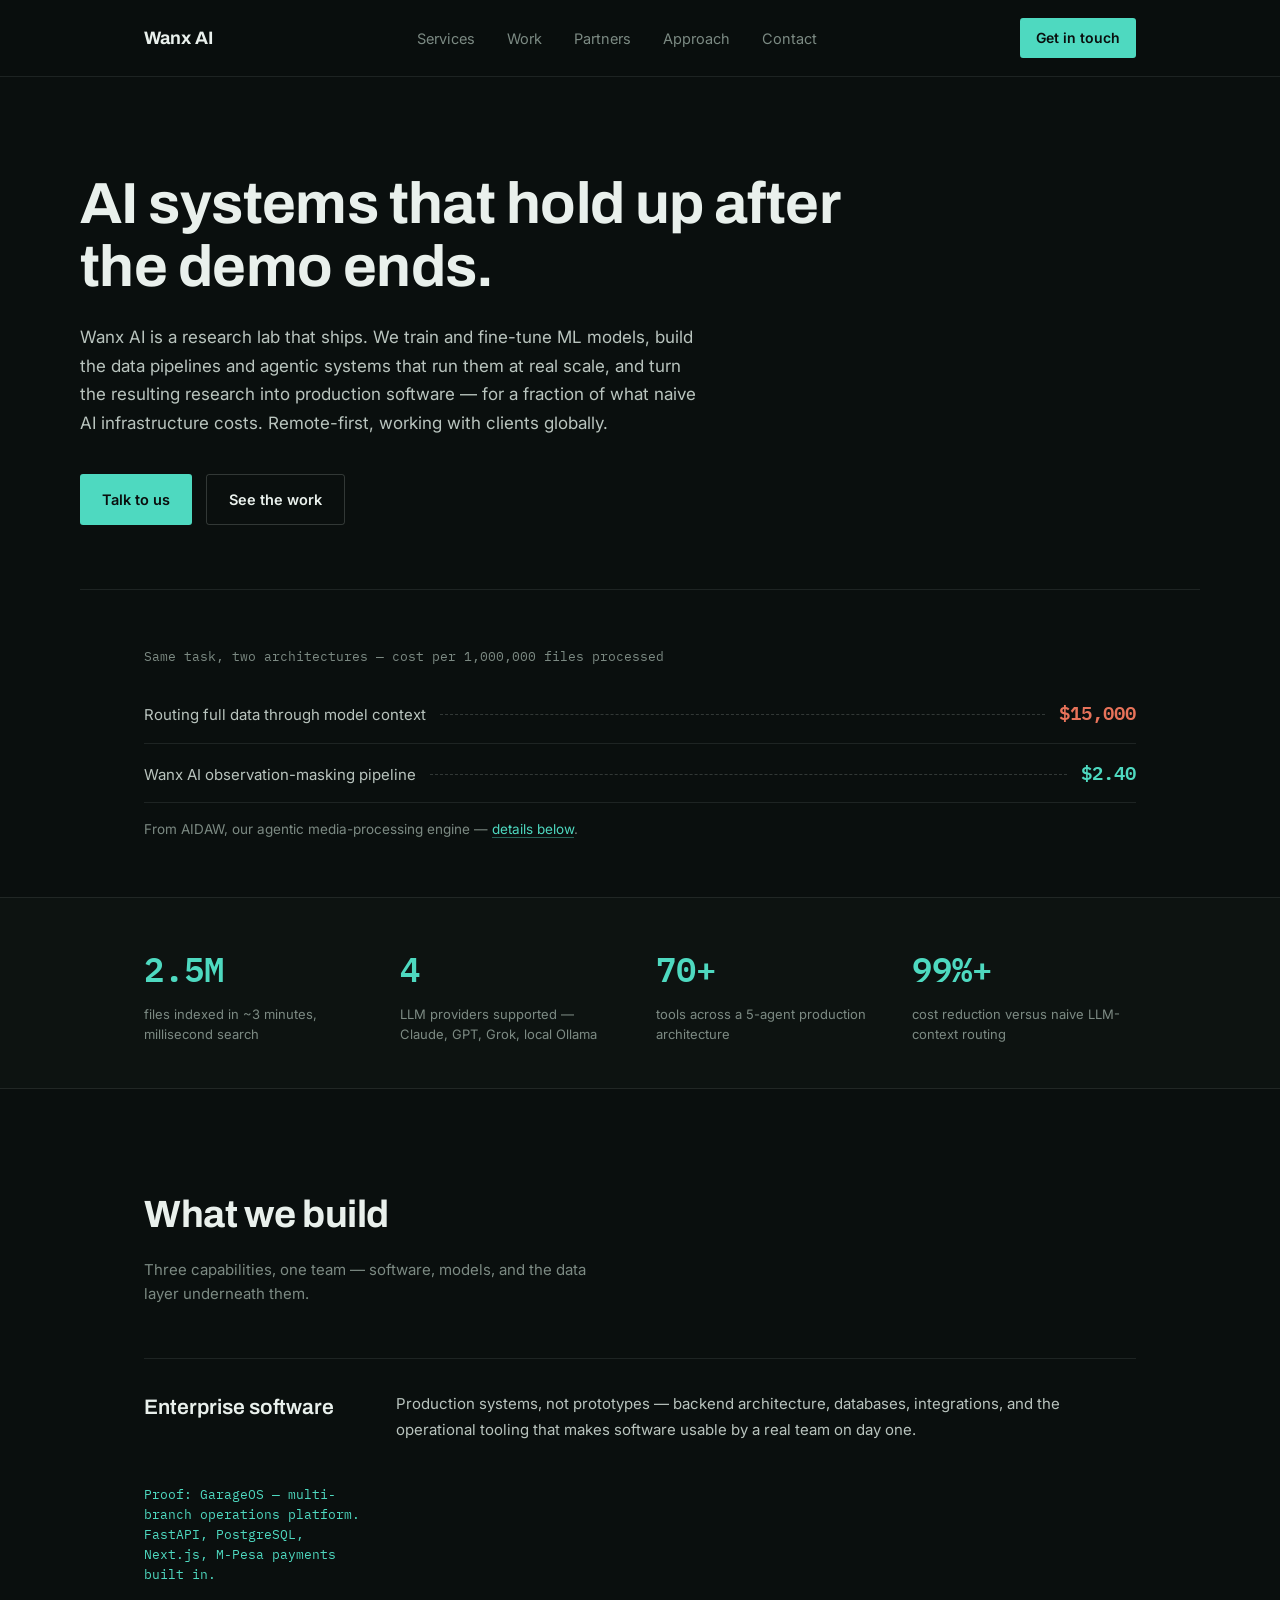
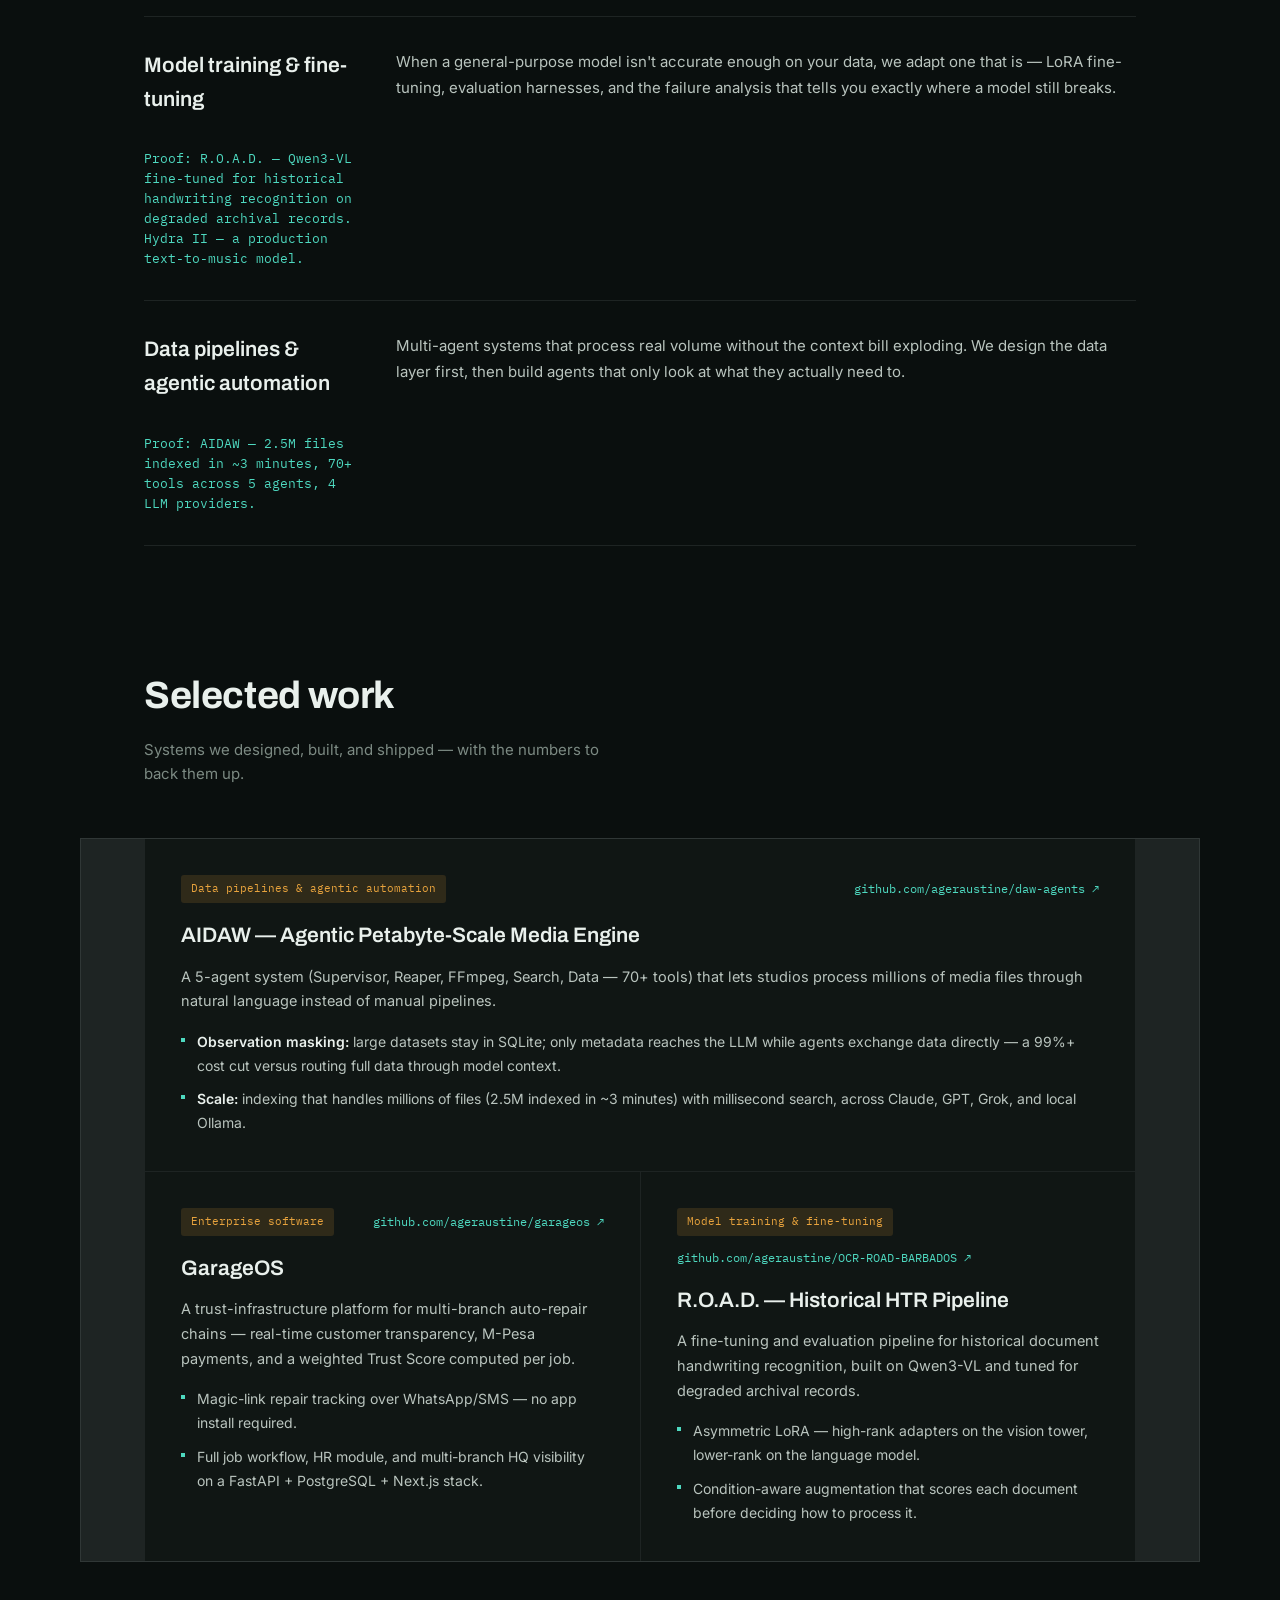
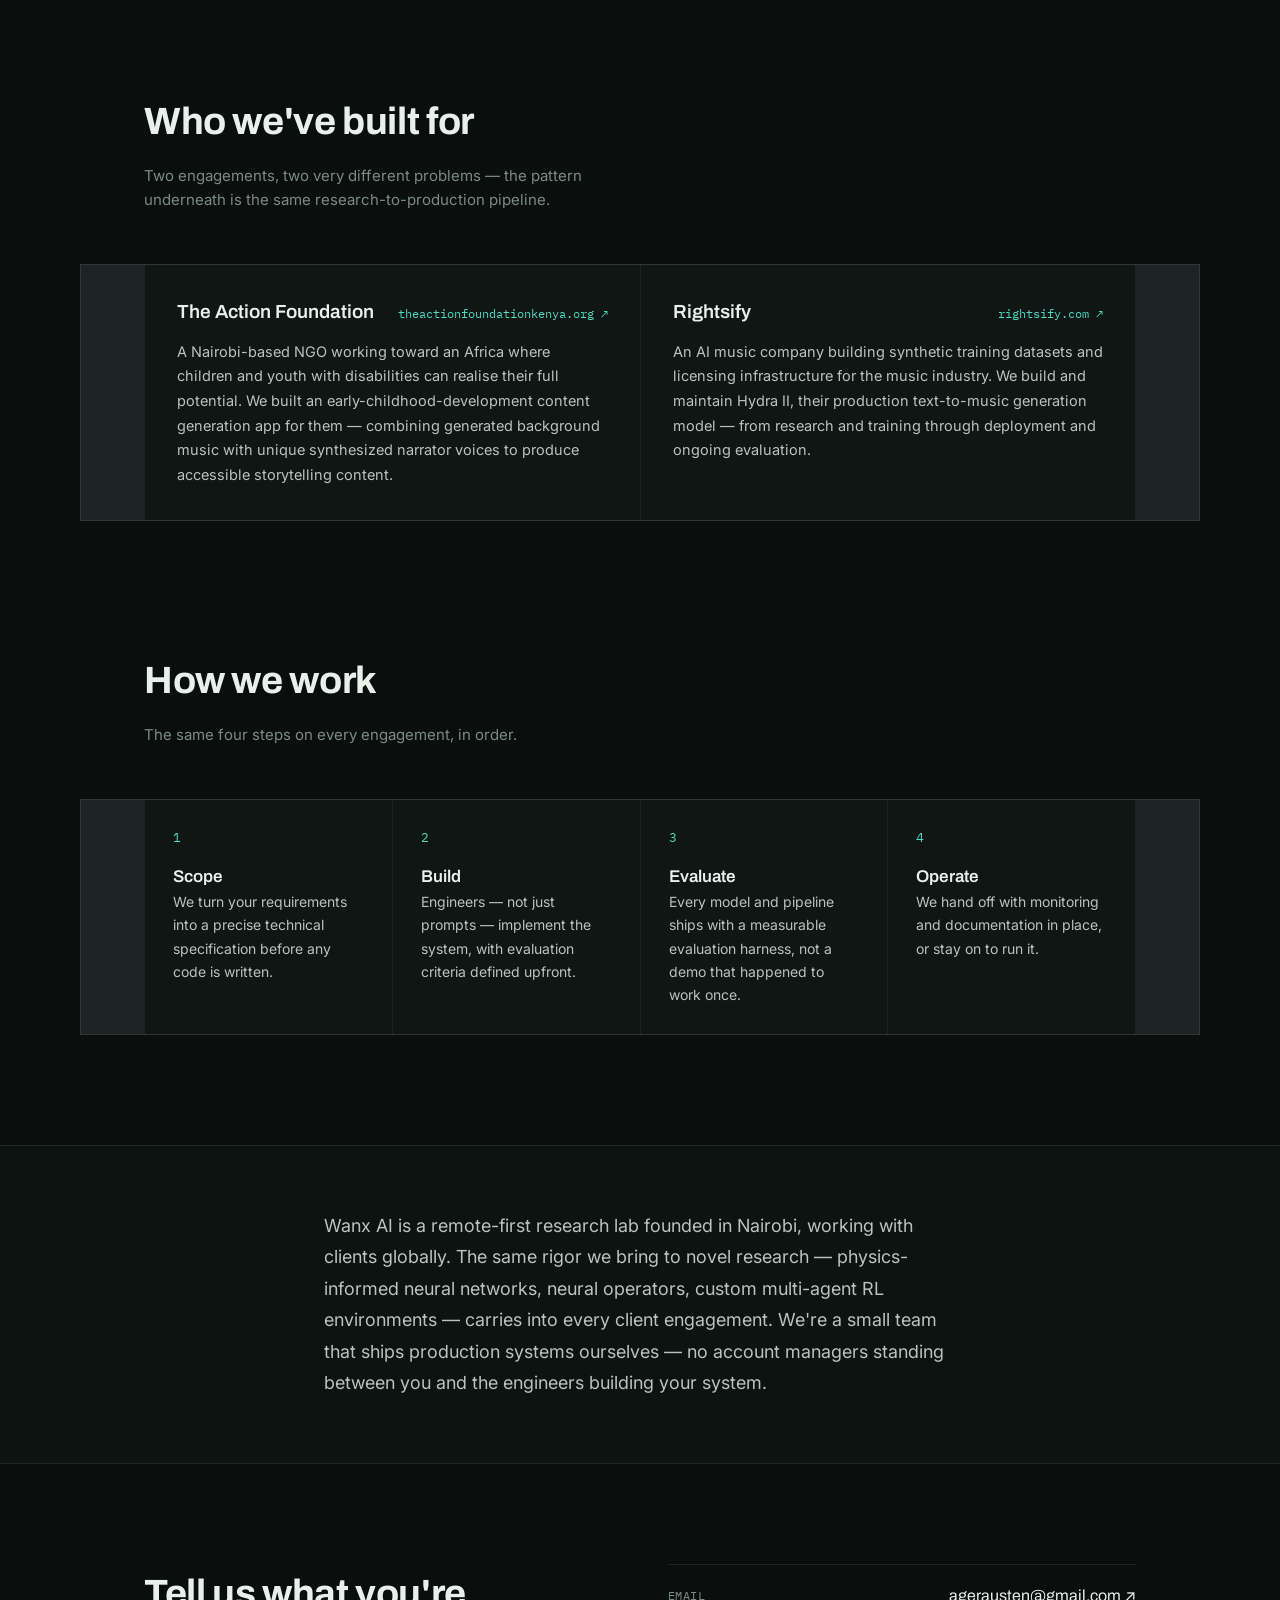
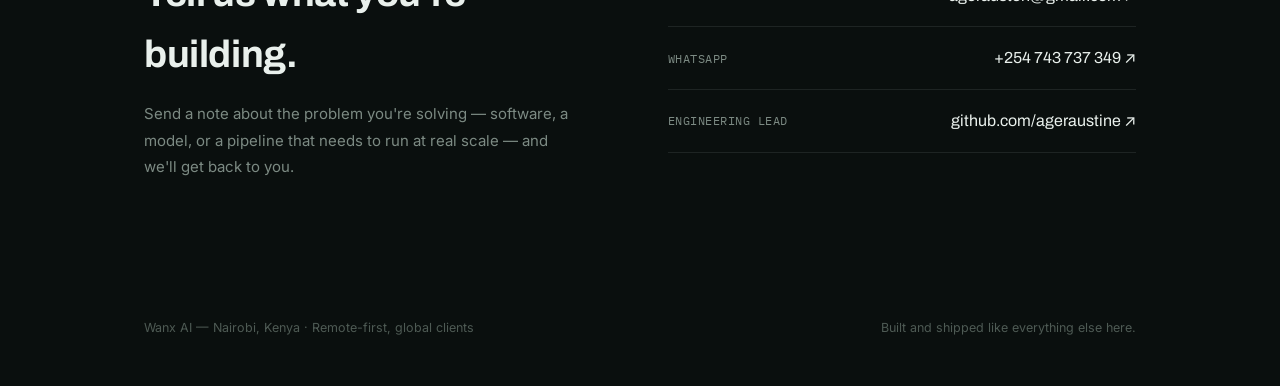
==== index.html @ 5f018644 "init" ====
<!DOCTYPE html>
<html lang="en">
<head>
<meta charset="UTF-8">
<meta name="viewport" content="width=device-width, initial-scale=1.0">
<title>Wanx AI — Research lab: enterprise software, model fine-tuning, and data pipelines</title>
<meta name="description" content="Wanx AI is a research lab that ships — production software, model training/fine-tuning, and the data pipelines and agentic systems that run them at real scale, for a fraction of naive AI infrastructure cost.">

<link rel="preconnect" href="https://fonts.googleapis.com">
<link rel="preconnect" href="https://fonts.gstatic.com" crossorigin>
<link href="https://fonts.googleapis.com/css2?family=Archivo:wght@500;600;700;800&family=Inter:wght@400;500;600&family=IBM+Plex+Mono:wght@400;500;600&display=swap" rel="stylesheet">
<link rel="stylesheet" href="styles.css">
</head>
<body>

<header class="nav" id="top">
  <div class="nav-inner">
    <a class="nav-mark" href="#top">Wanx AI</a>
    <nav class="nav-links">
      <a href="#services">Services</a>
      <a href="#work">Work</a>
      <a href="#partners">Partners</a>
      <a href="#approach">Approach</a>
      <a href="#contact">Contact</a>
    </nav>
    <a class="nav-cta" href="#contact">Get in touch</a>
    <button class="nav-toggle" id="navToggle" aria-label="Toggle menu" aria-expanded="false">
      <span></span><span></span><span></span>
    </button>
  </div>
  <nav class="nav-mobile" id="navMobile">
    <a href="#services">Services</a>
    <a href="#work">Work</a>
    <a href="#partners">Partners</a>
    <a href="#approach">Approach</a>
    <a href="#contact">Contact</a>
  </nav>
</header>

<main>

  <!-- HERO -->
  <section class="hero">
    <div class="hero-inner">
      <h1 class="hero-title">AI systems that hold up after the demo ends.</h1>
      <p class="hero-desc">
        Wanx AI is a research lab that ships. We train and fine-tune ML models, build the data
        pipelines and agentic systems that run them at real scale, and turn the resulting research
        into production software — for a fraction of what naive AI infrastructure costs. Remote-first,
        working with clients globally.
      </p>
      <div class="hero-actions">
        <a href="#contact" class="btn btn-primary">Talk to us</a>
        <a href="#work" class="btn btn-ghost">See the work</a>
      </div>
    </div>

    <div class="ledger" role="img" aria-label="Cost comparison: routing full data through model context costs $15,000 per million files; Wanx AI's observation-masking pipeline costs $2.40 per million files.">
      <p class="ledger-caption">Same task, two architectures — cost per 1,000,000 files processed</p>
      <div class="ledger-row">
        <span class="ledger-label">Routing full data through model context</span>
        <span class="ledger-fill"></span>
        <span class="ledger-value ledger-value--bad">$15,000</span>
      </div>
      <div class="ledger-row">
        <span class="ledger-label">Wanx AI observation-masking pipeline</span>
        <span class="ledger-fill"></span>
        <span class="ledger-value ledger-value--good">$2.40</span>
      </div>
      <p class="ledger-note">From AIDAW, our agentic media-processing engine — <a href="#work">details below</a>.</p>
    </div>
  </section>

  <!-- PROOF STRIP -->
  <section class="proof">
    <div class="proof-inner">
      <div class="proof-item">
        <span class="proof-num">2.5M</span>
        <span class="proof-label">files indexed in ~3 minutes, millisecond search</span>
      </div>
      <div class="proof-item">
        <span class="proof-num">4</span>
        <span class="proof-label">LLM providers supported — Claude, GPT, Grok, local Ollama</span>
      </div>
      <div class="proof-item">
        <span class="proof-num">70+</span>
        <span class="proof-label">tools across a 5-agent production architecture</span>
      </div>
      <div class="proof-item">
        <span class="proof-num">99%+</span>
        <span class="proof-label">cost reduction versus naive LLM-context routing</span>
      </div>
    </div>
  </section>

  <!-- SERVICES -->
  <section class="services" id="services">
    <div class="section-head">
      <h2 class="section-title">What we build</h2>
      <p class="section-sub">Three capabilities, one team — software, models, and the data layer underneath them.</p>
    </div>

    <div class="service-list">
      <article class="service">
        <h3 class="service-title">Enterprise software</h3>
        <p class="service-desc">
          Production systems, not prototypes — backend architecture, databases, integrations, and the
          operational tooling that makes software usable by a real team on day one.
        </p>
        <p class="service-proof">Proof: GarageOS — multi-branch operations platform. FastAPI, PostgreSQL, Next.js, M-Pesa payments built in.</p>
      </article>

      <article class="service">
        <h3 class="service-title">Model training &amp; fine-tuning</h3>
        <p class="service-desc">
          When a general-purpose model isn't accurate enough on your data, we adapt one that is —
          LoRA fine-tuning, evaluation harnesses, and the failure analysis that tells you exactly
          where a model still breaks.
        </p>
        <p class="service-proof">Proof: R.O.A.D. — Qwen3-VL fine-tuned for historical handwriting recognition on degraded archival records. Hydra II — a production text-to-music model.</p>
      </article>

      <article class="service">
        <h3 class="service-title">Data pipelines &amp; agentic automation</h3>
        <p class="service-desc">
          Multi-agent systems that process real volume without the context bill exploding. We design
          the data layer first, then build agents that only look at what they actually need to.
        </p>
        <p class="service-proof">Proof: AIDAW — 2.5M files indexed in ~3 minutes, 70+ tools across 5 agents, 4 LLM providers.</p>
      </article>
    </div>
  </section>

  <!-- WORK / CASE STUDIES -->
  <section class="work" id="work">
    <div class="section-head">
      <h2 class="section-title">Selected work</h2>
      <p class="section-sub">Systems we designed, built, and shipped — with the numbers to back them up.</p>
    </div>

    <div class="case-grid">
      <article class="case case--feature">
        <div class="case-top">
          <span class="case-tag">Data pipelines &amp; agentic automation</span>
          <a href="https://github.com/ageraustine/daw-agents" target="_blank" rel="noopener" class="case-link">github.com/ageraustine/daw-agents ↗</a>
        </div>
        <h3 class="case-title">AIDAW — Agentic Petabyte-Scale Media Engine</h3>
        <p class="case-desc">
          A 5-agent system (Supervisor, Reaper, FFmpeg, Search, Data — 70+ tools) that lets studios process
          millions of media files through natural language instead of manual pipelines.
        </p>
        <ul class="case-points">
          <li><strong>Observation masking:</strong> large datasets stay in SQLite; only metadata reaches the LLM while agents exchange data directly — a 99%+ cost cut versus routing full data through model context.</li>
          <li><strong>Scale:</strong> indexing that handles millions of files (2.5M indexed in ~3 minutes) with millisecond search, across Claude, GPT, Grok, and local Ollama.</li>
        </ul>
      </article>

      <article class="case">
        <div class="case-top">
          <span class="case-tag">Enterprise software</span>
          <a href="https://github.com/ageraustine/garageos" target="_blank" rel="noopener" class="case-link">github.com/ageraustine/garageos ↗</a>
        </div>
        <h3 class="case-title">GarageOS</h3>
        <p class="case-desc">
          A trust-infrastructure platform for multi-branch auto-repair chains — real-time customer
          transparency, M-Pesa payments, and a weighted Trust Score computed per job.
        </p>
        <ul class="case-points">
          <li>Magic-link repair tracking over WhatsApp/SMS — no app install required.</li>
          <li>Full job workflow, HR module, and multi-branch HQ visibility on a FastAPI + PostgreSQL + Next.js stack.</li>
        </ul>
      </article>

      <article class="case">
        <div class="case-top">
          <span class="case-tag">Model training &amp; fine-tuning</span>
          <a href="https://github.com/ageraustine/OCR-ROAD-BARBADOS" target="_blank" rel="noopener" class="case-link">github.com/ageraustine/OCR-ROAD-BARBADOS ↗</a>
        </div>
        <h3 class="case-title">R.O.A.D. — Historical HTR Pipeline</h3>
        <p class="case-desc">
          A fine-tuning and evaluation pipeline for historical document handwriting recognition, built
          on Qwen3-VL and tuned for degraded archival records.
        </p>
        <ul class="case-points">
          <li>Asymmetric LoRA — high-rank adapters on the vision tower, lower-rank on the language model.</li>
          <li>Condition-aware augmentation that scores each document before deciding how to process it.</li>
        </ul>
      </article>
    </div>
  </section>

  <!-- PARTNERS -->
  <section class="partners" id="partners">
    <div class="section-head">
      <h2 class="section-title">Who we've built for</h2>
      <p class="section-sub">Two engagements, two very different problems — the pattern underneath is the same research-to-production pipeline.</p>
    </div>

    <div class="partner-list">
      <article class="partner">
        <div class="partner-top">
          <h3 class="partner-name">The Action Foundation</h3>
          <a href="https://theactionfoundationkenya.org/" target="_blank" rel="noopener" class="partner-link">theactionfoundationkenya.org ↗</a>
        </div>
        <p class="partner-desc">
          A Nairobi-based NGO working toward an Africa where children and youth with disabilities can
          realise their full potential. We built an early-childhood-development content generation app
          for them — combining generated background music with unique synthesized narrator voices to
          produce accessible storytelling content.
        </p>
      </article>

      <article class="partner">
        <div class="partner-top">
          <h3 class="partner-name">Rightsify</h3>
          <a href="https://www.rightsify.com/" target="_blank" rel="noopener" class="partner-link">rightsify.com ↗</a>
        </div>
        <p class="partner-desc">
          An AI music company building synthetic training datasets and licensing infrastructure for the
          music industry. We build and maintain Hydra II, their production text-to-music generation model —
          from research and training through deployment and ongoing evaluation.
        </p>
      </article>
    </div>
  </section>

  <!-- APPROACH -->
  <section class="approach" id="approach">
    <div class="section-head">
      <h2 class="section-title">How we work</h2>
      <p class="section-sub">The same four steps on every engagement, in order.</p>
    </div>

    <ol class="approach-list">
      <li class="approach-step">
        <span class="approach-index">1</span>
        <div>
          <h3>Scope</h3>
          <p>We turn your requirements into a precise technical specification before any code is written.</p>
        </div>
      </li>
      <li class="approach-step">
        <span class="approach-index">2</span>
        <div>
          <h3>Build</h3>
          <p>Engineers — not just prompts — implement the system, with evaluation criteria defined upfront.</p>
        </div>
      </li>
      <li class="approach-step">
        <span class="approach-index">3</span>
        <div>
          <h3>Evaluate</h3>
          <p>Every model and pipeline ships with a measurable evaluation harness, not a demo that happened to work once.</p>
        </div>
      </li>
      <li class="approach-step">
        <span class="approach-index">4</span>
        <div>
          <h3>Operate</h3>
          <p>We hand off with monitoring and documentation in place, or stay on to run it.</p>
        </div>
      </li>
    </ol>
  </section>

  <!-- ABOUT -->
  <section class="about">
    <div class="about-inner">
      <p class="about-text">
        Wanx AI is a remote-first research lab founded in Nairobi, working with clients globally.
        The same rigor we bring to novel research — physics-informed neural networks, neural operators,
        custom multi-agent RL environments — carries into every client engagement. We're a small team
        that ships production systems ourselves — no account managers standing between you and the
        engineers building your system.
      </p>
    </div>
  </section>

  <!-- CONTACT -->
  <section class="contact" id="contact">
    <div class="contact-inner">
      <div class="contact-copy">
        <h2 class="section-title">Tell us what you're building.</h2>
        <p class="contact-desc">
          Send a note about the problem you're solving — software, a model, or a pipeline that needs
          to run at real scale — and we'll get back to you.
        </p>
      </div>
      <div class="contact-links">
        <a href="mailto:agerausten@gmail.com" class="contact-link">
          <span class="contact-link-label">Email</span>
          <span class="contact-link-value">agerausten@gmail.com ↗</span>
        </a>
        <a href="https://wa.me/254743737349" target="_blank" rel="noopener" class="contact-link">
          <span class="contact-link-label">WhatsApp</span>
          <span class="contact-link-value">+254 743 737 349 ↗</span>
        </a>
        <a href="https://github.com/ageraustine" target="_blank" rel="noopener" class="contact-link">
          <span class="contact-link-label">Engineering lead</span>
          <span class="contact-link-value">github.com/ageraustine ↗</span>
        </a>
      </div>
    </div>
  </section>

</main>

<footer class="footer">
  <span>Wanx AI — Nairobi, Kenya · Remote-first, global clients</span>
  <span>Built and shipped like everything else here.</span>
</footer>

<script src="script.js"></script>
</body>
</html>
---- styles.css ----
/* ============================================================
   WANX AI
   Palette: ink #0A0F0E · panel #101614 · line rgba(233,240,236,.09)
            paper #E9F0EC · muted #7C8A83 · signal #4ED9C0 · amber #E8A33D
   Type: Archivo (display) · Inter (body) · IBM Plex Mono (data)
   ============================================================ */

:root{
  --ink: #0A0F0E;
  --ink-2: #0D1311;
  --panel: #101614;
  --panel-2: #151C19;
  --line: rgba(233,240,236,0.09);
  --line-strong: rgba(233,240,236,0.18);

  --paper: #E9F0EC;
  --paper-dim: #B9C4BE;
  --muted: #7C8A83;
  --muted-dim: #4E5A54;

  --signal: #4ED9C0;
  --signal-dim: rgba(78,217,192,0.14);
  --amber: #E8A33D;
  --amber-dim: rgba(232,163,61,0.14);
  --bad: #E8735A;

  --display: 'Archivo', 'Inter', sans-serif;
  --body: 'Inter', sans-serif;
  --mono: 'IBM Plex Mono', monospace;

  --container: 1120px;
  --edge: clamp(20px, 5vw, 64px);
  --ease: cubic-bezier(.16,.8,.24,1);
}

*{ box-sizing:border-box; margin:0; padding:0; }
html{ scroll-behavior:smooth; background:var(--ink); }
@media (prefers-reduced-motion: reduce){
  html{ scroll-behavior:auto; }
  *{ animation-duration:0.01ms !important; animation-iteration-count:1 !important; transition-duration:0.01ms !important; }
}

body{
  background:var(--ink);
  color:var(--paper);
  font-family:var(--body);
  font-size:16px;
  line-height:1.6;
  -webkit-font-smoothing:antialiased;
}

::selection{ background:var(--signal); color:var(--ink); }
a{ color:inherit; text-decoration:none; }
ul, ol{ list-style:none; }
img{ max-width:100%; display:block; }
:focus-visible{ outline:2px solid var(--signal); outline-offset:3px; }

/* ============================= NAV ============================= */
.nav{
  position:sticky; top:0; z-index:100;
  background:rgba(10,15,14,0.88);
  backdrop-filter:blur(10px);
  border-bottom:1px solid var(--line);
}
.nav-inner{
  max-width:var(--container); margin:0 auto; padding:18px var(--edge);
  display:flex; align-items:center; justify-content:space-between; gap:24px;
}
.nav-mark{ font-family:var(--display); font-weight:700; font-size:18px; color:var(--paper); }
.nav-links{ display:flex; gap:32px; }
.nav-links a{ font-size:14.5px; color:var(--muted); transition:color .2s ease; }
.nav-links a:hover{ color:var(--paper); }
.nav-cta{
  font-size:14px; font-weight:600; color:var(--ink);
  background:var(--signal); padding:9px 16px; border-radius:3px;
  transition: background .2s ease, transform .2s ease;
}
.nav-cta:hover{ background:#6EE6D1; transform:translateY(-1px); }

.nav-toggle{ display:none; flex-direction:column; justify-content:center; gap:5px; width:34px; height:34px; background:none; border:none; cursor:pointer; }
.nav-toggle span{ display:block; width:20px; height:1.5px; background:var(--paper); }
.nav-mobile{ display:none; flex-direction:column; gap:2px; background:var(--panel); border-top:1px solid var(--line); padding:8px var(--edge) 18px; }
.nav-mobile a{ font-size:15px; color:var(--paper-dim); padding:12px 0; border-bottom:1px solid var(--line); }
.nav.is-open .nav-mobile{ display:flex; }
@media (max-width:760px){
  .nav-links, .nav-cta{ display:none; }
  .nav-toggle{ display:flex; }
}

/* ============================= HERO ============================= */
.hero{ padding:96px var(--edge) 0; }
.hero-inner{ max-width:var(--container); margin:0 auto; }
.hero-title{
  font-family:var(--display); font-weight:700;
  font-size:clamp(34px, 5.2vw, 58px);
  line-height:1.08; letter-spacing:-0.01em;
  max-width:820px; margin-bottom:24px;
}
.hero-desc{
  max-width:620px; color:var(--paper-dim); font-size:17px; line-height:1.7;
  margin-bottom:36px;
}
.hero-actions{ display:flex; gap:14px; flex-wrap:wrap; margin-bottom:64px; }

.btn{
  font-size:14.5px; font-weight:600; padding:13px 22px; border-radius:3px;
  display:inline-flex; align-items:center; transition: transform .18s ease, background .18s ease, border-color .18s ease, color .18s ease;
}
.btn-primary{ background:var(--signal); color:var(--ink); }
.btn-primary:hover{ background:#6EE6D1; transform:translateY(-2px); }
.btn-ghost{ border:1px solid var(--line-strong); color:var(--paper); }
.btn-ghost:hover{ border-color:var(--signal); color:var(--signal); transform:translateY(-2px); }

/* ledger */
.ledger{
  max-width:var(--container); margin:0 auto; padding:32px var(--edge) 56px;
  border-top:1px solid var(--line);
}
.ledger-caption{ font-family:var(--mono); font-size:12.5px; color:var(--muted); margin:24px 0 18px; }
.ledger-row{
  display:flex; align-items:baseline; gap:14px;
  padding:14px 0; border-bottom:1px solid var(--line);
}
.ledger-label{ font-size:15px; color:var(--paper-dim); flex-shrink:0; max-width:56%; }
.ledger-fill{ flex:1; border-bottom:1px dashed var(--line-strong); transform:translateY(-5px); }
.ledger-value{ font-family:var(--mono); font-size:19px; font-weight:600; flex-shrink:0; }
.ledger-value--bad{ color:var(--bad); }
.ledger-value--good{ color:var(--signal); }
.ledger-note{ font-size:13.5px; color:var(--muted); margin-top:16px; }
.ledger-note a{ color:var(--signal); border-bottom:1px solid rgba(78,217,192,0.4); }
@media (max-width:640px){
  .ledger-label{ max-width:100%; }
  .ledger-row{ flex-wrap:wrap; }
  .ledger-fill{ display:none; }
}

/* ============================= PROOF STRIP ============================= */
.proof{ border-top:1px solid var(--line); border-bottom:1px solid var(--line); background:var(--ink-2); }
.proof-inner{
  max-width:var(--container); margin:0 auto; padding:44px var(--edge);
  display:grid; grid-template-columns:repeat(4,1fr); gap:32px;
}
.proof-item{ display:flex; flex-direction:column; }
.proof-num{ font-family:var(--mono); font-weight:600; font-size:clamp(26px,3.4vw,34px); color:var(--signal); }
.proof-label{ margin-top:8px; font-size:13px; color:var(--muted); line-height:1.55; }
@media (max-width:900px){ .proof-inner{ grid-template-columns:repeat(2,1fr); } }
@media (max-width:480px){ .proof-inner{ grid-template-columns:1fr; gap:24px; } }

/* ============================= SECTION HEAD ============================= */
.section-head{ max-width:var(--container); margin:0 auto; padding:0 var(--edge); }
.section-title{
  font-family:var(--display); font-weight:700;
  font-size:clamp(26px,3.6vw,38px); letter-spacing:-0.01em; max-width:600px;
}
.section-sub{ color:var(--muted); max-width:460px; margin-top:12px; font-size:15px; }

/* ============================= SERVICES ============================= */
.services{ padding:96px 0 100px; }
.service-list{
  max-width:var(--container); margin:52px auto 0; padding:0 var(--edge);
  display:flex; flex-direction:column;
}
.service{ padding:32px 0; border-top:1px solid var(--line); display:grid; grid-template-columns:220px 1fr; gap:32px; }
.service:last-child{ border-bottom:1px solid var(--line); }
.service-title{ font-family:var(--display); font-weight:600; font-size:21px; }
.service-desc{ color:var(--paper-dim); font-size:15px; line-height:1.7; margin-bottom:10px; }
.service-proof{ font-family:var(--mono); font-size:12.5px; color:var(--signal); line-height:1.6; }
@media (max-width:760px){ .service{ grid-template-columns:1fr; gap:12px; } }

/* ============================= WORK ============================= */
.work{ padding:20px 0 110px; }
.case-grid{
  max-width:var(--container); margin:52px auto 0; padding:0 var(--edge);
  display:grid; grid-template-columns:repeat(2,1fr); gap:1px; background:var(--line); border:1px solid var(--line);
}
.case{ background:var(--panel); padding:36px; display:flex; flex-direction:column; }
.case--feature{ grid-column:1/-1; }
.case-top{ display:flex; justify-content:space-between; align-items:center; gap:12px; margin-bottom:16px; flex-wrap:wrap; }
.case-tag{ font-family:var(--mono); font-size:11px; color:var(--amber); background:var(--amber-dim); padding:5px 10px; border-radius:3px; }
.case-link{ font-family:var(--mono); font-size:12px; color:var(--signal); border-bottom:1px solid transparent; }
.case-link:hover{ border-bottom-color:var(--signal); }
.case-title{ font-family:var(--display); font-weight:600; font-size:21px; margin-bottom:12px; }
.case-desc{ color:var(--paper-dim); font-size:14.5px; line-height:1.7; margin-bottom:16px; }
.case-points{ display:flex; flex-direction:column; gap:10px; }
.case-points li{ font-size:14px; color:var(--paper-dim); line-height:1.7; padding-left:16px; position:relative; }
.case-points li::before{ content:''; position:absolute; left:0; top:8px; width:4px; height:4px; background:var(--signal); }
.case-points li strong{ color:var(--paper); font-weight:600; }
@media (max-width:800px){ .case-grid{ grid-template-columns:1fr; } }

/* ============================= PARTNERS ============================= */
.partners{ padding:20px 0 110px; }
.partner-list{
  max-width:var(--container); margin:52px auto 0; padding:0 var(--edge);
  display:grid; grid-template-columns:repeat(2,1fr); gap:1px; background:var(--line); border:1px solid var(--line);
}
.partner{ background:var(--panel); padding:32px; }
.partner-top{ display:flex; align-items:baseline; justify-content:space-between; gap:12px; flex-wrap:wrap; margin-bottom:12px; }
.partner-name{ font-family:var(--display); font-weight:600; font-size:19px; }
.partner-link{ font-family:var(--mono); font-size:12px; color:var(--signal); border-bottom:1px solid transparent; }
.partner-link:hover{ border-bottom-color:var(--signal); }
.partner-desc{ color:var(--paper-dim); font-size:14.5px; line-height:1.7; }
@media (max-width:760px){ .partner-list{ grid-template-columns:1fr; } }

/* ============================= APPROACH ============================= */
.approach{ padding:20px 0 110px; }
.approach-list{
  max-width:var(--container); margin:52px auto 0; padding:0 var(--edge);
  display:grid; grid-template-columns:repeat(4,1fr); gap:1px; background:var(--line); border:1px solid var(--line);
}
.approach-step{ background:var(--panel); padding:28px; display:flex; flex-direction:column; gap:14px; }
.approach-index{ font-family:var(--mono); font-size:13px; color:var(--signal); }
.approach-step h3{ font-family:var(--display); font-weight:600; font-size:17px; }
.approach-step p{ font-size:14px; color:var(--paper-dim); line-height:1.65; }
@media (max-width:900px){ .approach-list{ grid-template-columns:repeat(2,1fr); } }
@media (max-width:520px){ .approach-list{ grid-template-columns:1fr; } }

/* ============================= ABOUT ============================= */
.about{ border-top:1px solid var(--line); border-bottom:1px solid var(--line); background:var(--ink-2); }
.about-inner{ max-width:760px; margin:0 auto; padding:64px var(--edge); }
.about-text{ font-size:18px; line-height:1.75; color:var(--paper-dim); }

/* ============================= CONTACT ============================= */
.contact{ padding:100px 0 110px; }
.contact-inner{
  max-width:var(--container); margin:0 auto; padding:0 var(--edge);
  display:grid; grid-template-columns:1fr 1fr; gap:56px; align-items:start;
}
.contact-desc{ color:var(--muted); font-size:15px; line-height:1.75; margin-top:16px; max-width:440px; }
.contact-links{ display:flex; flex-direction:column; border-top:1px solid var(--line); }
.contact-link{ display:flex; align-items:center; justify-content:space-between; padding:18px 0; border-bottom:1px solid var(--line); transition:padding-left .2s ease; }
.contact-link:hover{ padding-left:8px; }
.contact-link:hover .contact-link-value{ color:var(--signal); }
.contact-link-label{ font-family:var(--mono); font-size:12px; color:var(--muted); text-transform:uppercase; letter-spacing:.04em; }
.contact-link-value{ font-family:var(--display); font-size:16px; color:var(--paper); transition:color .2s ease; }
@media (max-width:760px){ .contact-inner{ grid-template-columns:1fr; gap:32px; } }

/* ============================= FOOTER ============================= */
.footer{
  max-width:var(--container); margin:0 auto; padding:28px var(--edge) 48px;
  display:flex; justify-content:space-between; flex-wrap:wrap; gap:8px;
  font-size:12.5px; color:var(--muted-dim);
}
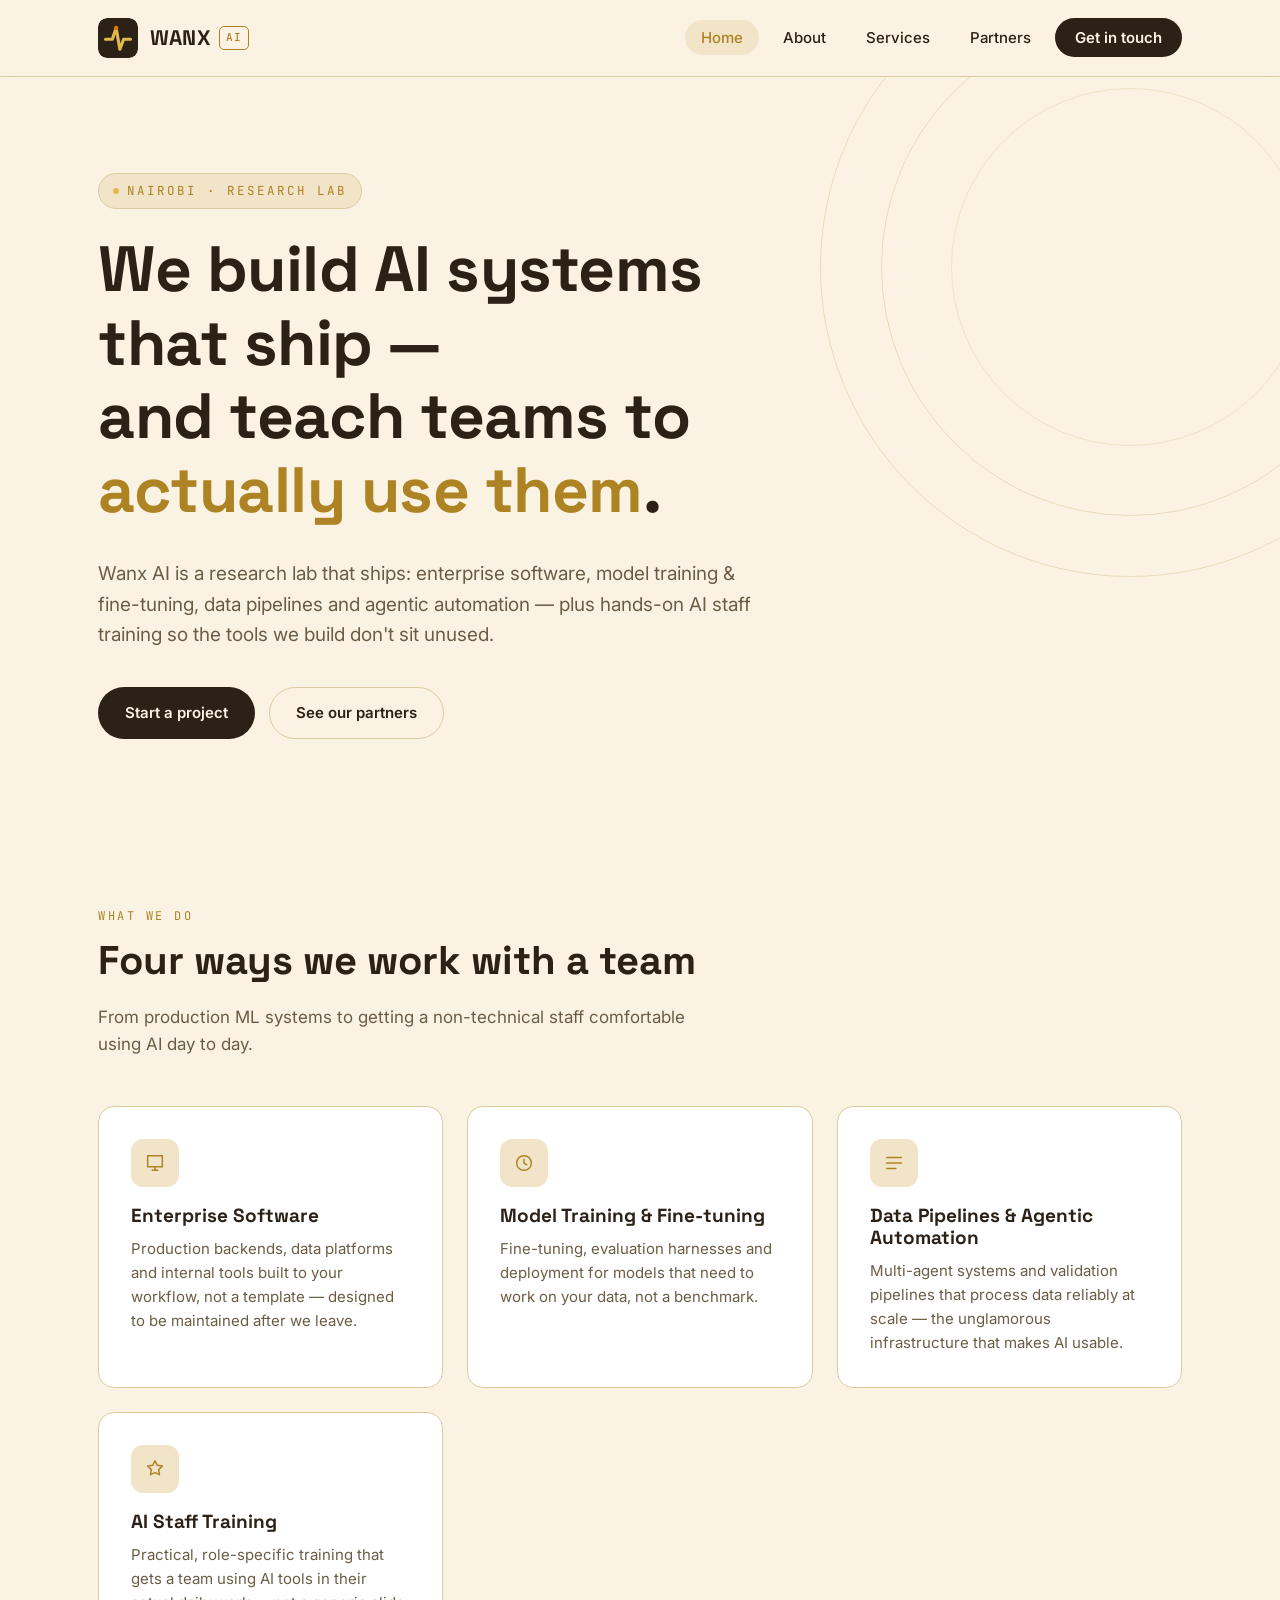
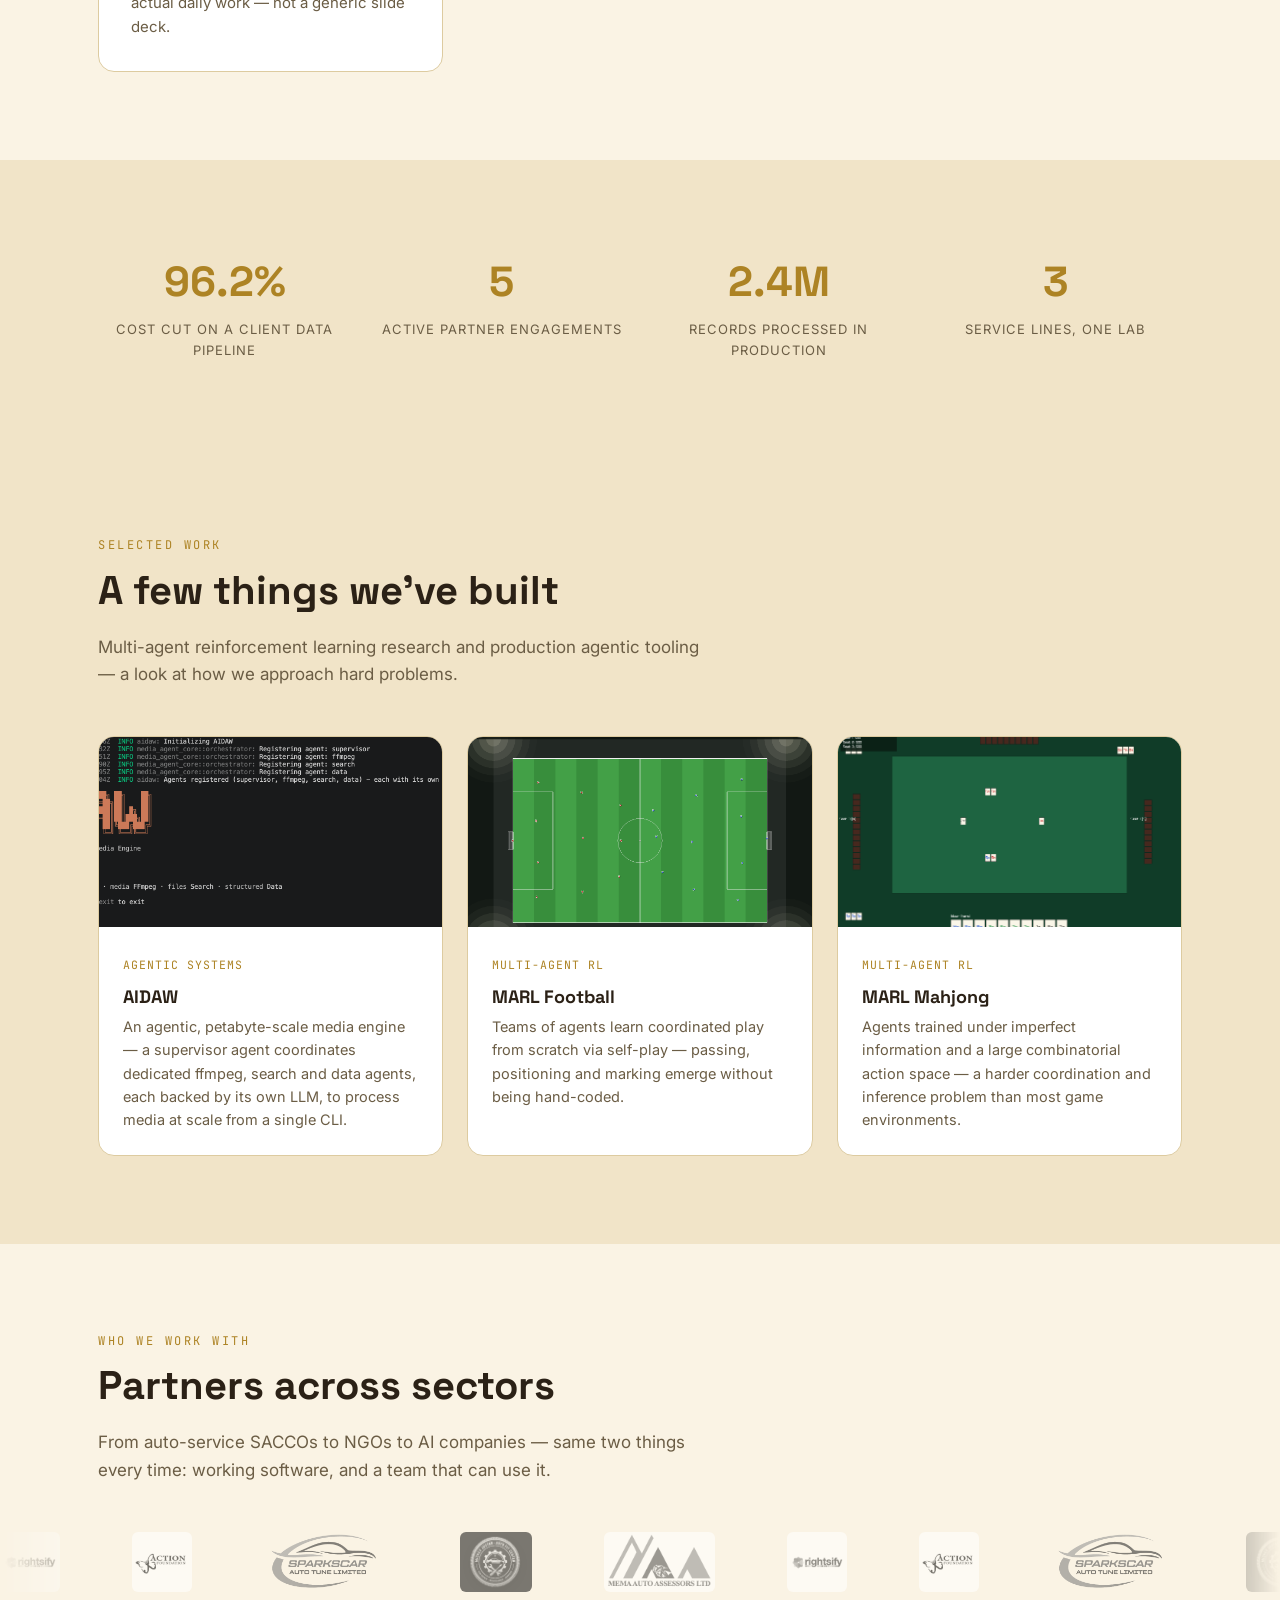
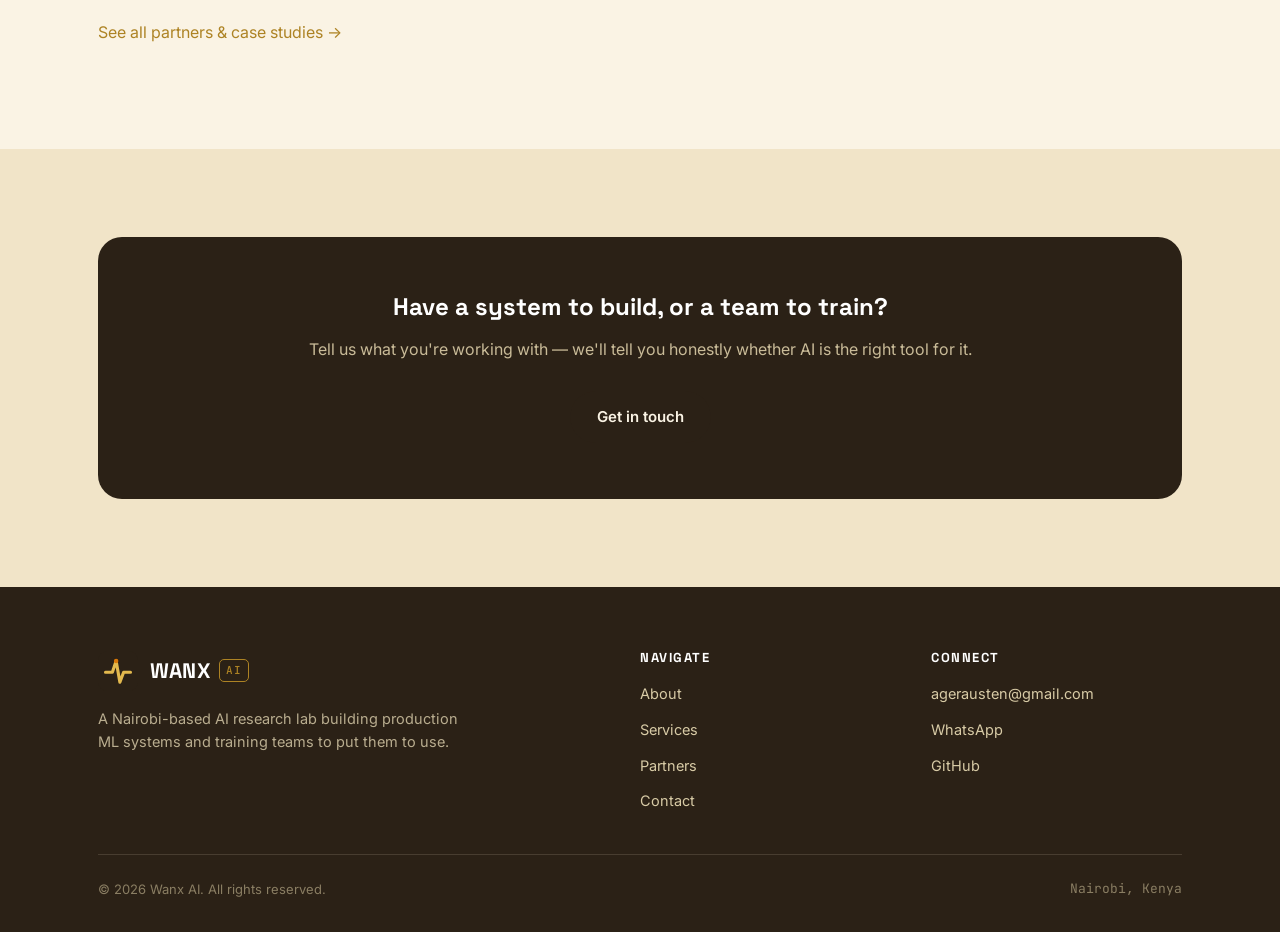
==== commit f15abc07: "refactor" ====
--- a/index.html
+++ b/index.html
@@ -1,315 +1,204 @@
-<!DOCTYPE html>
+<!doctype html>
 <html lang="en">
 <head>
 <meta charset="UTF-8">
 <meta name="viewport" content="width=device-width, initial-scale=1.0">
-<title>Wanx AI — Research lab: enterprise software, model fine-tuning, and data pipelines</title>
-<meta name="description" content="Wanx AI is a research lab that ships — production software, model training/fine-tuning, and the data pipelines and agentic systems that run them at real scale, for a fraction of naive AI infrastructure cost.">
-
-<link rel="preconnect" href="https://fonts.googleapis.com">
-<link rel="preconnect" href="https://fonts.gstatic.com" crossorigin>
-<link href="https://fonts.googleapis.com/css2?family=Archivo:wght@500;600;700;800&family=Inter:wght@400;500;600&family=IBM+Plex+Mono:wght@400;500;600&display=swap" rel="stylesheet">
+<title>Wanx AI — AI Research Lab, Nairobi</title>
+<meta name="description" content="Wanx AI is a Nairobi-based AI research lab: enterprise software, model training &amp; fine-tuning, data pipelines &amp; agentic automation, and AI staff training.">
+<link rel="icon" type="image/svg+xml" href="assets/mark.svg">
 <link rel="stylesheet" href="styles.css">
 </head>
 <body>
 
-<header class="nav" id="top">
-  <div class="nav-inner">
-    <a class="nav-mark" href="#top">Wanx AI</a>
-    <nav class="nav-links">
-      <a href="#services">Services</a>
-      <a href="#work">Work</a>
-      <a href="#partners">Partners</a>
-      <a href="#approach">Approach</a>
-      <a href="#contact">Contact</a>
-    </nav>
-    <a class="nav-cta" href="#contact">Get in touch</a>
-    <button class="nav-toggle" id="navToggle" aria-label="Toggle menu" aria-expanded="false">
-      <span></span><span></span><span></span>
-    </button>
-  </div>
-  <nav class="nav-mobile" id="navMobile">
-    <a href="#services">Services</a>
-    <a href="#work">Work</a>
-    <a href="#partners">Partners</a>
-    <a href="#approach">Approach</a>
-    <a href="#contact">Contact</a>
-  </nav>
+<nav class="site-nav">
+  <div class="wrap">
+    <a href="index.html" class="brand">
+      <img src="assets/mark.svg" alt="">
+      <span class="brand-text">WANX<span class="brand-ai">AI</span></span>
+    </a>
+    <button class="nav-toggle" aria-label="Toggle menu"><span></span><span></span><span></span></button>
+    <ul class="nav-links">
+      <li><a href="index.html">Home</a></li>
+      <li><a href="about.html">About</a></li>
+      <li><a href="services.html">Services</a></li>
+      <li><a href="partners.html">Partners</a></li>
+      <li><a href="contact.html" class="nav-cta">Get in touch</a></li>
+    </ul>
+  </div>
+</nav>
+
+<header class="hero">
+  <div class="hero-orbit" aria-hidden="true"></div>
+  <div class="wrap">
+    <span class="hero-eyebrow"><span class="dot"></span> Nairobi &middot; Research Lab</span>
+    <h1 class="reveal">We build AI systems that ship —<br> and teach teams to <span class="accent">actually use them</span>.</h1>
+    <p class="lede reveal">Wanx AI is a research lab that ships: enterprise software, model training &amp; fine-tuning, data pipelines and agentic automation — plus hands-on AI staff training so the tools we build don't sit unused.</p>
+    <div class="hero-actions reveal">
+      <a href="contact.html" class="btn btn-primary">Start a project</a>
+      <a href="partners.html" class="btn btn-ghost">See our partners</a>
+    </div>
+  </div>
 </header>
 
-<main>
-
-  <!-- HERO -->
-  <section class="hero">
-    <div class="hero-inner">
-      <h1 class="hero-title">AI systems that hold up after the demo ends.</h1>
-      <p class="hero-desc">
-        Wanx AI is a research lab that ships. We train and fine-tune ML models, build the data
-        pipelines and agentic systems that run them at real scale, and turn the resulting research
-        into production software — for a fraction of what naive AI infrastructure costs. Remote-first,
-        working with clients globally.
-      </p>
-      <div class="hero-actions">
-        <a href="#contact" class="btn btn-primary">Talk to us</a>
-        <a href="#work" class="btn btn-ghost">See the work</a>
-      </div>
-    </div>
-
-    <div class="ledger" role="img" aria-label="Cost comparison: routing full data through model context costs $15,000 per million files; Wanx AI's observation-masking pipeline costs $2.40 per million files.">
-      <p class="ledger-caption">Same task, two architectures — cost per 1,000,000 files processed</p>
-      <div class="ledger-row">
-        <span class="ledger-label">Routing full data through model context</span>
-        <span class="ledger-fill"></span>
-        <span class="ledger-value ledger-value--bad">$15,000</span>
-      </div>
-      <div class="ledger-row">
-        <span class="ledger-label">Wanx AI observation-masking pipeline</span>
-        <span class="ledger-fill"></span>
-        <span class="ledger-value ledger-value--good">$2.40</span>
-      </div>
-      <p class="ledger-note">From AIDAW, our agentic media-processing engine — <a href="#work">details below</a>.</p>
-    </div>
-  </section>
-
-  <!-- PROOF STRIP -->
-  <section class="proof">
-    <div class="proof-inner">
-      <div class="proof-item">
-        <span class="proof-num">2.5M</span>
-        <span class="proof-label">files indexed in ~3 minutes, millisecond search</span>
-      </div>
-      <div class="proof-item">
-        <span class="proof-num">4</span>
-        <span class="proof-label">LLM providers supported — Claude, GPT, Grok, local Ollama</span>
-      </div>
-      <div class="proof-item">
-        <span class="proof-num">70+</span>
-        <span class="proof-label">tools across a 5-agent production architecture</span>
-      </div>
-      <div class="proof-item">
-        <span class="proof-num">99%+</span>
-        <span class="proof-label">cost reduction versus naive LLM-context routing</span>
-      </div>
-    </div>
-  </section>
-
-  <!-- SERVICES -->
-  <section class="services" id="services">
-    <div class="section-head">
-      <h2 class="section-title">What we build</h2>
-      <p class="section-sub">Three capabilities, one team — software, models, and the data layer underneath them.</p>
-    </div>
-
-    <div class="service-list">
-      <article class="service">
-        <h3 class="service-title">Enterprise software</h3>
-        <p class="service-desc">
-          Production systems, not prototypes — backend architecture, databases, integrations, and the
-          operational tooling that makes software usable by a real team on day one.
-        </p>
-        <p class="service-proof">Proof: GarageOS — multi-branch operations platform. FastAPI, PostgreSQL, Next.js, M-Pesa payments built in.</p>
-      </article>
-
-      <article class="service">
-        <h3 class="service-title">Model training &amp; fine-tuning</h3>
-        <p class="service-desc">
-          When a general-purpose model isn't accurate enough on your data, we adapt one that is —
-          LoRA fine-tuning, evaluation harnesses, and the failure analysis that tells you exactly
-          where a model still breaks.
-        </p>
-        <p class="service-proof">Proof: R.O.A.D. — Qwen3-VL fine-tuned for historical handwriting recognition on degraded archival records. Hydra II — a production text-to-music model.</p>
-      </article>
-
-      <article class="service">
-        <h3 class="service-title">Data pipelines &amp; agentic automation</h3>
-        <p class="service-desc">
-          Multi-agent systems that process real volume without the context bill exploding. We design
-          the data layer first, then build agents that only look at what they actually need to.
-        </p>
-        <p class="service-proof">Proof: AIDAW — 2.5M files indexed in ~3 minutes, 70+ tools across 5 agents, 4 LLM providers.</p>
-      </article>
-    </div>
-  </section>
-
-  <!-- WORK / CASE STUDIES -->
-  <section class="work" id="work">
-    <div class="section-head">
-      <h2 class="section-title">Selected work</h2>
-      <p class="section-sub">Systems we designed, built, and shipped — with the numbers to back them up.</p>
-    </div>
-
-    <div class="case-grid">
-      <article class="case case--feature">
-        <div class="case-top">
-          <span class="case-tag">Data pipelines &amp; agentic automation</span>
-          <a href="https://github.com/ageraustine/daw-agents" target="_blank" rel="noopener" class="case-link">github.com/ageraustine/daw-agents ↗</a>
-        </div>
-        <h3 class="case-title">AIDAW — Agentic Petabyte-Scale Media Engine</h3>
-        <p class="case-desc">
-          A 5-agent system (Supervisor, Reaper, FFmpeg, Search, Data — 70+ tools) that lets studios process
-          millions of media files through natural language instead of manual pipelines.
-        </p>
-        <ul class="case-points">
-          <li><strong>Observation masking:</strong> large datasets stay in SQLite; only metadata reaches the LLM while agents exchange data directly — a 99%+ cost cut versus routing full data through model context.</li>
-          <li><strong>Scale:</strong> indexing that handles millions of files (2.5M indexed in ~3 minutes) with millisecond search, across Claude, GPT, Grok, and local Ollama.</li>
+<section>
+  <div class="wrap">
+    <div class="section-head reveal">
+      <span class="eyebrow">What we do</span>
+      <h2>Four ways we work with a team</h2>
+      <p>From production ML systems to getting a non-technical staff comfortable using AI day to day.</p>
+    </div>
+    <div class="grid grid-3">
+      <div class="card reveal">
+        <div class="icon">
+          <svg width="22" height="22" viewBox="0 0 24 24" fill="none"><path d="M4 4h16v12H4z" stroke="currentColor" stroke-width="1.6"/><path d="M9 20h6M12 16v4" stroke="currentColor" stroke-width="1.6" stroke-linecap="round"/></svg>
+        </div>
+        <h3>Enterprise Software</h3>
+        <p>Production backends, data platforms and internal tools built to your workflow, not a template — designed to be maintained after we leave.</p>
+      </div>
+      <div class="card reveal">
+        <div class="icon">
+          <svg width="22" height="22" viewBox="0 0 24 24" fill="none"><circle cx="12" cy="12" r="8" stroke="currentColor" stroke-width="1.6"/><path d="M12 8v4l3 2" stroke="currentColor" stroke-width="1.6" stroke-linecap="round"/></svg>
+        </div>
+        <h3>Model Training &amp; Fine-tuning</h3>
+        <p>Fine-tuning, evaluation harnesses and deployment for models that need to work on your data, not a benchmark.</p>
+      </div>
+      <div class="card reveal">
+        <div class="icon">
+          <svg width="22" height="22" viewBox="0 0 24 24" fill="none"><path d="M4 6h16M4 12h16M4 18h10" stroke="currentColor" stroke-width="1.6" stroke-linecap="round"/></svg>
+        </div>
+        <h3>Data Pipelines &amp; Agentic Automation</h3>
+        <p>Multi-agent systems and validation pipelines that process data reliably at scale — the unglamorous infrastructure that makes AI usable.</p>
+      </div>
+      <div class="card reveal">
+        <div class="icon">
+          <svg width="22" height="22" viewBox="0 0 24 24" fill="none"><path d="M12 3l2.5 5 5.5.8-4 3.9.9 5.5L12 15.9 7.1 18.2l.9-5.5-4-3.9 5.5-.8z" stroke="currentColor" stroke-width="1.6" stroke-linejoin="round"/></svg>
+        </div>
+        <h3>AI Staff Training</h3>
+        <p>Practical, role-specific training that gets a team using AI tools in their actual daily work — not a generic slide deck.</p>
+      </div>
+    </div>
+  </div>
+</section>
+
+<section class="section-alt">
+  <div class="wrap">
+    <div class="stats">
+      <div class="stat reveal"><div class="num"><span data-count="99.98" data-suffix="%">0%</span></div><div class="label">Cost cut on a client data pipeline</div></div>
+      <div class="stat reveal"><div class="num"><span data-count="5">0</span></div><div class="label">Active partner engagements</div></div>
+      <div class="stat reveal"><div class="num"><span data-count="2.5" data-suffix="M">0M</span></div><div class="label">Records processed in production</div></div>
+      <div class="stat reveal"><div class="num"><span data-count="3">0</span></div><div class="label">Service lines, one lab</div></div>
+    </div>
+  </div>
+</section>
+
+<section class="section-alt">
+  <div class="wrap">
+    <div class="section-head reveal">
+      <span class="eyebrow">Selected work</span>
+      <h2>A few things we've built</h2>
+      <p>Multi-agent reinforcement learning research and production agentic tooling — a look at how we approach hard problems.</p>
+    </div>
+    <div class="grid grid-3">
+      <div class="project-card reveal">
+        <div class="project-media"><img src="assets/project-aidaw.png" alt="AIDAW agentic media engine terminal output"></div>
+        <div class="project-body">
+          <span class="project-tag">Agentic Systems</span>
+          <h3>AIDAW</h3>
+          <p>An agentic, petabyte-scale media engine — a supervisor agent coordinates dedicated ffmpeg, search and data agents, each backed by its own LLM, to process media at scale from a single CLI.</p>
+        </div>
+      </div>
+      <div class="project-card reveal">
+        <div class="project-media"><img src="assets/project-marl-football.png" alt="Multi-agent reinforcement learning football simulation"></div>
+        <div class="project-body">
+          <span class="project-tag">Multi-Agent RL</span>
+          <h3>MARL Football</h3>
+          <p>Teams of agents learn coordinated play from scratch via self-play — passing, positioning and marking emerge without being hand-coded.</p>
+        </div>
+      </div>
+      <div class="project-card reveal">
+        <div class="project-media"><img src="assets/project-marl-mahjong.png" alt="Multi-agent reinforcement learning Mahjong simulation"></div>
+        <div class="project-body">
+          <span class="project-tag">Multi-Agent RL</span>
+          <h3>MARL Mahjong</h3>
+          <p>Agents trained under imperfect information and a large combinatorial action space — a harder coordination and inference problem than most game environments.</p>
+        </div>
+      </div>
+    </div>
+  </div>
+</section>
+
+<section>
+  <div class="wrap">
+    <div class="section-head reveal">
+      <span class="eyebrow">Who we work with</span>
+      <h2>Partners across sectors</h2>
+      <p>From auto-service SACCOs to NGOs to AI companies — same two things every time: working software, and a team that can use it.</p>
+    </div>
+  </div>
+  <div class="partner-marquee reveal">
+    <div class="marquee-track">
+      <div class="marquee-item"><img src="assets/partner-rightsify.png" alt="Rightsify"></div>
+      <div class="marquee-item"><img src="assets/partner-actionfoundation.jpg" alt="Action Foundation"></div>
+      <div class="marquee-item"><img src="assets/partner-sparkscar.png" alt="Sparkscar Auto Tune Limited"></div>
+      <div class="marquee-item"><img src="assets/partner-mickeyjustar.png" alt="Mickey Justar Auto Fit Center"></div>
+      <div class="marquee-item"><img src="assets/partner-mema.png" alt="Mema Auto Assessors Ltd"></div>
+      <div class="marquee-item"><img src="assets/partner-rightsify.png" alt="Rightsify"></div>
+      <div class="marquee-item"><img src="assets/partner-actionfoundation.jpg" alt="Action Foundation"></div>
+      <div class="marquee-item"><img src="assets/partner-sparkscar.png" alt="Sparkscar Auto Tune Limited"></div>
+      <div class="marquee-item"><img src="assets/partner-mickeyjustar.png" alt="Mickey Justar Auto Fit Center"></div>
+      <div class="marquee-item"><img src="assets/partner-mema.png" alt="Mema Auto Assessors Ltd"></div>
+    </div>
+  </div>
+  <div class="wrap">
+    <p style="margin-top: 28px;"><a href="partners.html">See all partners &amp; case studies &rarr;</a></p>
+  </div>
+</section>
+
+<section class="section-alt">
+  <div class="wrap">
+    <div class="cta-band reveal">
+      <h2>Have a system to build, or a team to train?</h2>
+      <p>Tell us what you're working with — we'll tell you honestly whether AI is the right tool for it.</p>
+      <a href="contact.html" class="btn btn-primary">Get in touch</a>
+    </div>
+  </div>
+</section>
+
+<footer>
+  <div class="wrap">
+    <div class="foot-grid">
+      <div>
+        <a href="index.html" class="brand">
+          <img src="assets/mark.svg" alt="">
+          <span class="brand-text">WANX<span class="brand-ai">AI</span></span>
+        </a>
+        <p style="margin-top: 16px;">A Nairobi-based AI research lab building production ML systems and training teams to put them to use.</p>
+      </div>
+      <div>
+        <h4>Navigate</h4>
+        <ul>
+          <li><a href="about.html">About</a></li>
+          <li><a href="services.html">Services</a></li>
+          <li><a href="partners.html">Partners</a></li>
+          <li><a href="contact.html">Contact</a></li>
         </ul>
-      </article>
-
-      <article class="case">
-        <div class="case-top">
-          <span class="case-tag">Enterprise software</span>
-          <a href="https://github.com/ageraustine/garageos" target="_blank" rel="noopener" class="case-link">github.com/ageraustine/garageos ↗</a>
-        </div>
-        <h3 class="case-title">GarageOS</h3>
-        <p class="case-desc">
-          A trust-infrastructure platform for multi-branch auto-repair chains — real-time customer
-          transparency, M-Pesa payments, and a weighted Trust Score computed per job.
-        </p>
-        <ul class="case-points">
-          <li>Magic-link repair tracking over WhatsApp/SMS — no app install required.</li>
-          <li>Full job workflow, HR module, and multi-branch HQ visibility on a FastAPI + PostgreSQL + Next.js stack.</li>
+      </div>
+      <div>
+        <h4>Connect</h4>
+        <ul>
+          <li><a href="mailto:agerausten@gmail.com">agerausten@gmail.com</a></li>
+          <li><a href="https://wa.me/254743737349" target="_blank" rel="noopener">WhatsApp</a></li>
+          <li><a href="https://github.com/ageraustine" target="_blank" rel="noopener">GitHub</a></li>
         </ul>
-      </article>
-
-      <article class="case">
-        <div class="case-top">
-          <span class="case-tag">Model training &amp; fine-tuning</span>
-          <a href="https://github.com/ageraustine/OCR-ROAD-BARBADOS" target="_blank" rel="noopener" class="case-link">github.com/ageraustine/OCR-ROAD-BARBADOS ↗</a>
-        </div>
-        <h3 class="case-title">R.O.A.D. — Historical HTR Pipeline</h3>
-        <p class="case-desc">
-          A fine-tuning and evaluation pipeline for historical document handwriting recognition, built
-          on Qwen3-VL and tuned for degraded archival records.
-        </p>
-        <ul class="case-points">
-          <li>Asymmetric LoRA — high-rank adapters on the vision tower, lower-rank on the language model.</li>
-          <li>Condition-aware augmentation that scores each document before deciding how to process it.</li>
-        </ul>
-      </article>
-    </div>
-  </section>
-
-  <!-- PARTNERS -->
-  <section class="partners" id="partners">
-    <div class="section-head">
-      <h2 class="section-title">Who we've built for</h2>
-      <p class="section-sub">Two engagements, two very different problems — the pattern underneath is the same research-to-production pipeline.</p>
-    </div>
-
-    <div class="partner-list">
-      <article class="partner">
-        <div class="partner-top">
-          <h3 class="partner-name">The Action Foundation</h3>
-          <a href="https://theactionfoundationkenya.org/" target="_blank" rel="noopener" class="partner-link">theactionfoundationkenya.org ↗</a>
-        </div>
-        <p class="partner-desc">
-          A Nairobi-based NGO working toward an Africa where children and youth with disabilities can
-          realise their full potential. We built an early-childhood-development content generation app
-          for them — combining generated background music with unique synthesized narrator voices to
-          produce accessible storytelling content.
-        </p>
-      </article>
-
-      <article class="partner">
-        <div class="partner-top">
-          <h3 class="partner-name">Rightsify</h3>
-          <a href="https://www.rightsify.com/" target="_blank" rel="noopener" class="partner-link">rightsify.com ↗</a>
-        </div>
-        <p class="partner-desc">
-          An AI music company building synthetic training datasets and licensing infrastructure for the
-          music industry. We build and maintain Hydra II, their production text-to-music generation model —
-          from research and training through deployment and ongoing evaluation.
-        </p>
-      </article>
-    </div>
-  </section>
-
-  <!-- APPROACH -->
-  <section class="approach" id="approach">
-    <div class="section-head">
-      <h2 class="section-title">How we work</h2>
-      <p class="section-sub">The same four steps on every engagement, in order.</p>
-    </div>
-
-    <ol class="approach-list">
-      <li class="approach-step">
-        <span class="approach-index">1</span>
-        <div>
-          <h3>Scope</h3>
-          <p>We turn your requirements into a precise technical specification before any code is written.</p>
-        </div>
-      </li>
-      <li class="approach-step">
-        <span class="approach-index">2</span>
-        <div>
-          <h3>Build</h3>
-          <p>Engineers — not just prompts — implement the system, with evaluation criteria defined upfront.</p>
-        </div>
-      </li>
-      <li class="approach-step">
-        <span class="approach-index">3</span>
-        <div>
-          <h3>Evaluate</h3>
-          <p>Every model and pipeline ships with a measurable evaluation harness, not a demo that happened to work once.</p>
-        </div>
-      </li>
-      <li class="approach-step">
-        <span class="approach-index">4</span>
-        <div>
-          <h3>Operate</h3>
-          <p>We hand off with monitoring and documentation in place, or stay on to run it.</p>
-        </div>
-      </li>
-    </ol>
-  </section>
-
-  <!-- ABOUT -->
-  <section class="about">
-    <div class="about-inner">
-      <p class="about-text">
-        Wanx AI is a remote-first research lab founded in Nairobi, working with clients globally.
-        The same rigor we bring to novel research — physics-informed neural networks, neural operators,
-        custom multi-agent RL environments — carries into every client engagement. We're a small team
-        that ships production systems ourselves — no account managers standing between you and the
-        engineers building your system.
-      </p>
-    </div>
-  </section>
-
-  <!-- CONTACT -->
-  <section class="contact" id="contact">
-    <div class="contact-inner">
-      <div class="contact-copy">
-        <h2 class="section-title">Tell us what you're building.</h2>
-        <p class="contact-desc">
-          Send a note about the problem you're solving — software, a model, or a pipeline that needs
-          to run at real scale — and we'll get back to you.
-        </p>
-      </div>
-      <div class="contact-links">
-        <a href="mailto:agerausten@gmail.com" class="contact-link">
-          <span class="contact-link-label">Email</span>
-          <span class="contact-link-value">agerausten@gmail.com ↗</span>
-        </a>
-        <a href="https://wa.me/254743737349" target="_blank" rel="noopener" class="contact-link">
-          <span class="contact-link-label">WhatsApp</span>
-          <span class="contact-link-value">+254 743 737 349 ↗</span>
-        </a>
-        <a href="https://github.com/ageraustine" target="_blank" rel="noopener" class="contact-link">
-          <span class="contact-link-label">Engineering lead</span>
-          <span class="contact-link-value">github.com/ageraustine ↗</span>
-        </a>
-      </div>
-    </div>
-  </section>
-
-</main>
-
-<footer class="footer">
-  <span>Wanx AI — Nairobi, Kenya · Remote-first, global clients</span>
-  <span>Built and shipped like everything else here.</span>
+      </div>
+    </div>
+    <div class="foot-bottom">
+      <span>&copy; 2026 Wanx AI. All rights reserved.</span>
+      <span class="mono">Nairobi, Kenya</span>
+    </div>
+  </div>
 </footer>
 
 <script src="script.js"></script>
 </body>
-</html>
+</html>
--- a/styles.css
+++ b/styles.css
@@ -1,242 +1,581 @@
-/* ============================================================
-   WANX AI
-   Palette: ink #0A0F0E · panel #101614 · line rgba(233,240,236,.09)
-            paper #E9F0EC · muted #7C8A83 · signal #4ED9C0 · amber #E8A33D
-   Type: Archivo (display) · Inter (body) · IBM Plex Mono (data)
-   ============================================================ */
-
-:root{
-  --ink: #0A0F0E;
-  --ink-2: #0D1311;
-  --panel: #101614;
-  --panel-2: #151C19;
-  --line: rgba(233,240,236,0.09);
-  --line-strong: rgba(233,240,236,0.18);
-
-  --paper: #E9F0EC;
-  --paper-dim: #B9C4BE;
-  --muted: #7C8A83;
-  --muted-dim: #4E5A54;
-
-  --signal: #4ED9C0;
-  --signal-dim: rgba(78,217,192,0.14);
-  --amber: #E8A33D;
-  --amber-dim: rgba(232,163,61,0.14);
-  --bad: #E8735A;
-
-  --display: 'Archivo', 'Inter', sans-serif;
-  --body: 'Inter', sans-serif;
-  --mono: 'IBM Plex Mono', monospace;
-
-  --container: 1120px;
-  --edge: clamp(20px, 5vw, 64px);
-  --ease: cubic-bezier(.16,.8,.24,1);
-}
-
-*{ box-sizing:border-box; margin:0; padding:0; }
-html{ scroll-behavior:smooth; background:var(--ink); }
-@media (prefers-reduced-motion: reduce){
-  html{ scroll-behavior:auto; }
-  *{ animation-duration:0.01ms !important; animation-iteration-count:1 !important; transition-duration:0.01ms !important; }
-}
-
-body{
-  background:var(--ink);
-  color:var(--paper);
-  font-family:var(--body);
-  font-size:16px;
-  line-height:1.6;
-  -webkit-font-smoothing:antialiased;
-}
-
-::selection{ background:var(--signal); color:var(--ink); }
-a{ color:inherit; text-decoration:none; }
-ul, ol{ list-style:none; }
-img{ max-width:100%; display:block; }
-:focus-visible{ outline:2px solid var(--signal); outline-offset:3px; }
-
-/* ============================= NAV ============================= */
-.nav{
-  position:sticky; top:0; z-index:100;
-  background:rgba(10,15,14,0.88);
-  backdrop-filter:blur(10px);
-  border-bottom:1px solid var(--line);
-}
-.nav-inner{
-  max-width:var(--container); margin:0 auto; padding:18px var(--edge);
-  display:flex; align-items:center; justify-content:space-between; gap:24px;
-}
-.nav-mark{ font-family:var(--display); font-weight:700; font-size:18px; color:var(--paper); }
-.nav-links{ display:flex; gap:32px; }
-.nav-links a{ font-size:14.5px; color:var(--muted); transition:color .2s ease; }
-.nav-links a:hover{ color:var(--paper); }
-.nav-cta{
-  font-size:14px; font-weight:600; color:var(--ink);
-  background:var(--signal); padding:9px 16px; border-radius:3px;
-  transition: background .2s ease, transform .2s ease;
-}
-.nav-cta:hover{ background:#6EE6D1; transform:translateY(-1px); }
-
-.nav-toggle{ display:none; flex-direction:column; justify-content:center; gap:5px; width:34px; height:34px; background:none; border:none; cursor:pointer; }
-.nav-toggle span{ display:block; width:20px; height:1.5px; background:var(--paper); }
-.nav-mobile{ display:none; flex-direction:column; gap:2px; background:var(--panel); border-top:1px solid var(--line); padding:8px var(--edge) 18px; }
-.nav-mobile a{ font-size:15px; color:var(--paper-dim); padding:12px 0; border-bottom:1px solid var(--line); }
-.nav.is-open .nav-mobile{ display:flex; }
-@media (max-width:760px){
-  .nav-links, .nav-cta{ display:none; }
-  .nav-toggle{ display:flex; }
-}
-
-/* ============================= HERO ============================= */
-.hero{ padding:96px var(--edge) 0; }
-.hero-inner{ max-width:var(--container); margin:0 auto; }
-.hero-title{
-  font-family:var(--display); font-weight:700;
-  font-size:clamp(34px, 5.2vw, 58px);
-  line-height:1.08; letter-spacing:-0.01em;
-  max-width:820px; margin-bottom:24px;
-}
-.hero-desc{
-  max-width:620px; color:var(--paper-dim); font-size:17px; line-height:1.7;
-  margin-bottom:36px;
-}
-.hero-actions{ display:flex; gap:14px; flex-wrap:wrap; margin-bottom:64px; }
-
-.btn{
-  font-size:14.5px; font-weight:600; padding:13px 22px; border-radius:3px;
-  display:inline-flex; align-items:center; transition: transform .18s ease, background .18s ease, border-color .18s ease, color .18s ease;
-}
-.btn-primary{ background:var(--signal); color:var(--ink); }
-.btn-primary:hover{ background:#6EE6D1; transform:translateY(-2px); }
-.btn-ghost{ border:1px solid var(--line-strong); color:var(--paper); }
-.btn-ghost:hover{ border-color:var(--signal); color:var(--signal); transform:translateY(-2px); }
-
-/* ledger */
-.ledger{
-  max-width:var(--container); margin:0 auto; padding:32px var(--edge) 56px;
-  border-top:1px solid var(--line);
-}
-.ledger-caption{ font-family:var(--mono); font-size:12.5px; color:var(--muted); margin:24px 0 18px; }
-.ledger-row{
-  display:flex; align-items:baseline; gap:14px;
-  padding:14px 0; border-bottom:1px solid var(--line);
-}
-.ledger-label{ font-size:15px; color:var(--paper-dim); flex-shrink:0; max-width:56%; }
-.ledger-fill{ flex:1; border-bottom:1px dashed var(--line-strong); transform:translateY(-5px); }
-.ledger-value{ font-family:var(--mono); font-size:19px; font-weight:600; flex-shrink:0; }
-.ledger-value--bad{ color:var(--bad); }
-.ledger-value--good{ color:var(--signal); }
-.ledger-note{ font-size:13.5px; color:var(--muted); margin-top:16px; }
-.ledger-note a{ color:var(--signal); border-bottom:1px solid rgba(78,217,192,0.4); }
-@media (max-width:640px){
-  .ledger-label{ max-width:100%; }
-  .ledger-row{ flex-wrap:wrap; }
-  .ledger-fill{ display:none; }
-}
-
-/* ============================= PROOF STRIP ============================= */
-.proof{ border-top:1px solid var(--line); border-bottom:1px solid var(--line); background:var(--ink-2); }
-.proof-inner{
-  max-width:var(--container); margin:0 auto; padding:44px var(--edge);
-  display:grid; grid-template-columns:repeat(4,1fr); gap:32px;
-}
-.proof-item{ display:flex; flex-direction:column; }
-.proof-num{ font-family:var(--mono); font-weight:600; font-size:clamp(26px,3.4vw,34px); color:var(--signal); }
-.proof-label{ margin-top:8px; font-size:13px; color:var(--muted); line-height:1.55; }
-@media (max-width:900px){ .proof-inner{ grid-template-columns:repeat(2,1fr); } }
-@media (max-width:480px){ .proof-inner{ grid-template-columns:1fr; gap:24px; } }
-
-/* ============================= SECTION HEAD ============================= */
-.section-head{ max-width:var(--container); margin:0 auto; padding:0 var(--edge); }
-.section-title{
-  font-family:var(--display); font-weight:700;
-  font-size:clamp(26px,3.6vw,38px); letter-spacing:-0.01em; max-width:600px;
-}
-.section-sub{ color:var(--muted); max-width:460px; margin-top:12px; font-size:15px; }
-
-/* ============================= SERVICES ============================= */
-.services{ padding:96px 0 100px; }
-.service-list{
-  max-width:var(--container); margin:52px auto 0; padding:0 var(--edge);
-  display:flex; flex-direction:column;
-}
-.service{ padding:32px 0; border-top:1px solid var(--line); display:grid; grid-template-columns:220px 1fr; gap:32px; }
-.service:last-child{ border-bottom:1px solid var(--line); }
-.service-title{ font-family:var(--display); font-weight:600; font-size:21px; }
-.service-desc{ color:var(--paper-dim); font-size:15px; line-height:1.7; margin-bottom:10px; }
-.service-proof{ font-family:var(--mono); font-size:12.5px; color:var(--signal); line-height:1.6; }
-@media (max-width:760px){ .service{ grid-template-columns:1fr; gap:12px; } }
-
-/* ============================= WORK ============================= */
-.work{ padding:20px 0 110px; }
-.case-grid{
-  max-width:var(--container); margin:52px auto 0; padding:0 var(--edge);
-  display:grid; grid-template-columns:repeat(2,1fr); gap:1px; background:var(--line); border:1px solid var(--line);
-}
-.case{ background:var(--panel); padding:36px; display:flex; flex-direction:column; }
-.case--feature{ grid-column:1/-1; }
-.case-top{ display:flex; justify-content:space-between; align-items:center; gap:12px; margin-bottom:16px; flex-wrap:wrap; }
-.case-tag{ font-family:var(--mono); font-size:11px; color:var(--amber); background:var(--amber-dim); padding:5px 10px; border-radius:3px; }
-.case-link{ font-family:var(--mono); font-size:12px; color:var(--signal); border-bottom:1px solid transparent; }
-.case-link:hover{ border-bottom-color:var(--signal); }
-.case-title{ font-family:var(--display); font-weight:600; font-size:21px; margin-bottom:12px; }
-.case-desc{ color:var(--paper-dim); font-size:14.5px; line-height:1.7; margin-bottom:16px; }
-.case-points{ display:flex; flex-direction:column; gap:10px; }
-.case-points li{ font-size:14px; color:var(--paper-dim); line-height:1.7; padding-left:16px; position:relative; }
-.case-points li::before{ content:''; position:absolute; left:0; top:8px; width:4px; height:4px; background:var(--signal); }
-.case-points li strong{ color:var(--paper); font-weight:600; }
-@media (max-width:800px){ .case-grid{ grid-template-columns:1fr; } }
-
-/* ============================= PARTNERS ============================= */
-.partners{ padding:20px 0 110px; }
-.partner-list{
-  max-width:var(--container); margin:52px auto 0; padding:0 var(--edge);
-  display:grid; grid-template-columns:repeat(2,1fr); gap:1px; background:var(--line); border:1px solid var(--line);
-}
-.partner{ background:var(--panel); padding:32px; }
-.partner-top{ display:flex; align-items:baseline; justify-content:space-between; gap:12px; flex-wrap:wrap; margin-bottom:12px; }
-.partner-name{ font-family:var(--display); font-weight:600; font-size:19px; }
-.partner-link{ font-family:var(--mono); font-size:12px; color:var(--signal); border-bottom:1px solid transparent; }
-.partner-link:hover{ border-bottom-color:var(--signal); }
-.partner-desc{ color:var(--paper-dim); font-size:14.5px; line-height:1.7; }
-@media (max-width:760px){ .partner-list{ grid-template-columns:1fr; } }
-
-/* ============================= APPROACH ============================= */
-.approach{ padding:20px 0 110px; }
-.approach-list{
-  max-width:var(--container); margin:52px auto 0; padding:0 var(--edge);
-  display:grid; grid-template-columns:repeat(4,1fr); gap:1px; background:var(--line); border:1px solid var(--line);
-}
-.approach-step{ background:var(--panel); padding:28px; display:flex; flex-direction:column; gap:14px; }
-.approach-index{ font-family:var(--mono); font-size:13px; color:var(--signal); }
-.approach-step h3{ font-family:var(--display); font-weight:600; font-size:17px; }
-.approach-step p{ font-size:14px; color:var(--paper-dim); line-height:1.65; }
-@media (max-width:900px){ .approach-list{ grid-template-columns:repeat(2,1fr); } }
-@media (max-width:520px){ .approach-list{ grid-template-columns:1fr; } }
-
-/* ============================= ABOUT ============================= */
-.about{ border-top:1px solid var(--line); border-bottom:1px solid var(--line); background:var(--ink-2); }
-.about-inner{ max-width:760px; margin:0 auto; padding:64px var(--edge); }
-.about-text{ font-size:18px; line-height:1.75; color:var(--paper-dim); }
-
-/* ============================= CONTACT ============================= */
-.contact{ padding:100px 0 110px; }
-.contact-inner{
-  max-width:var(--container); margin:0 auto; padding:0 var(--edge);
-  display:grid; grid-template-columns:1fr 1fr; gap:56px; align-items:start;
-}
-.contact-desc{ color:var(--muted); font-size:15px; line-height:1.75; margin-top:16px; max-width:440px; }
-.contact-links{ display:flex; flex-direction:column; border-top:1px solid var(--line); }
-.contact-link{ display:flex; align-items:center; justify-content:space-between; padding:18px 0; border-bottom:1px solid var(--line); transition:padding-left .2s ease; }
-.contact-link:hover{ padding-left:8px; }
-.contact-link:hover .contact-link-value{ color:var(--signal); }
-.contact-link-label{ font-family:var(--mono); font-size:12px; color:var(--muted); text-transform:uppercase; letter-spacing:.04em; }
-.contact-link-value{ font-family:var(--display); font-size:16px; color:var(--paper); transition:color .2s ease; }
-@media (max-width:760px){ .contact-inner{ grid-template-columns:1fr; gap:32px; } }
-
-/* ============================= FOOTER ============================= */
-.footer{
-  max-width:var(--container); margin:0 auto; padding:28px var(--edge) 48px;
-  display:flex; justify-content:space-between; flex-wrap:wrap; gap:8px;
-  font-size:12.5px; color:var(--muted-dim);
-}
+/* ===== Wanx AI — gold/beige theme ===== */
+
+@import url('https://fonts.googleapis.com/css2?family=Space+Grotesk:wght@500;600;700&family=JetBrains+Mono:wght@400;500&family=Inter:wght@400;500;600&display=swap');
+
+:root {
+  --bg: #FAF3E4;
+  --panel: #F1E4C8;
+  --panel-2: #EAD9AE;
+  --ink: #2B2116;
+  --muted: #6B5D45;
+  --gold: #AD8324;
+  --gold-bright: #E3B94E;
+  --rust: #8B4A1F;
+  --line: #DDCBA0;
+  --shadow: 0 10px 30px rgba(43, 33, 22, 0.10);
+  --radius: 16px;
+  --maxw: 1140px;
+}
+
+* { box-sizing: border-box; }
+
+html { scroll-behavior: smooth; }
+
+body {
+  margin: 0;
+  background: var(--bg);
+  color: var(--ink);
+  font-family: 'Inter', -apple-system, BlinkMacSystemFont, sans-serif;
+  line-height: 1.6;
+  -webkit-font-smoothing: antialiased;
+}
+
+h1, h2, h3, h4 {
+  font-family: 'Space Grotesk', sans-serif;
+  color: var(--ink);
+  margin: 0 0 0.5em;
+  line-height: 1.15;
+}
+
+a { color: var(--gold); text-decoration: none; }
+a:hover { color: var(--rust); }
+
+.mono {
+  font-family: 'JetBrains Mono', monospace;
+}
+
+.wrap {
+  max-width: var(--maxw);
+  margin: 0 auto;
+  padding: 0 28px;
+}
+
+/* ---------- Nav ---------- */
+
+.site-nav {
+  position: sticky;
+  top: 0;
+  z-index: 100;
+  background: rgba(250, 243, 228, 0.86);
+  backdrop-filter: blur(10px);
+  border-bottom: 1px solid var(--line);
+}
+
+.site-nav .wrap {
+  display: flex;
+  align-items: center;
+  justify-content: space-between;
+  height: 76px;
+}
+
+.brand {
+  display: flex;
+  align-items: center;
+  gap: 12px;
+}
+.brand img { height: 40px; width: 40px; border-radius: 9px; display: block; }
+.brand-text {
+  font-family: 'Space Grotesk', sans-serif;
+  font-weight: 700;
+  font-size: 21px;
+  color: var(--ink);
+  letter-spacing: 0.2px;
+  display: flex;
+  align-items: center;
+  gap: 8px;
+}
+.brand-ai {
+  font-family: 'JetBrains Mono', monospace;
+  font-weight: 500;
+  font-size: 11px;
+  color: var(--gold);
+  border: 1px solid var(--gold);
+  border-radius: 5px;
+  padding: 2px 6px;
+  letter-spacing: 1px;
+}
+footer .brand-text { color: #fff; }
+
+.nav-links {
+  display: flex;
+  align-items: center;
+  gap: 8px;
+  list-style: none;
+  margin: 0;
+  padding: 0;
+}
+.nav-links a {
+  color: var(--ink);
+  font-weight: 500;
+  font-size: 15px;
+  padding: 8px 16px;
+  border-radius: 999px;
+  transition: background 0.2s ease, color 0.2s ease;
+}
+.nav-links a:hover,
+.nav-links a.active {
+  background: var(--panel);
+  color: var(--gold);
+}
+
+.nav-cta {
+  background: var(--ink) !important;
+  color: var(--bg) !important;
+  padding: 10px 20px !important;
+  border-radius: 999px;
+  font-weight: 600 !important;
+}
+.nav-cta:hover { background: var(--gold) !important; color: var(--ink) !important; }
+
+.nav-toggle {
+  display: none;
+  flex-direction: column;
+  gap: 5px;
+  background: none;
+  border: none;
+  cursor: pointer;
+  padding: 6px;
+}
+.nav-toggle span {
+  width: 24px; height: 2px; background: var(--ink); border-radius: 2px;
+}
+
+@media (max-width: 860px) {
+  .nav-toggle { display: flex; }
+  .nav-links {
+    position: fixed;
+    top: 76px; left: 0; right: 0;
+    flex-direction: column;
+    align-items: stretch;
+    background: var(--bg);
+    border-bottom: 1px solid var(--line);
+    padding: 12px 28px 24px;
+    gap: 4px;
+    transform: translateY(-12px);
+    opacity: 0;
+    pointer-events: none;
+    transition: transform 0.25s ease, opacity 0.25s ease;
+  }
+  .nav-links.open {
+    transform: translateY(0);
+    opacity: 1;
+    pointer-events: auto;
+  }
+  .nav-links a { padding: 12px 16px; }
+}
+
+/* ---------- Buttons ---------- */
+
+.btn {
+  display: inline-flex;
+  align-items: center;
+  gap: 8px;
+  padding: 13px 26px;
+  border-radius: 999px;
+  font-weight: 600;
+  font-size: 15px;
+  border: 1px solid transparent;
+  cursor: pointer;
+  transition: transform 0.18s ease, box-shadow 0.18s ease, background 0.18s ease;
+}
+.btn-primary {
+  background: var(--ink);
+  color: var(--bg);
+}
+.btn-primary:hover {
+  background: var(--gold);
+  color: var(--ink);
+  transform: translateY(-2px);
+  box-shadow: var(--shadow);
+}
+.btn-ghost {
+  background: transparent;
+  color: var(--ink);
+  border-color: var(--line);
+}
+.btn-ghost:hover {
+  border-color: var(--gold);
+  color: var(--gold);
+  transform: translateY(-2px);
+}
+
+/* ---------- Hero ---------- */
+
+.hero {
+  position: relative;
+  padding: 96px 0 80px;
+  overflow: hidden;
+}
+
+.hero-eyebrow {
+  display: inline-flex;
+  align-items: center;
+  gap: 8px;
+  font-family: 'JetBrains Mono', monospace;
+  font-size: 12.5px;
+  letter-spacing: 2px;
+  text-transform: uppercase;
+  color: var(--gold);
+  background: var(--panel);
+  border: 1px solid var(--line);
+  padding: 7px 14px;
+  border-radius: 999px;
+  margin-bottom: 24px;
+}
+.hero-eyebrow .dot {
+  width: 6px; height: 6px; border-radius: 50%;
+  background: var(--gold-bright);
+  animation: pulse-dot 2s ease-in-out infinite;
+}
+@keyframes pulse-dot {
+  0%, 100% { opacity: 1; transform: scale(1); }
+  50% { opacity: 0.4; transform: scale(0.7); }
+}
+
+.hero h1 {
+  font-size: clamp(38px, 5.4vw, 64px);
+  max-width: 15ch;
+  letter-spacing: -0.5px;
+}
+.hero h1 .accent { color: var(--gold); }
+
+.hero p.lede {
+  font-size: 19px;
+  color: var(--muted);
+  max-width: 56ch;
+  margin: 20px 0 36px;
+}
+
+.hero-actions { display: flex; gap: 14px; flex-wrap: wrap; }
+
+.hero-orbit {
+  position: absolute;
+  top: -120px; right: -160px;
+  width: 620px; height: 620px;
+  border-radius: 50%;
+  border: 1px solid var(--line);
+  opacity: 0.6;
+}
+.hero-orbit::before,
+.hero-orbit::after {
+  content: '';
+  position: absolute;
+  inset: 60px;
+  border-radius: 50%;
+  border: 1px solid var(--line);
+}
+.hero-orbit::after { inset: 130px; border-color: rgba(173,131,36,0.25); }
+
+/* ---------- Sections ---------- */
+
+section { padding: 88px 0; }
+.section-alt { background: var(--panel); }
+
+.section-head { max-width: 62ch; margin-bottom: 48px; }
+.section-head .eyebrow {
+  font-family: 'JetBrains Mono', monospace;
+  font-size: 12px;
+  letter-spacing: 2.5px;
+  text-transform: uppercase;
+  color: var(--gold);
+  display: block;
+  margin-bottom: 12px;
+}
+.section-head h2 { font-size: clamp(28px, 3.4vw, 40px); }
+.section-head p { color: var(--muted); font-size: 17px; margin-top: 12px; }
+
+/* ---------- Cards / grid ---------- */
+
+.grid {
+  display: grid;
+  gap: 24px;
+}
+.grid-3 { grid-template-columns: repeat(3, 1fr); }
+.grid-2 { grid-template-columns: repeat(2, 1fr); }
+@media (max-width: 900px) {
+  .grid-3, .grid-2 { grid-template-columns: 1fr; }
+}
+
+.card {
+  background: #fff;
+  border: 1px solid var(--line);
+  border-radius: var(--radius);
+  padding: 32px;
+  transition: transform 0.25s ease, box-shadow 0.25s ease, border-color 0.25s ease;
+}
+.card:hover {
+  transform: translateY(-6px);
+  box-shadow: var(--shadow);
+  border-color: var(--gold);
+}
+.card .icon {
+  width: 48px; height: 48px;
+  border-radius: 12px;
+  background: var(--panel);
+  display: flex; align-items: center; justify-content: center;
+  margin-bottom: 18px;
+  color: var(--gold);
+}
+.card h3 { font-size: 19px; margin-bottom: 10px; }
+.card p { color: var(--muted); font-size: 15px; margin: 0; }
+
+/* ---------- Stats ---------- */
+
+.stats {
+  display: grid;
+  grid-template-columns: repeat(4, 1fr);
+  gap: 24px;
+  text-align: center;
+}
+@media (max-width: 760px) { .stats { grid-template-columns: repeat(2, 1fr); } }
+.stat .num {
+  font-family: 'Space Grotesk', sans-serif;
+  font-size: 42px;
+  font-weight: 700;
+  color: var(--gold);
+}
+.stat .label {
+  font-size: 13px;
+  color: var(--muted);
+  text-transform: uppercase;
+  letter-spacing: 1px;
+  margin-top: 4px;
+}
+
+/* ---------- Partners ---------- */
+
+.partner-card {
+  background: #fff;
+  border: 1px solid var(--line);
+  border-radius: var(--radius);
+  padding: 28px;
+  display: flex;
+  flex-direction: column;
+  gap: 16px;
+  transition: transform 0.25s ease, box-shadow 0.25s ease;
+}
+.partner-card:hover { transform: translateY(-6px); box-shadow: var(--shadow); }
+.partner-logo {
+  height: 84px;
+  display: flex; align-items: center; justify-content: flex-start;
+}
+.partner-logo img {
+  max-height: 84px; max-width: 100%;
+  object-fit: contain;
+  border-radius: 8px;
+}
+.wordmark {
+  font-family: 'Space Grotesk', sans-serif;
+  font-weight: 700;
+  font-size: 22px;
+  color: var(--ink);
+}
+.partner-card h3 { font-size: 17px; margin-bottom: 2px; }
+.partner-tag {
+  font-family: 'JetBrains Mono', monospace;
+  font-size: 11.5px;
+  color: var(--gold);
+  text-transform: uppercase;
+  letter-spacing: 1px;
+}
+.partner-card p { color: var(--muted); font-size: 14.5px; margin: 0; }
+
+/* ---------- Partner marquee ---------- */
+
+.partner-marquee {
+  overflow: hidden;
+  position: relative;
+  -webkit-mask-image: linear-gradient(90deg, transparent, #000 8%, #000 92%, transparent);
+  mask-image: linear-gradient(90deg, transparent, #000 8%, #000 92%, transparent);
+}
+.marquee-track {
+  display: flex;
+  align-items: center;
+  gap: 72px;
+  width: max-content;
+  animation: marquee-scroll 26s linear infinite;
+}
+.partner-marquee:hover .marquee-track { animation-play-state: paused; }
+@keyframes marquee-scroll {
+  from { transform: translateX(0); }
+  to { transform: translateX(-50%); }
+}
+.marquee-item {
+  height: 60px;
+  display: flex;
+  align-items: center;
+  justify-content: center;
+  flex-shrink: 0;
+}
+.marquee-item img {
+  max-height: 60px;
+  max-width: 170px;
+  object-fit: contain;
+  border-radius: 6px;
+  filter: grayscale(1) opacity(0.55);
+  transition: filter 0.25s ease;
+}
+.marquee-item:hover img {
+  filter: grayscale(0) opacity(1);
+}
+
+/* ---------- Projects ---------- */
+
+.project-card {
+  background: #fff;
+  border: 1px solid var(--line);
+  border-radius: var(--radius);
+  overflow: hidden;
+  display: flex;
+  flex-direction: column;
+  transition: transform 0.25s ease, box-shadow 0.25s ease, border-color 0.25s ease;
+}
+.project-card:hover {
+  transform: translateY(-6px);
+  box-shadow: var(--shadow);
+  border-color: var(--gold);
+}
+.project-media {
+  height: 190px;
+  overflow: hidden;
+  background: var(--panel-2);
+}
+.project-media img {
+  width: 100%;
+  height: 100%;
+  object-fit: cover;
+  display: block;
+  transition: transform 0.45s ease;
+}
+.project-card:hover .project-media img { transform: scale(1.06); }
+.project-body { padding: 24px; }
+.project-tag {
+  font-family: 'JetBrains Mono', monospace;
+  font-size: 11.5px;
+  color: var(--gold);
+  text-transform: uppercase;
+  letter-spacing: 1px;
+}
+.project-body h3 { font-size: 18px; margin: 10px 0 8px; }
+.project-body p { color: var(--muted); font-size: 14.5px; margin: 0; }
+
+/* ---------- Timeline (services) ---------- */
+
+.step-list { display: flex; flex-direction: column; }
+.step {
+  display: grid;
+  grid-template-columns: 56px 1fr;
+  gap: 20px;
+  padding: 28px 0;
+  border-top: 1px solid var(--line);
+}
+.step:first-child { border-top: none; }
+.step .step-num {
+  font-family: 'Space Grotesk', sans-serif;
+  font-weight: 700;
+  font-size: 20px;
+  color: var(--gold);
+  width: 44px; height: 44px;
+  border: 1px solid var(--line);
+  border-radius: 50%;
+  display: flex; align-items: center; justify-content: center;
+}
+.step h3 { margin-bottom: 6px; font-size: 18px; }
+.step p { color: var(--muted); margin: 0; }
+
+/* ---------- Footer ---------- */
+
+footer {
+  background: var(--ink);
+  color: #E9DDC2;
+  padding: 64px 0 32px;
+}
+footer .foot-grid {
+  display: grid;
+  grid-template-columns: 2fr 1fr 1fr;
+  gap: 40px;
+  padding-bottom: 40px;
+  border-bottom: 1px solid rgba(233,221,194,0.15);
+}
+@media (max-width: 760px) { footer .foot-grid { grid-template-columns: 1fr; } }
+footer h4 {
+  color: #fff;
+  font-size: 13px;
+  text-transform: uppercase;
+  letter-spacing: 1.5px;
+  margin-bottom: 16px;
+}
+footer p { color: #B9AD8F; font-size: 14.5px; max-width: 42ch; }
+footer ul { list-style: none; margin: 0; padding: 0; display: flex; flex-direction: column; gap: 10px; }
+footer a { color: #D8CBA6; font-size: 14.5px; }
+footer a:hover { color: var(--gold-bright); }
+.foot-bottom {
+  padding-top: 24px;
+  display: flex; justify-content: space-between; align-items: center; flex-wrap: wrap; gap: 12px;
+  font-size: 13px; color: #8A7E63;
+}
+
+/* ---------- Scroll reveal ---------- */
+
+.reveal {
+  opacity: 0;
+  transform: translateY(24px);
+  transition: opacity 0.7s ease, transform 0.7s ease;
+}
+.reveal.visible { opacity: 1; transform: translateY(0); }
+.reveal-stagger.visible > * { }
+
+/* ---------- Page hero (inner pages) ---------- */
+
+.page-hero {
+  padding: 64px 0 56px;
+  border-bottom: 1px solid var(--line);
+}
+.page-hero .eyebrow {
+  font-family: 'JetBrains Mono', monospace;
+  font-size: 12px;
+  letter-spacing: 2.5px;
+  text-transform: uppercase;
+  color: var(--gold);
+}
+.page-hero h1 { font-size: clamp(32px, 4.4vw, 48px); margin-top: 10px; max-width: 20ch; }
+.page-hero p { color: var(--muted); font-size: 17px; max-width: 60ch; margin-top: 14px; }
+
+/* ---------- CTA band ---------- */
+
+.cta-band {
+  background: var(--ink);
+  border-radius: 24px;
+  padding: 56px;
+  text-align: center;
+  color: #fff;
+}
+.cta-band h2 { color: #fff; }
+.cta-band p { color: #C9BB98; margin-bottom: 28px; }
+
+/* ---------- Contact ---------- */
+
+.contact-grid {
+  display: grid;
+  grid-template-columns: 1.1fr 1fr;
+  gap: 40px;
+}
+@media (max-width: 860px) { .contact-grid { grid-template-columns: 1fr; } }
+.contact-item {
+  display: flex;
+  gap: 16px;
+  align-items: flex-start;
+  padding: 20px 0;
+  border-top: 1px solid var(--line);
+}
+.contact-item:first-child { border-top: none; }
+.contact-item .ico {
+  width: 40px; height: 40px;
+  border-radius: 10px;
+  background: var(--panel);
+  color: var(--gold);
+  display: flex; align-items: center; justify-content: center;
+  flex-shrink: 0;
+}
+.contact-item h4 { margin: 0 0 4px; font-size: 15px; }
+.contact-item p, .contact-item a { color: var(--muted); font-size: 15px; margin: 0; }
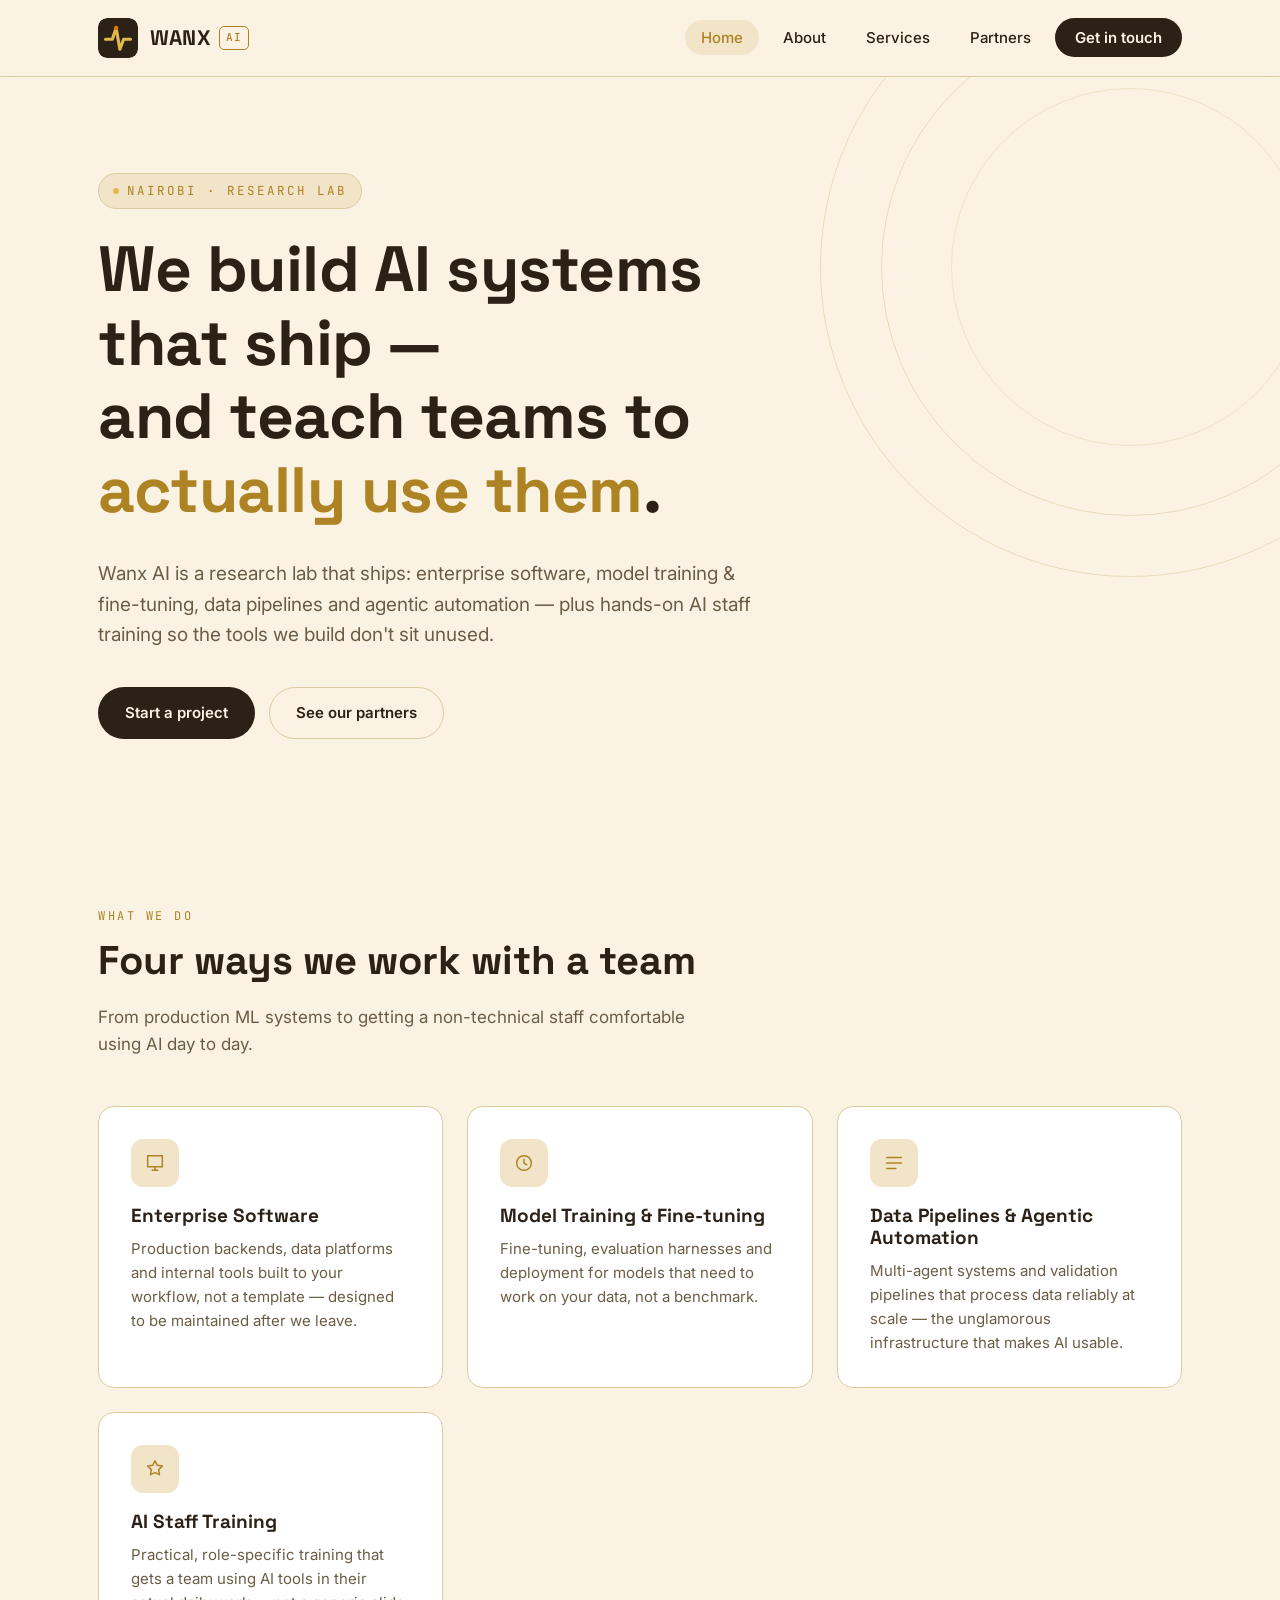
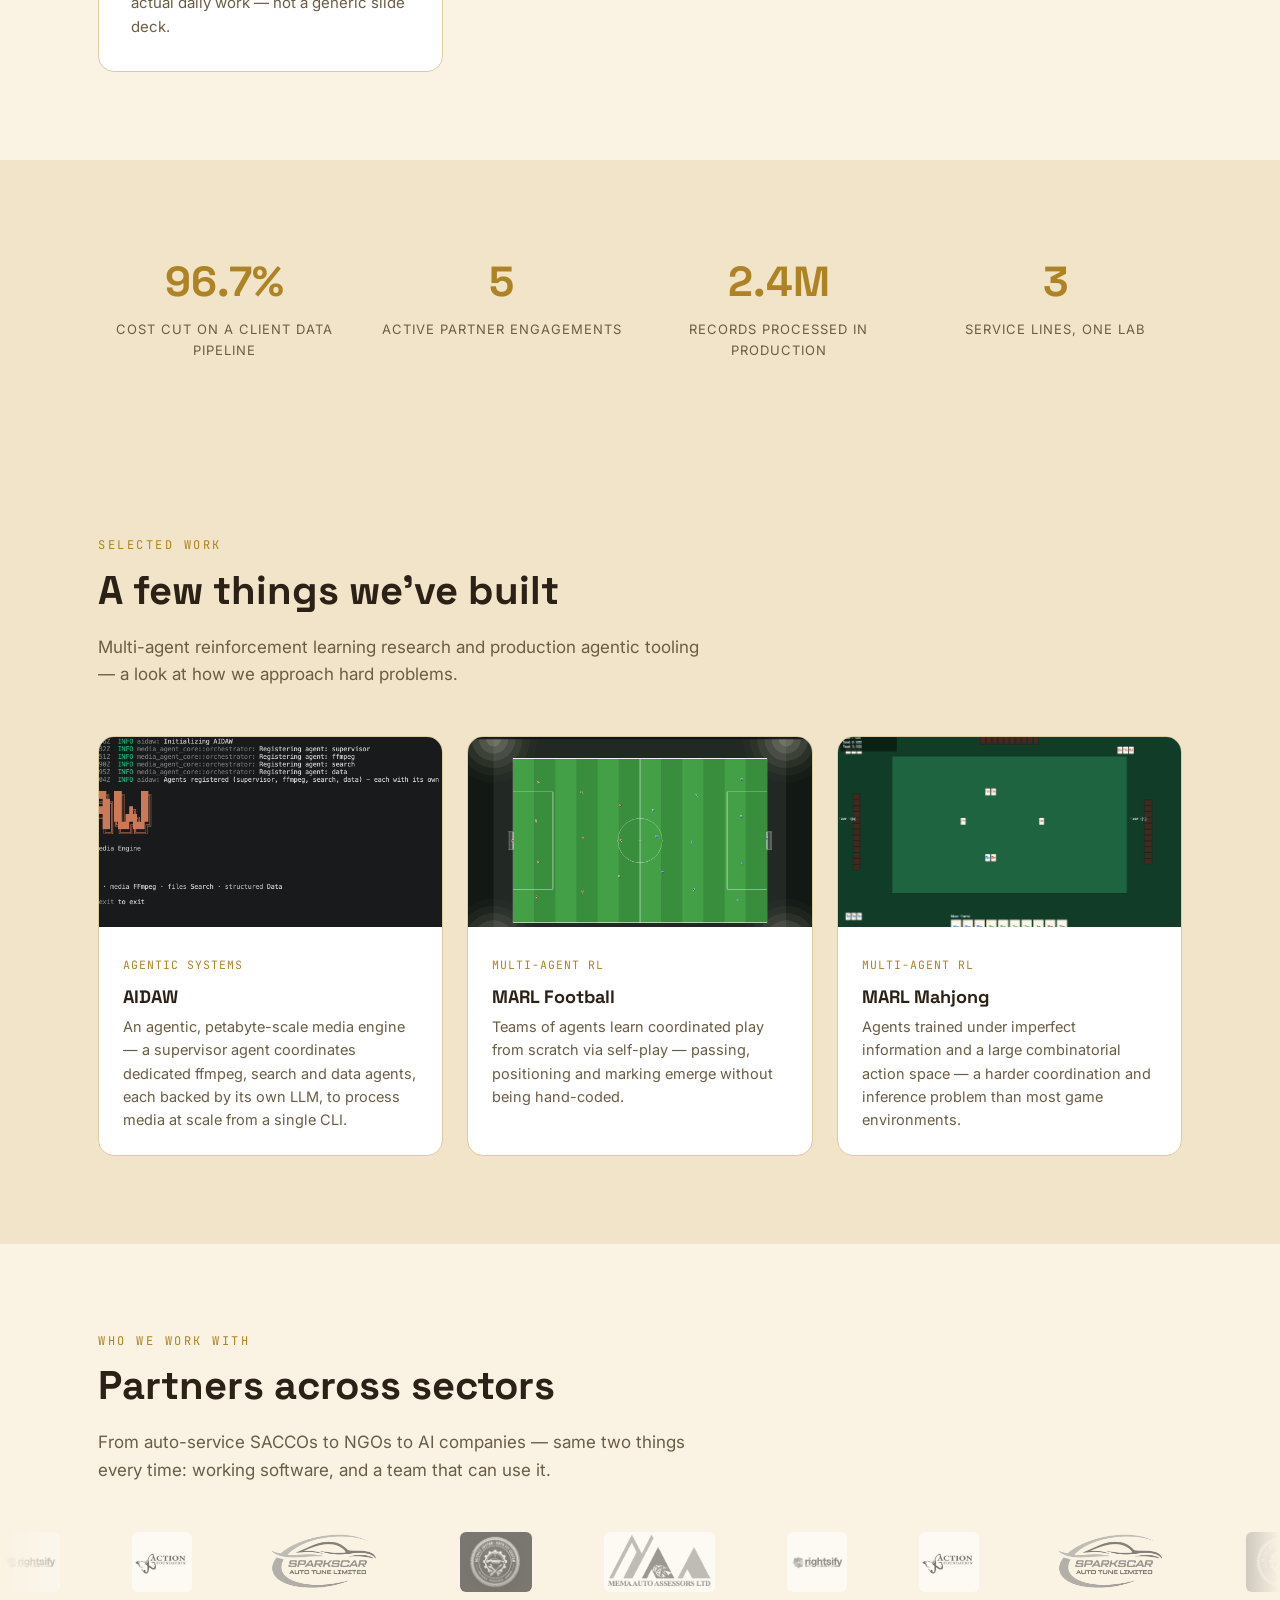
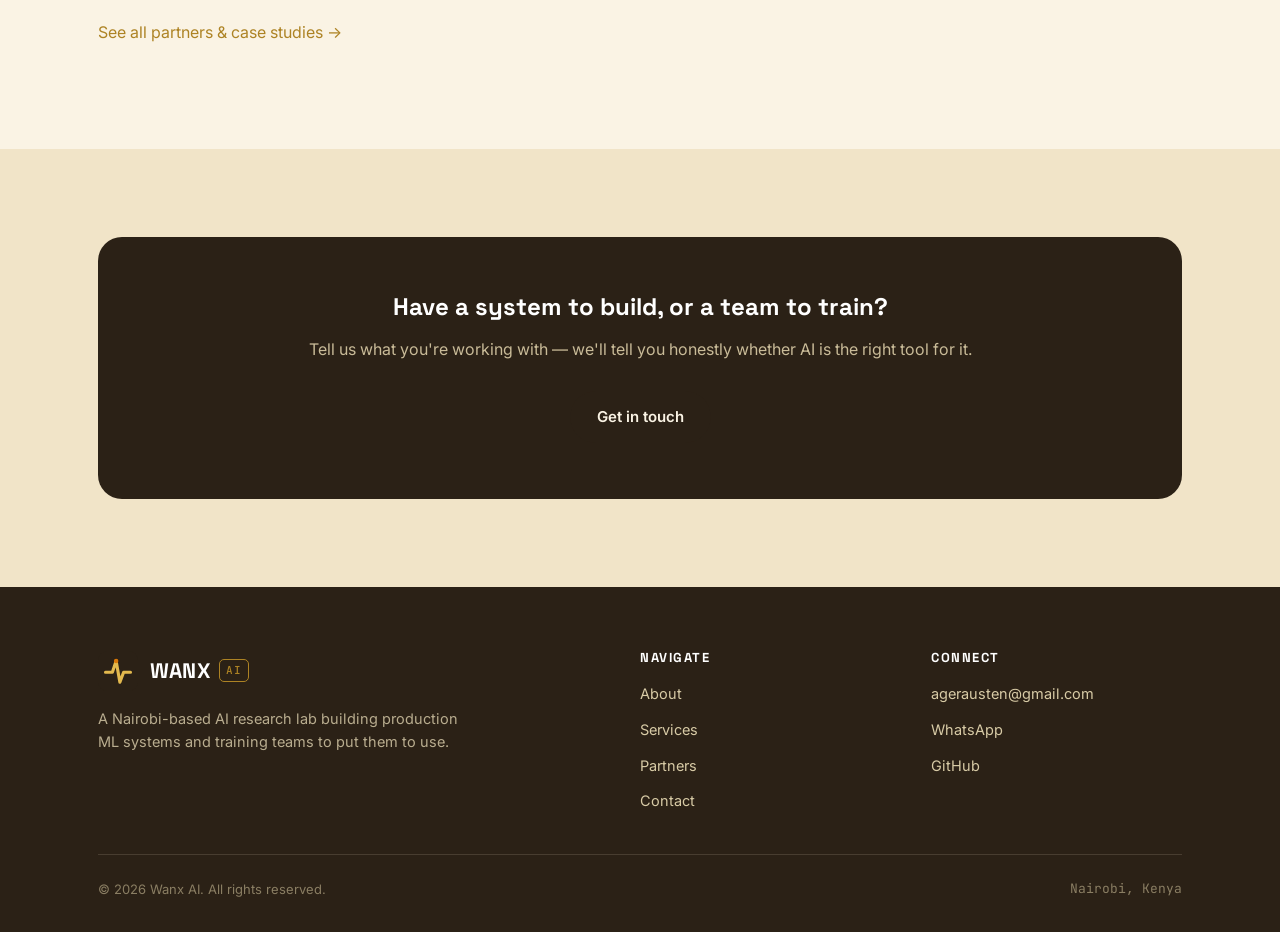
==== commit 46cabbc1: "refactor" ====
--- a/index.html
+++ b/index.html
@@ -147,6 +147,21 @@
       <div class="marquee-item"><img src="assets/partner-sparkscar.png" alt="Sparkscar Auto Tune Limited"></div>
       <div class="marquee-item"><img src="assets/partner-mickeyjustar.png" alt="Mickey Justar Auto Fit Center"></div>
       <div class="marquee-item"><img src="assets/partner-mema.png" alt="Mema Auto Assessors Ltd"></div>
+      <div class="marquee-item"><img src="assets/partner-rightsify.png" alt="Rightsify"></div>
+      <div class="marquee-item"><img src="assets/partner-actionfoundation.jpg" alt="Action Foundation"></div>
+      <div class="marquee-item"><img src="assets/partner-sparkscar.png" alt="Sparkscar Auto Tune Limited"></div>
+      <div class="marquee-item"><img src="assets/partner-mickeyjustar.png" alt="Mickey Justar Auto Fit Center"></div>
+      <div class="marquee-item"><img src="assets/partner-mema.png" alt="Mema Auto Assessors Ltd"></div>
+      <div class="marquee-item"><img src="assets/partner-rightsify.png" alt="Rightsify"></div>
+      <div class="marquee-item"><img src="assets/partner-actionfoundation.jpg" alt="Action Foundation"></div>
+      <div class="marquee-item"><img src="assets/partner-sparkscar.png" alt="Sparkscar Auto Tune Limited"></div>
+      <div class="marquee-item"><img src="assets/partner-mickeyjustar.png" alt="Mickey Justar Auto Fit Center"></div>
+      <div class="marquee-item"><img src="assets/partner-mema.png" alt="Mema Auto Assessors Ltd"></div>
+      <div class="marquee-item"><img src="assets/partner-rightsify.png" alt="Rightsify"></div>
+      <div class="marquee-item"><img src="assets/partner-actionfoundation.jpg" alt="Action Foundation"></div>
+      <div class="marquee-item"><img src="assets/partner-sparkscar.png" alt="Sparkscar Auto Tune Limited"></div>
+      <div class="marquee-item"><img src="assets/partner-mickeyjustar.png" alt="Mickey Justar Auto Fit Center"></div>
+      <div class="marquee-item"><img src="assets/partner-mema.png" alt="Mema Auto Assessors Ltd"></div>
     </div>
   </div>
   <div class="wrap">
--- a/styles.css
+++ b/styles.css
@@ -393,7 +393,8 @@
   align-items: center;
   gap: 72px;
   width: max-content;
-  animation: marquee-scroll 26s linear infinite;
+  min-width: 300vw;
+  animation: marquee-scroll 78s linear infinite;
 }
 .partner-marquee:hover .marquee-track { animation-play-state: paused; }
 @keyframes marquee-scroll {
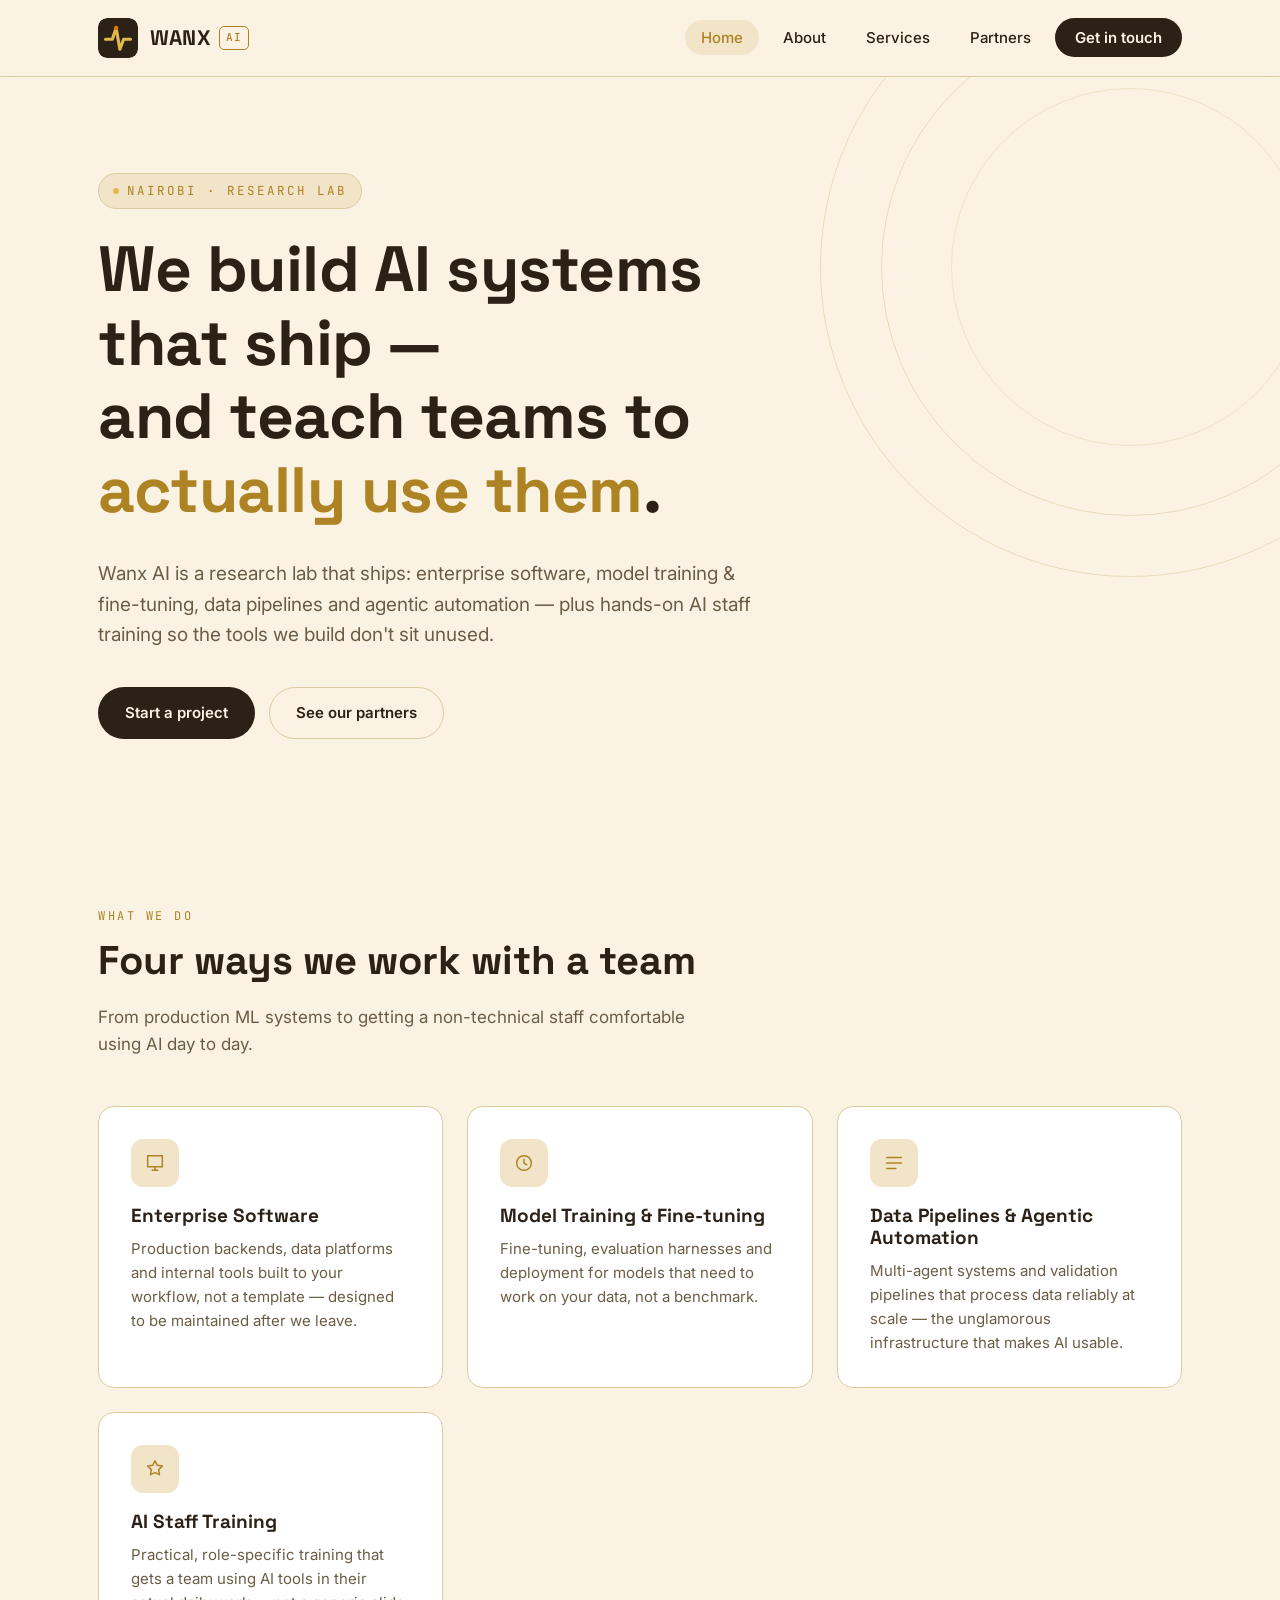
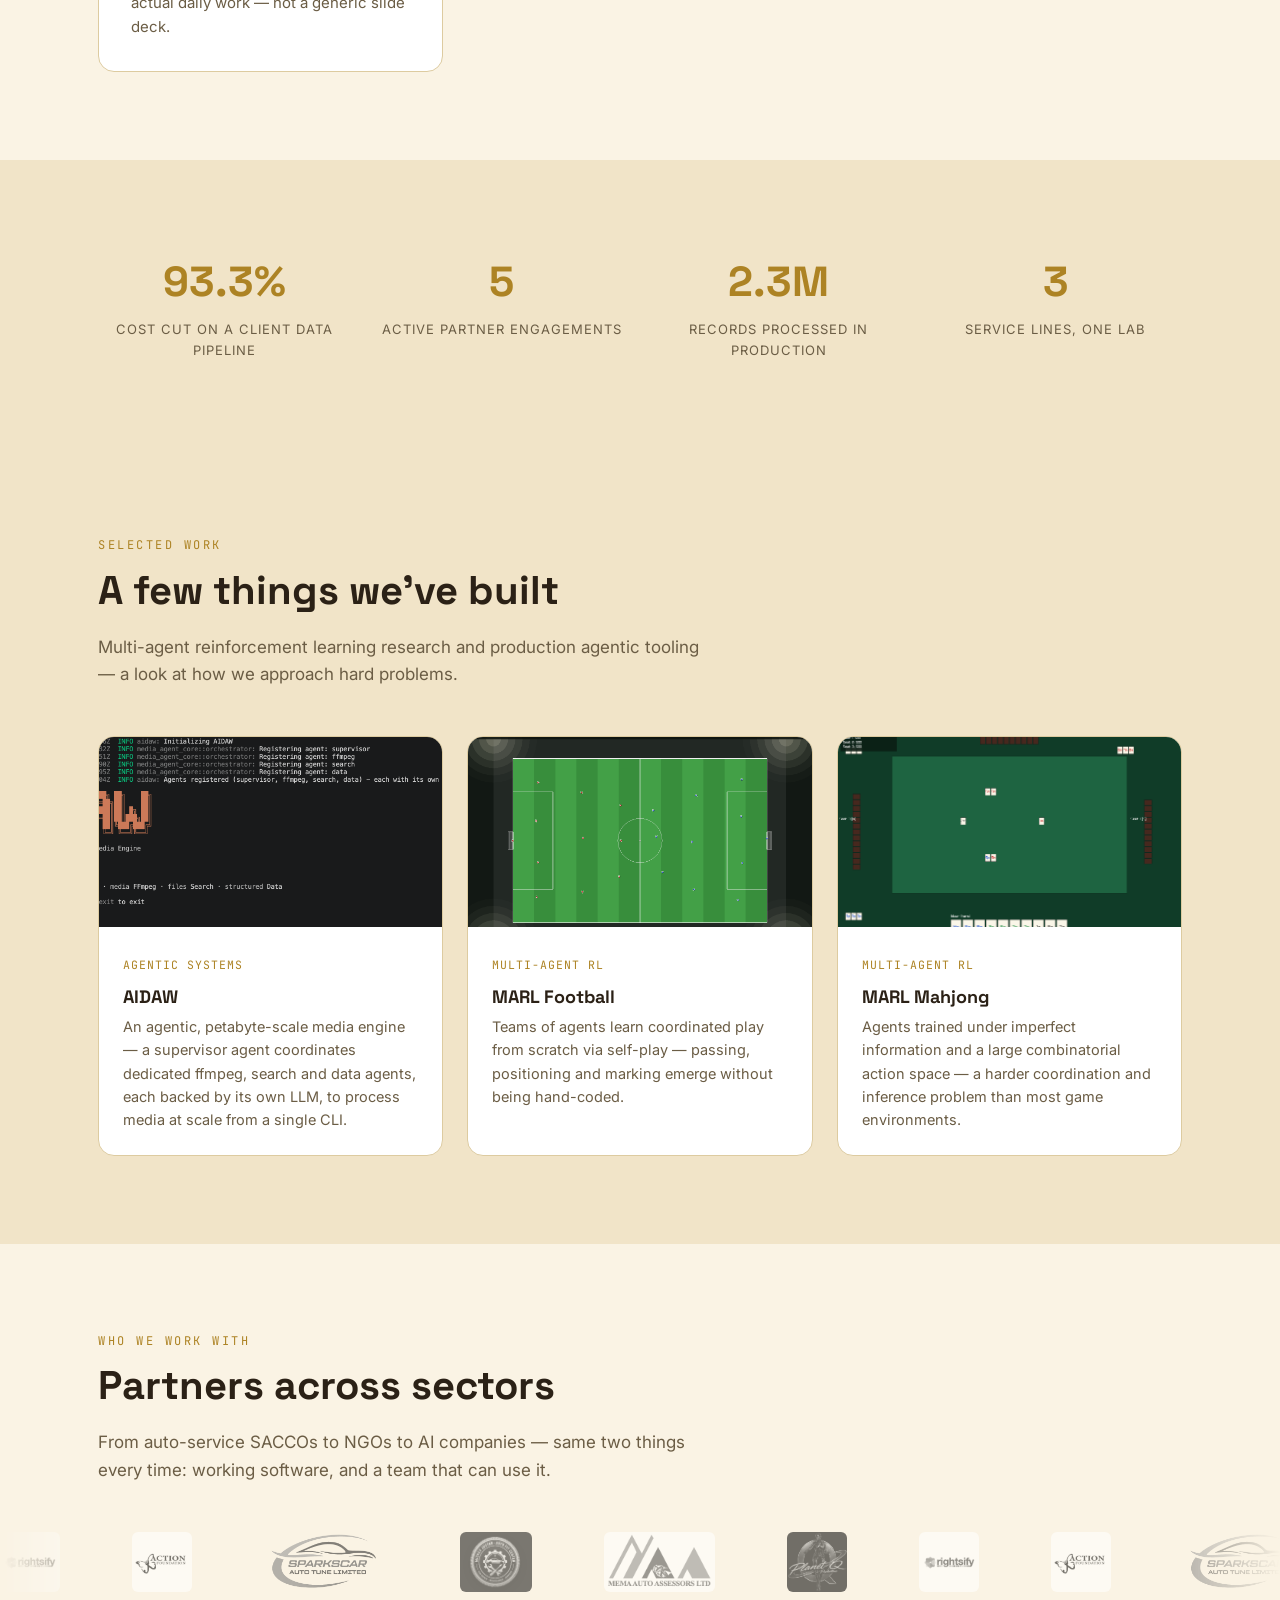
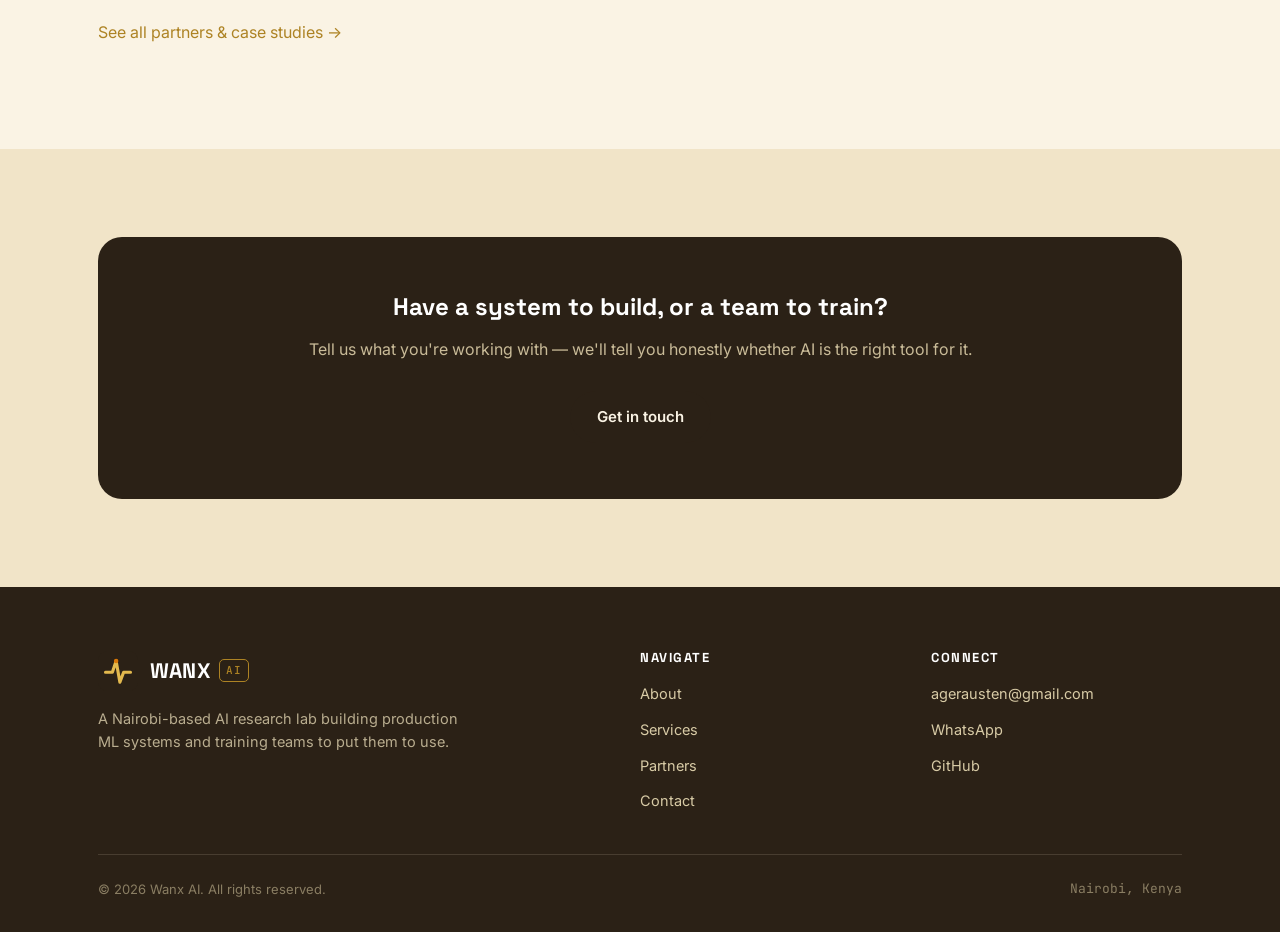
==== commit e040a653: "refactor" ====
--- a/index.html
+++ b/index.html
@@ -142,26 +142,37 @@
       <div class="marquee-item"><img src="assets/partner-sparkscar.png" alt="Sparkscar Auto Tune Limited"></div>
       <div class="marquee-item"><img src="assets/partner-mickeyjustar.png" alt="Mickey Justar Auto Fit Center"></div>
       <div class="marquee-item"><img src="assets/partner-mema.png" alt="Mema Auto Assessors Ltd"></div>
-      <div class="marquee-item"><img src="assets/partner-rightsify.png" alt="Rightsify"></div>
-      <div class="marquee-item"><img src="assets/partner-actionfoundation.jpg" alt="Action Foundation"></div>
-      <div class="marquee-item"><img src="assets/partner-sparkscar.png" alt="Sparkscar Auto Tune Limited"></div>
-      <div class="marquee-item"><img src="assets/partner-mickeyjustar.png" alt="Mickey Justar Auto Fit Center"></div>
-      <div class="marquee-item"><img src="assets/partner-mema.png" alt="Mema Auto Assessors Ltd"></div>
-      <div class="marquee-item"><img src="assets/partner-rightsify.png" alt="Rightsify"></div>
-      <div class="marquee-item"><img src="assets/partner-actionfoundation.jpg" alt="Action Foundation"></div>
-      <div class="marquee-item"><img src="assets/partner-sparkscar.png" alt="Sparkscar Auto Tune Limited"></div>
-      <div class="marquee-item"><img src="assets/partner-mickeyjustar.png" alt="Mickey Justar Auto Fit Center"></div>
-      <div class="marquee-item"><img src="assets/partner-mema.png" alt="Mema Auto Assessors Ltd"></div>
-      <div class="marquee-item"><img src="assets/partner-rightsify.png" alt="Rightsify"></div>
-      <div class="marquee-item"><img src="assets/partner-actionfoundation.jpg" alt="Action Foundation"></div>
-      <div class="marquee-item"><img src="assets/partner-sparkscar.png" alt="Sparkscar Auto Tune Limited"></div>
-      <div class="marquee-item"><img src="assets/partner-mickeyjustar.png" alt="Mickey Justar Auto Fit Center"></div>
-      <div class="marquee-item"><img src="assets/partner-mema.png" alt="Mema Auto Assessors Ltd"></div>
-      <div class="marquee-item"><img src="assets/partner-rightsify.png" alt="Rightsify"></div>
-      <div class="marquee-item"><img src="assets/partner-actionfoundation.jpg" alt="Action Foundation"></div>
-      <div class="marquee-item"><img src="assets/partner-sparkscar.png" alt="Sparkscar Auto Tune Limited"></div>
-      <div class="marquee-item"><img src="assets/partner-mickeyjustar.png" alt="Mickey Justar Auto Fit Center"></div>
-      <div class="marquee-item"><img src="assets/partner-mema.png" alt="Mema Auto Assessors Ltd"></div>
+      <div class="marquee-item"><img src="assets/partner-planetq.png" alt="Planet Q Productions"></div>
+      <div class="marquee-item"><img src="assets/partner-rightsify.png" alt="Rightsify"></div>
+      <div class="marquee-item"><img src="assets/partner-actionfoundation.jpg" alt="Action Foundation"></div>
+      <div class="marquee-item"><img src="assets/partner-sparkscar.png" alt="Sparkscar Auto Tune Limited"></div>
+      <div class="marquee-item"><img src="assets/partner-mickeyjustar.png" alt="Mickey Justar Auto Fit Center"></div>
+      <div class="marquee-item"><img src="assets/partner-mema.png" alt="Mema Auto Assessors Ltd"></div>
+      <div class="marquee-item"><img src="assets/partner-planetq.png" alt="Planet Q Productions"></div>
+      <div class="marquee-item"><img src="assets/partner-rightsify.png" alt="Rightsify"></div>
+      <div class="marquee-item"><img src="assets/partner-actionfoundation.jpg" alt="Action Foundation"></div>
+      <div class="marquee-item"><img src="assets/partner-sparkscar.png" alt="Sparkscar Auto Tune Limited"></div>
+      <div class="marquee-item"><img src="assets/partner-mickeyjustar.png" alt="Mickey Justar Auto Fit Center"></div>
+      <div class="marquee-item"><img src="assets/partner-mema.png" alt="Mema Auto Assessors Ltd"></div>
+      <div class="marquee-item"><img src="assets/partner-planetq.png" alt="Planet Q Productions"></div>
+      <div class="marquee-item"><img src="assets/partner-rightsify.png" alt="Rightsify"></div>
+      <div class="marquee-item"><img src="assets/partner-actionfoundation.jpg" alt="Action Foundation"></div>
+      <div class="marquee-item"><img src="assets/partner-sparkscar.png" alt="Sparkscar Auto Tune Limited"></div>
+      <div class="marquee-item"><img src="assets/partner-mickeyjustar.png" alt="Mickey Justar Auto Fit Center"></div>
+      <div class="marquee-item"><img src="assets/partner-mema.png" alt="Mema Auto Assessors Ltd"></div>
+      <div class="marquee-item"><img src="assets/partner-planetq.png" alt="Planet Q Productions"></div>
+      <div class="marquee-item"><img src="assets/partner-rightsify.png" alt="Rightsify"></div>
+      <div class="marquee-item"><img src="assets/partner-actionfoundation.jpg" alt="Action Foundation"></div>
+      <div class="marquee-item"><img src="assets/partner-sparkscar.png" alt="Sparkscar Auto Tune Limited"></div>
+      <div class="marquee-item"><img src="assets/partner-mickeyjustar.png" alt="Mickey Justar Auto Fit Center"></div>
+      <div class="marquee-item"><img src="assets/partner-mema.png" alt="Mema Auto Assessors Ltd"></div>
+      <div class="marquee-item"><img src="assets/partner-planetq.png" alt="Planet Q Productions"></div>
+      <div class="marquee-item"><img src="assets/partner-rightsify.png" alt="Rightsify"></div>
+      <div class="marquee-item"><img src="assets/partner-actionfoundation.jpg" alt="Action Foundation"></div>
+      <div class="marquee-item"><img src="assets/partner-sparkscar.png" alt="Sparkscar Auto Tune Limited"></div>
+      <div class="marquee-item"><img src="assets/partner-mickeyjustar.png" alt="Mickey Justar Auto Fit Center"></div>
+      <div class="marquee-item"><img src="assets/partner-mema.png" alt="Mema Auto Assessors Ltd"></div>
+      <div class="marquee-item"><img src="assets/partner-planetq.png" alt="Planet Q Productions"></div>
     </div>
   </div>
   <div class="wrap">
--- a/styles.css
+++ b/styles.css
@@ -419,6 +419,15 @@
 .marquee-item:hover img {
   filter: grayscale(0) opacity(1);
 }
+.marquee-item .wordmark {
+  opacity: 0.55;
+  transition: opacity 0.25s ease, color 0.25s ease;
+  white-space: nowrap;
+}
+.marquee-item:hover .wordmark {
+  opacity: 1;
+  color: var(--gold);
+}
 
 /* ---------- Projects ---------- */
 
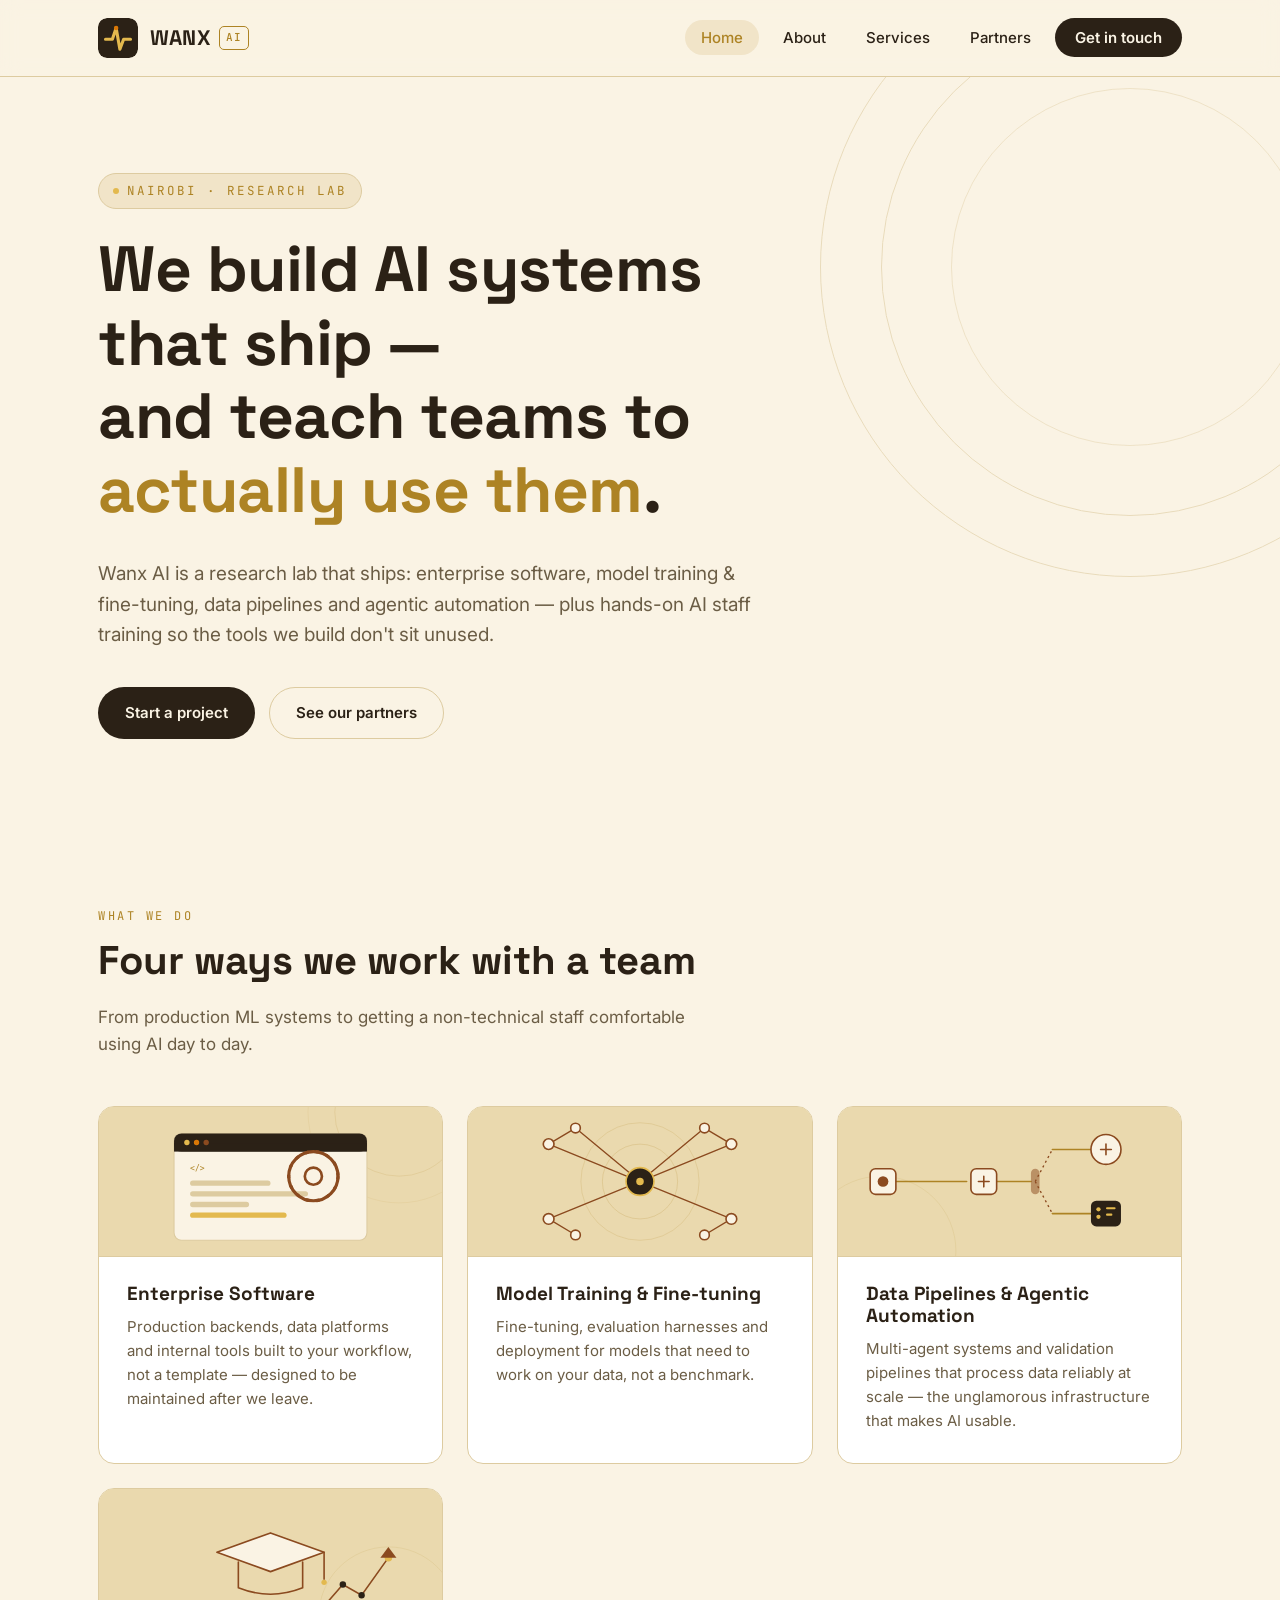
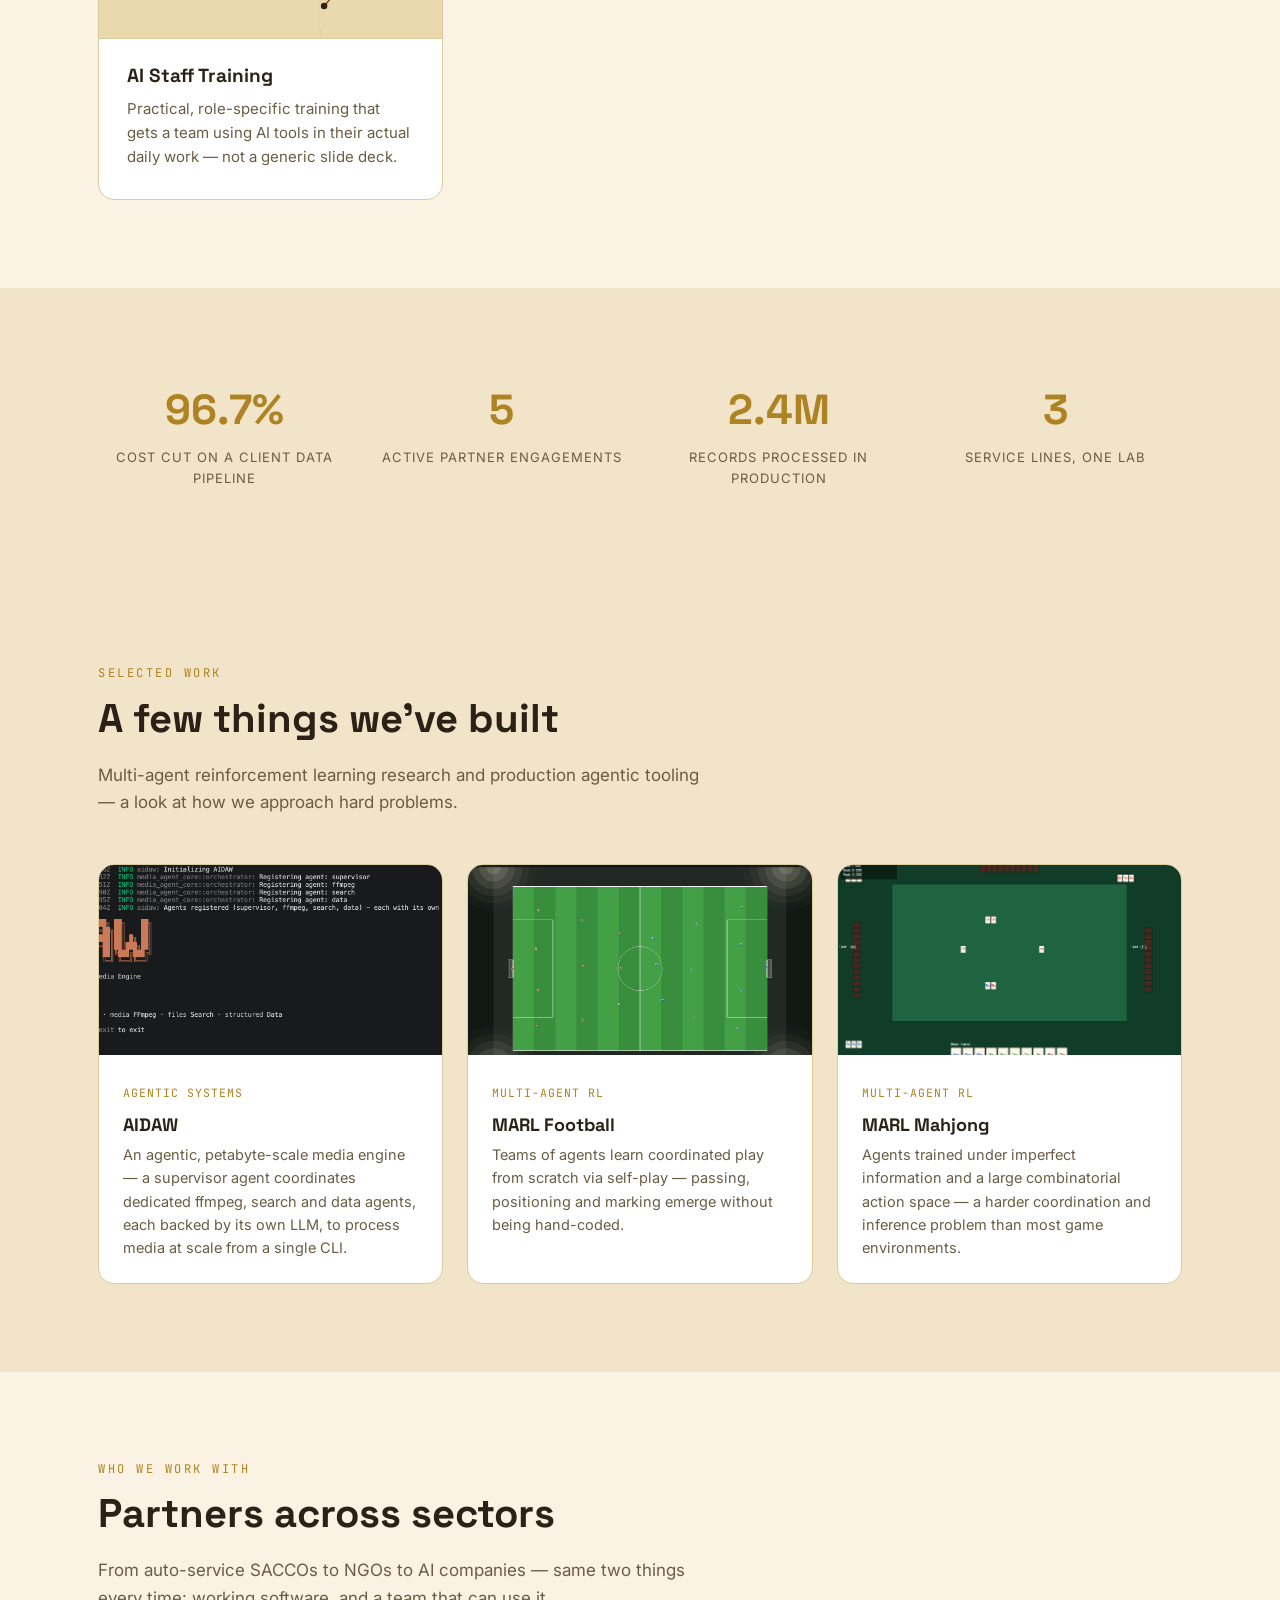
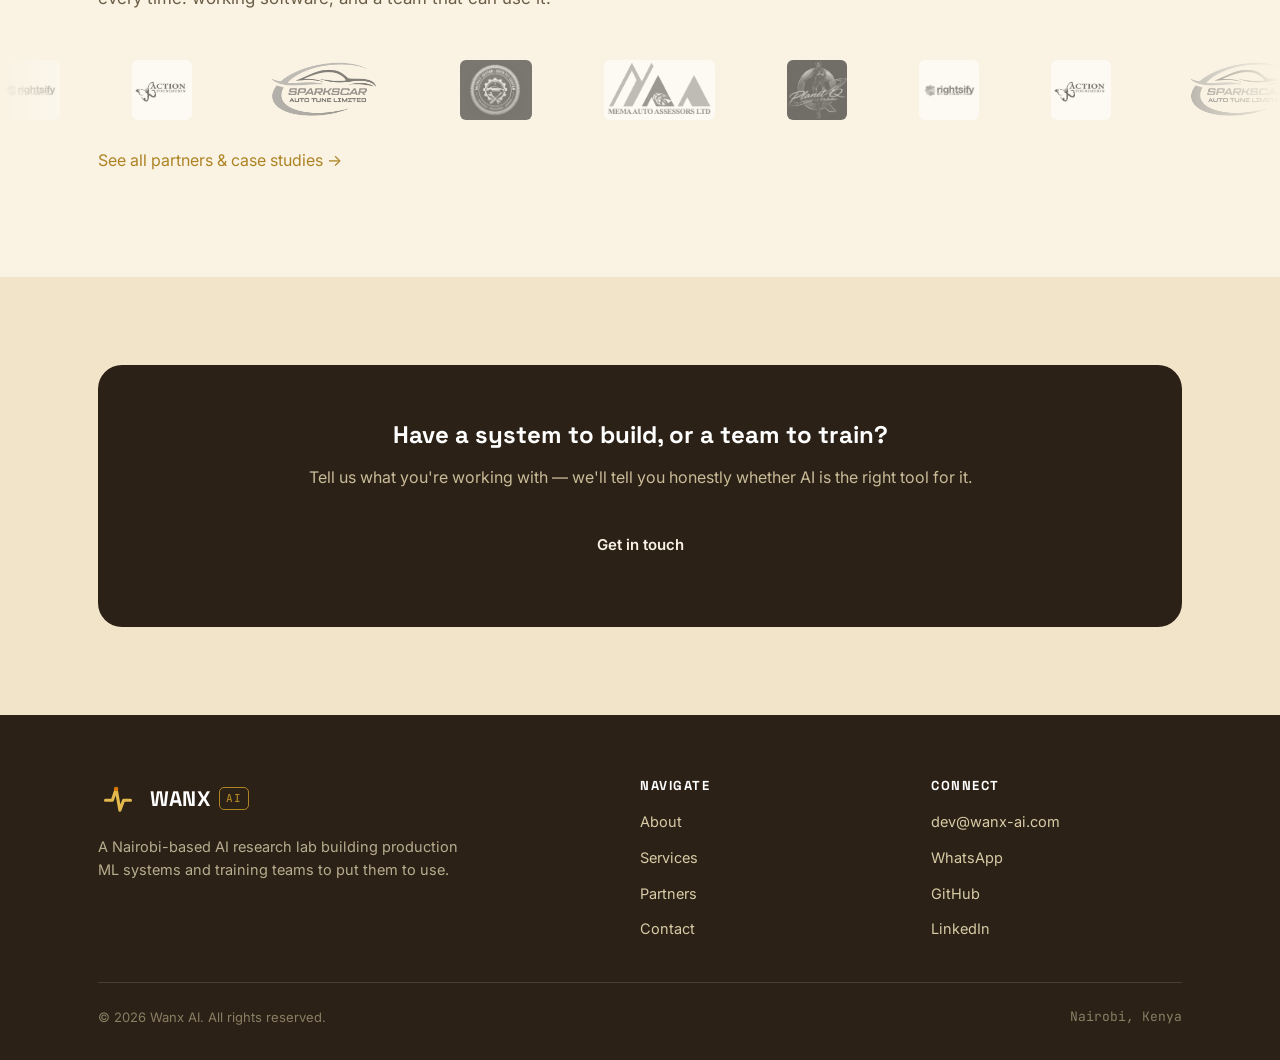
==== commit 60283391: "refactor" ====
--- a/index.html
+++ b/index.html
@@ -49,32 +49,32 @@
     </div>
     <div class="grid grid-3">
       <div class="card reveal">
-        <div class="icon">
-          <svg width="22" height="22" viewBox="0 0 24 24" fill="none"><path d="M4 4h16v12H4z" stroke="currentColor" stroke-width="1.6"/><path d="M9 20h6M12 16v4" stroke="currentColor" stroke-width="1.6" stroke-linecap="round"/></svg>
-        </div>
-        <h3>Enterprise Software</h3>
-        <p>Production backends, data platforms and internal tools built to your workflow, not a template — designed to be maintained after we leave.</p>
-      </div>
-      <div class="card reveal">
-        <div class="icon">
-          <svg width="22" height="22" viewBox="0 0 24 24" fill="none"><circle cx="12" cy="12" r="8" stroke="currentColor" stroke-width="1.6"/><path d="M12 8v4l3 2" stroke="currentColor" stroke-width="1.6" stroke-linecap="round"/></svg>
-        </div>
-        <h3>Model Training &amp; Fine-tuning</h3>
-        <p>Fine-tuning, evaluation harnesses and deployment for models that need to work on your data, not a benchmark.</p>
-      </div>
-      <div class="card reveal">
-        <div class="icon">
-          <svg width="22" height="22" viewBox="0 0 24 24" fill="none"><path d="M4 6h16M4 12h16M4 18h10" stroke="currentColor" stroke-width="1.6" stroke-linecap="round"/></svg>
-        </div>
-        <h3>Data Pipelines &amp; Agentic Automation</h3>
-        <p>Multi-agent systems and validation pipelines that process data reliably at scale — the unglamorous infrastructure that makes AI usable.</p>
-      </div>
-      <div class="card reveal">
-        <div class="icon">
-          <svg width="22" height="22" viewBox="0 0 24 24" fill="none"><path d="M12 3l2.5 5 5.5.8-4 3.9.9 5.5L12 15.9 7.1 18.2l.9-5.5-4-3.9 5.5-.8z" stroke="currentColor" stroke-width="1.6" stroke-linejoin="round"/></svg>
-        </div>
-        <h3>AI Staff Training</h3>
-        <p>Practical, role-specific training that gets a team using AI tools in their actual daily work — not a generic slide deck.</p>
+        <div class="card-media"><img src="assets/services/service-software.svg" alt="Enterprise software illustration"></div>
+        <div class="card-body">
+          <h3>Enterprise Software</h3>
+          <p>Production backends, data platforms and internal tools built to your workflow, not a template — designed to be maintained after we leave.</p>
+        </div>
+      </div>
+      <div class="card reveal">
+        <div class="card-media"><img src="assets/services/service-model-training.svg" alt="Model training and fine-tuning illustration"></div>
+        <div class="card-body">
+          <h3>Model Training &amp; Fine-tuning</h3>
+          <p>Fine-tuning, evaluation harnesses and deployment for models that need to work on your data, not a benchmark.</p>
+        </div>
+      </div>
+      <div class="card reveal">
+        <div class="card-media"><img src="assets/services/service-data-pipelines.svg" alt="Data pipelines and agentic automation illustration"></div>
+        <div class="card-body">
+          <h3>Data Pipelines &amp; Agentic Automation</h3>
+          <p>Multi-agent systems and validation pipelines that process data reliably at scale — the unglamorous infrastructure that makes AI usable.</p>
+        </div>
+      </div>
+      <div class="card reveal">
+        <div class="card-media"><img src="assets/services/service-ai-training.svg" alt="AI staff training illustration"></div>
+        <div class="card-body">
+          <h3>AI Staff Training</h3>
+          <p>Practical, role-specific training that gets a team using AI tools in their actual daily work — not a generic slide deck.</p>
+        </div>
       </div>
     </div>
   </div>
@@ -212,9 +212,10 @@
       <div>
         <h4>Connect</h4>
         <ul>
-          <li><a href="mailto:agerausten@gmail.com">agerausten@gmail.com</a></li>
+          <li><a href="mailto:dev@wanx-ai.com">dev@wanx-ai.com</a></li>
           <li><a href="https://wa.me/254743737349" target="_blank" rel="noopener">WhatsApp</a></li>
-          <li><a href="https://github.com/ageraustine" target="_blank" rel="noopener">GitHub</a></li>
+          <li><a href="https://github.com/wanxai" target="_blank" rel="noopener">GitHub</a></li>
+          <li><a href="https://www.linkedin.com/company/wanxai" target="_blank" rel="noopener">LinkedIn</a></li>
         </ul>
       </div>
     </div>
--- a/styles.css
+++ b/styles.css
@@ -300,7 +300,9 @@
   background: #fff;
   border: 1px solid var(--line);
   border-radius: var(--radius);
-  padding: 32px;
+  overflow: hidden;
+  display: flex;
+  flex-direction: column;
   transition: transform 0.25s ease, box-shadow 0.25s ease, border-color 0.25s ease;
 }
 .card:hover {
@@ -308,6 +310,21 @@
   box-shadow: var(--shadow);
   border-color: var(--gold);
 }
+.card-media {
+  height: 150px;
+  overflow: hidden;
+  background: var(--panel-2);
+  border-bottom: 1px solid var(--line);
+}
+.card-media img {
+  width: 100%;
+  height: 100%;
+  object-fit: cover;
+  display: block;
+  transition: transform 0.45s ease;
+}
+.card:hover .card-media img { transform: scale(1.05); }
+.card-body { padding: 26px 28px 30px; }
 .card .icon {
   width: 48px; height: 48px;
   border-radius: 12px;
@@ -427,6 +444,52 @@
 .marquee-item:hover .wordmark {
   opacity: 1;
   color: var(--gold);
+}
+
+/* ---------- Tech stack marquee ---------- */
+
+.tech-marquee {
+  overflow: hidden;
+  position: relative;
+  -webkit-mask-image: linear-gradient(90deg, transparent, #000 8%, #000 92%, transparent);
+  mask-image: linear-gradient(90deg, transparent, #000 8%, #000 92%, transparent);
+}
+.tech-track {
+  display: flex;
+  align-items: center;
+  gap: 16px;
+  width: max-content;
+  min-width: 300vw;
+  animation: marquee-scroll 60s linear infinite;
+}
+.tech-marquee:hover .tech-track { animation-play-state: paused; }
+.tech-item {
+  display: flex;
+  align-items: center;
+  gap: 10px;
+  flex-shrink: 0;
+  background: #fff;
+  border: 1px solid var(--line);
+  border-radius: 999px;
+  padding: 12px 20px 12px 16px;
+  color: var(--ink);
+  transition: border-color 0.25s ease, color 0.25s ease, transform 0.25s ease;
+}
+.tech-item:hover {
+  border-color: var(--gold);
+  color: var(--gold);
+  transform: translateY(-3px);
+}
+.tech-icon {
+  display: flex;
+  color: var(--muted);
+  transition: color 0.25s ease;
+}
+.tech-item:hover .tech-icon { color: var(--gold); }
+.tech-label {
+  font-family: 'JetBrains Mono', monospace;
+  font-size: 13px;
+  white-space: nowrap;
 }
 
 /* ---------- Projects ---------- */
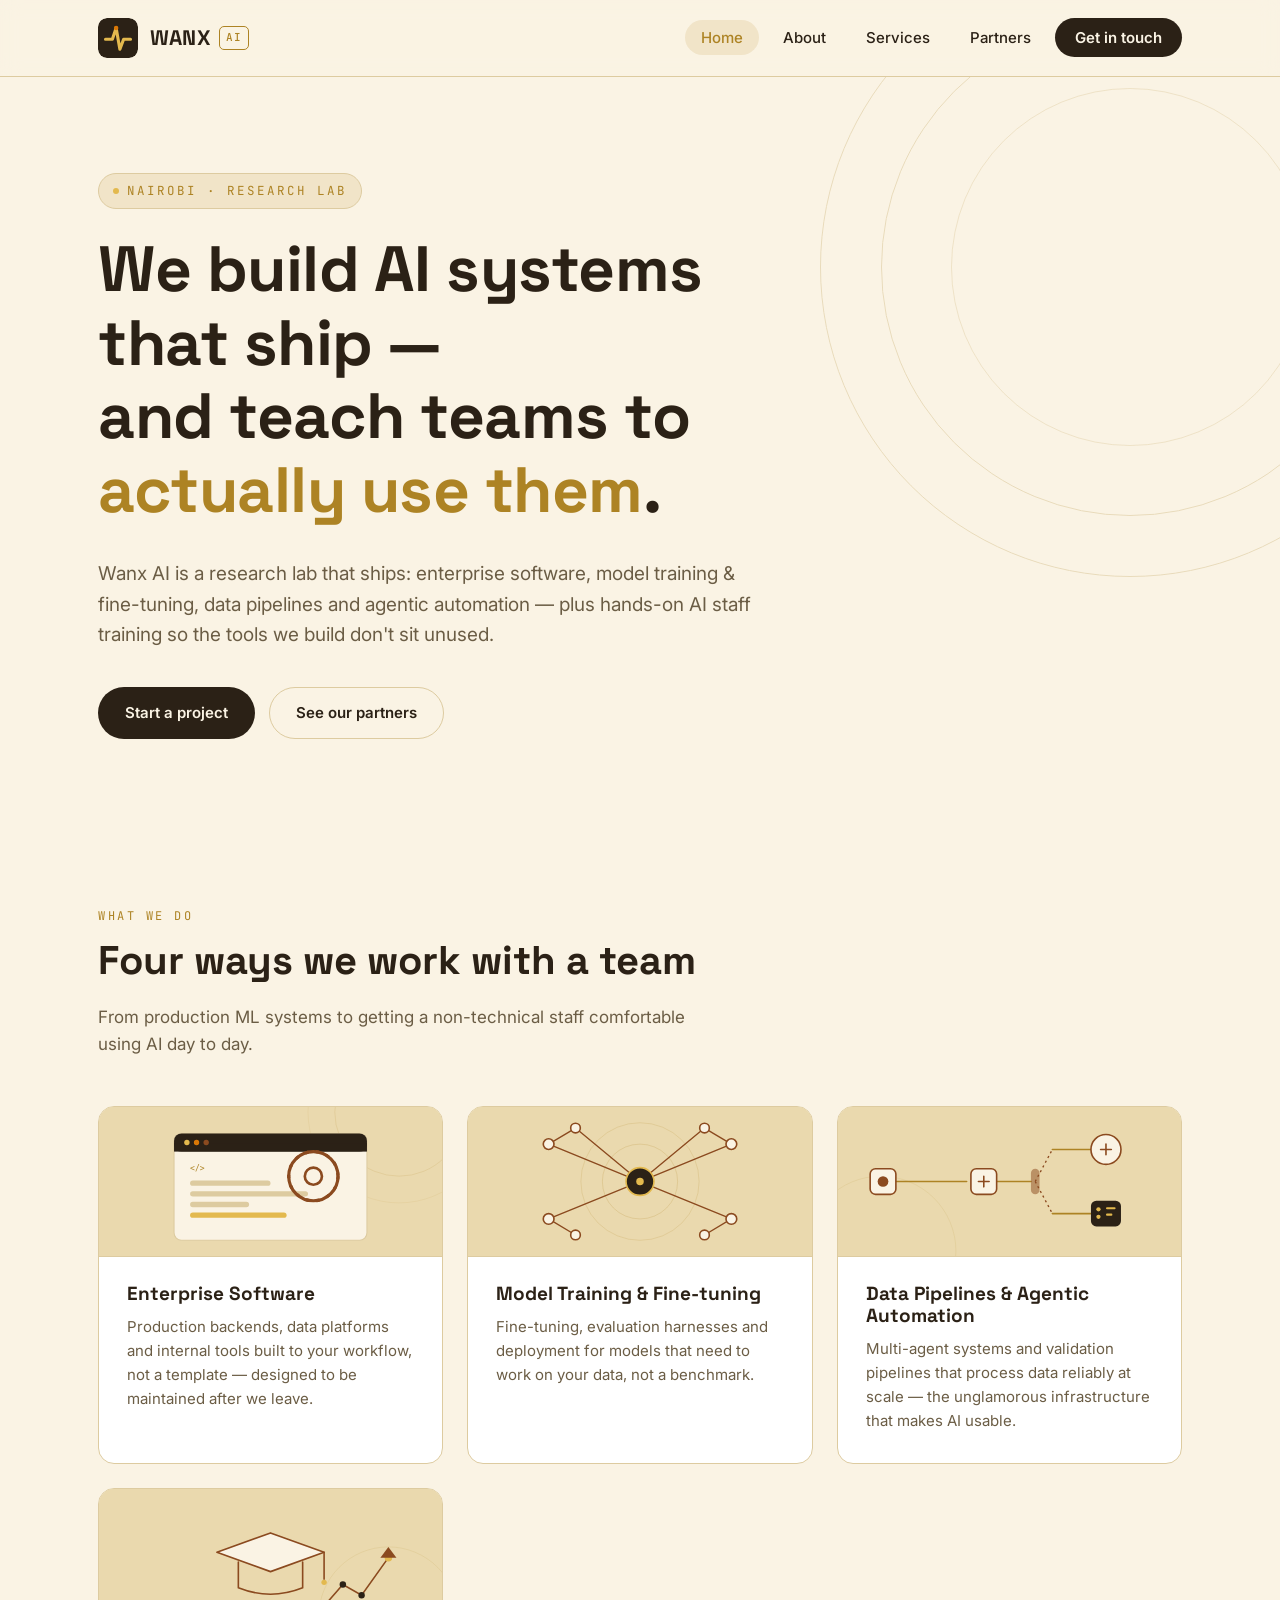
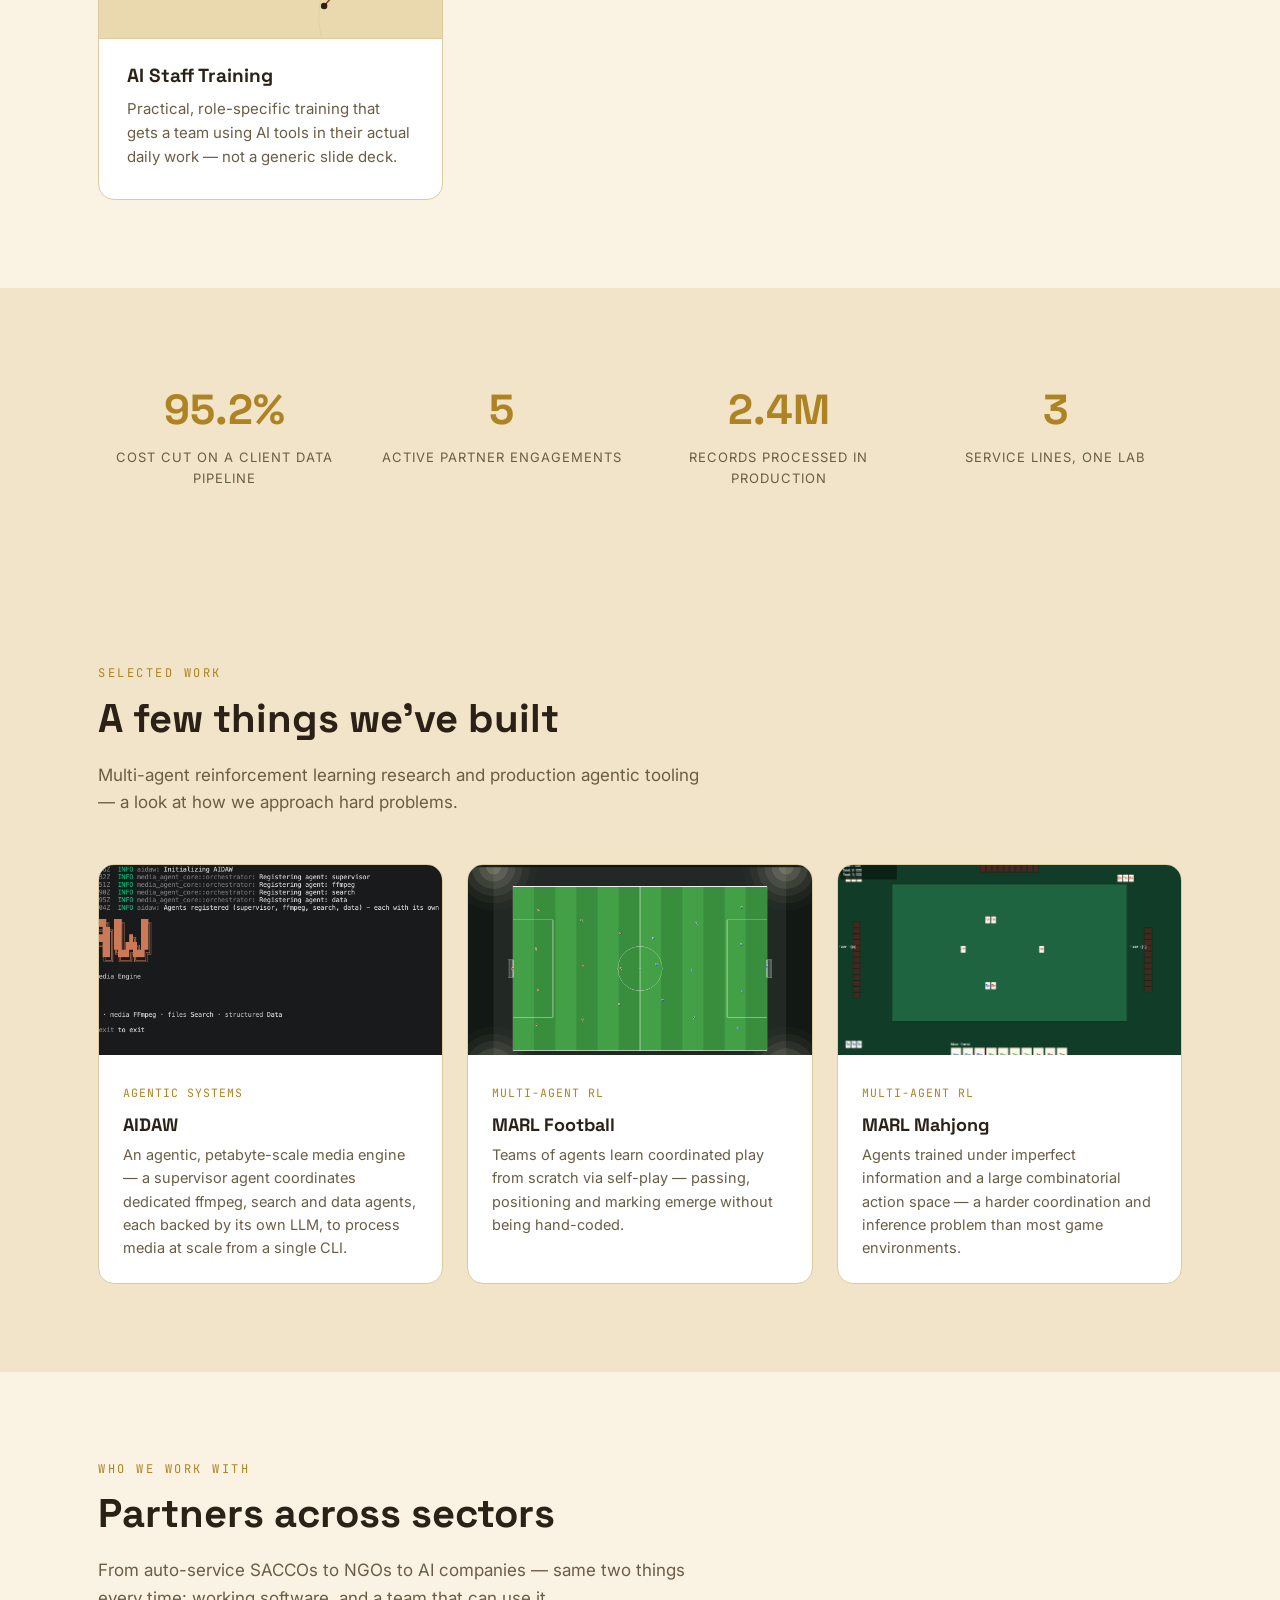
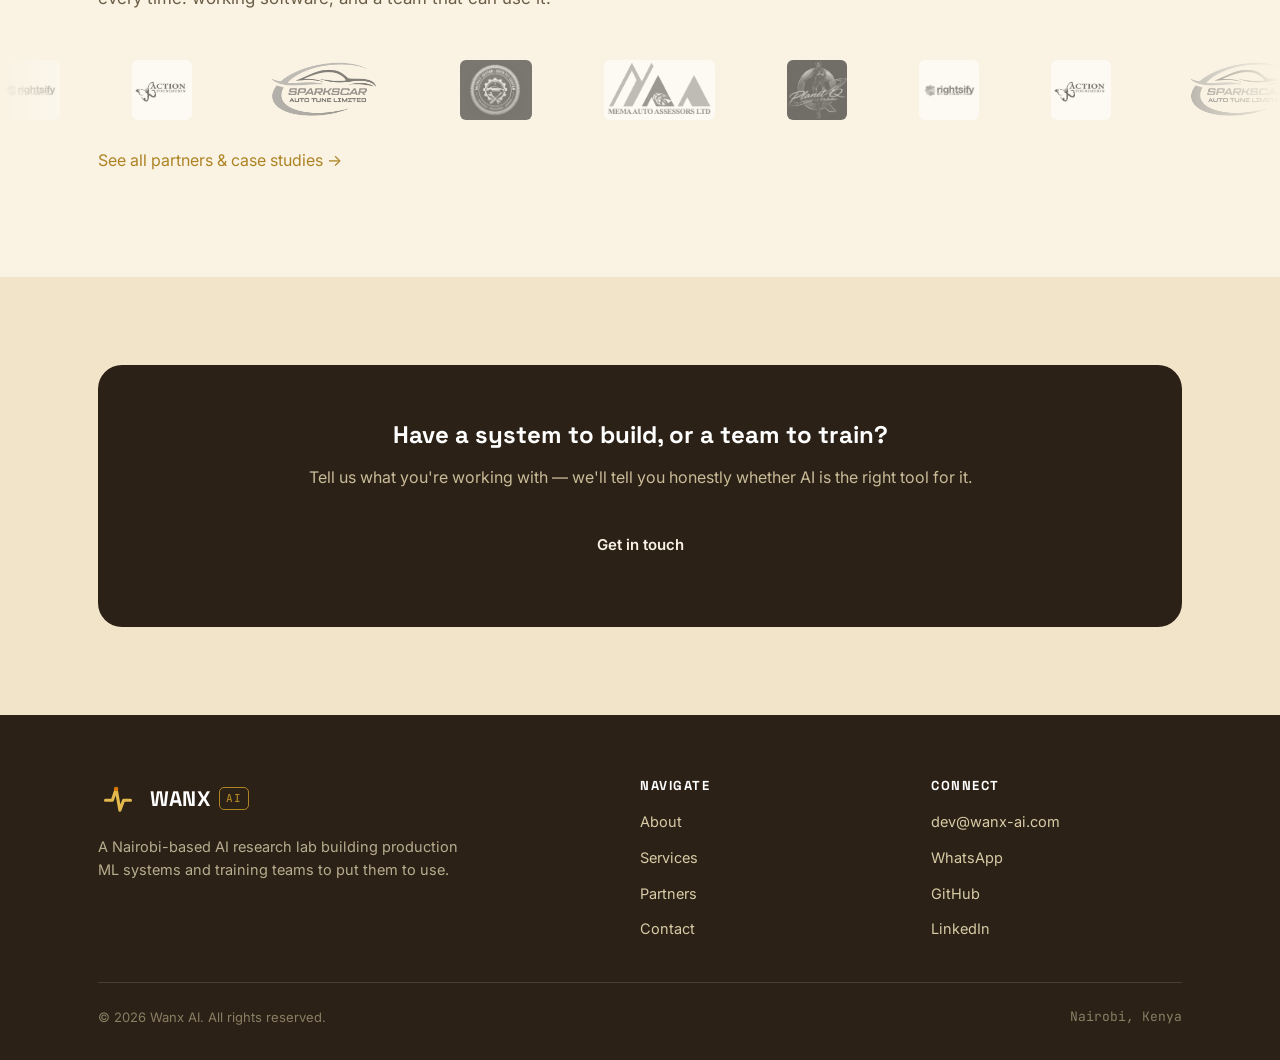
==== commit 85f2d109: "refactor" ====
--- a/index.html
+++ b/index.html
@@ -212,10 +212,10 @@
       <div>
         <h4>Connect</h4>
         <ul>
-          <li><a href="mailto:dev@wanx-ai.com">dev@wanx-ai.com</a></li>
+          <li><a href="mailto:dev@wan-xai.com">dev@wanx-ai.com</a></li>
           <li><a href="https://wa.me/254743737349" target="_blank" rel="noopener">WhatsApp</a></li>
           <li><a href="https://github.com/wanxai" target="_blank" rel="noopener">GitHub</a></li>
-          <li><a href="https://www.linkedin.com/company/wanxai" target="_blank" rel="noopener">LinkedIn</a></li>
+          <li><a href="https://www.linkedin.com/company/wanxai-africa" target="_blank" rel="noopener">LinkedIn</a></li>
         </ul>
       </div>
     </div>
--- a/styles.css
+++ b/styles.css
@@ -21,6 +21,11 @@
 
 html { scroll-behavior: smooth; }
 
+html, body {
+  max-width: 100%;
+  overflow-x: hidden;
+}
+
 body {
   margin: 0;
   background: var(--bg);
@@ -48,6 +53,9 @@
   max-width: var(--maxw);
   margin: 0 auto;
   padding: 0 28px;
+}
+@media (max-width: 420px) {
+  .wrap { padding: 0 18px; }
 }
 
 /* ---------- Nav ---------- */
@@ -601,8 +609,9 @@
 /* ---------- Page hero (inner pages) ---------- */
 
 .page-hero {
-  padding: 64px 0 56px;
+  padding: 64px 0 0;
   border-bottom: 1px solid var(--line);
+  overflow: hidden;
 }
 .page-hero .eyebrow {
   font-family: 'JetBrains Mono', monospace;
@@ -613,6 +622,45 @@
 }
 .page-hero h1 { font-size: clamp(32px, 4.4vw, 48px); margin-top: 10px; max-width: 20ch; }
 .page-hero p { color: var(--muted); font-size: 17px; max-width: 60ch; margin-top: 14px; }
+.page-hero-grid {
+  display: grid;
+  grid-template-columns: 1.05fr 0.95fr;
+  align-items: end;
+  gap: 24px;
+}
+.page-hero-grid .page-hero-copy { padding-bottom: 56px; }
+.page-hero-grid .page-hero-media {
+  align-self: end;
+  margin-bottom: -2px;
+}
+.page-hero-grid .page-hero-media img { width: 100%; height: auto; display: block; }
+@media (max-width: 900px) {
+  .page-hero-grid { grid-template-columns: 1fr; }
+  .page-hero-grid .page-hero-copy { padding-bottom: 0; }
+  .page-hero-grid .page-hero-media {
+    max-width: 380px;
+    width: 80%;
+    margin: 28px auto 0;
+    align-self: center;
+  }
+}
+@media (max-width: 480px) {
+  .page-hero-grid .page-hero-media { width: 92%; margin-top: 20px; padding-bottom: 20px; }
+}
+
+/* ---------- About: process illustration layout ---------- */
+
+.process-grid {
+  display: grid;
+  grid-template-columns: 1fr 0.85fr;
+  gap: 40px;
+  align-items: center;
+}
+.process-grid .process-media img { width: 100%; height: auto; display: block; }
+@media (max-width: 900px) {
+  .process-grid { grid-template-columns: 1fr; }
+  .process-grid .process-media { max-width: 360px; margin: 0 auto; }
+}
 
 /* ---------- CTA band ---------- */
 
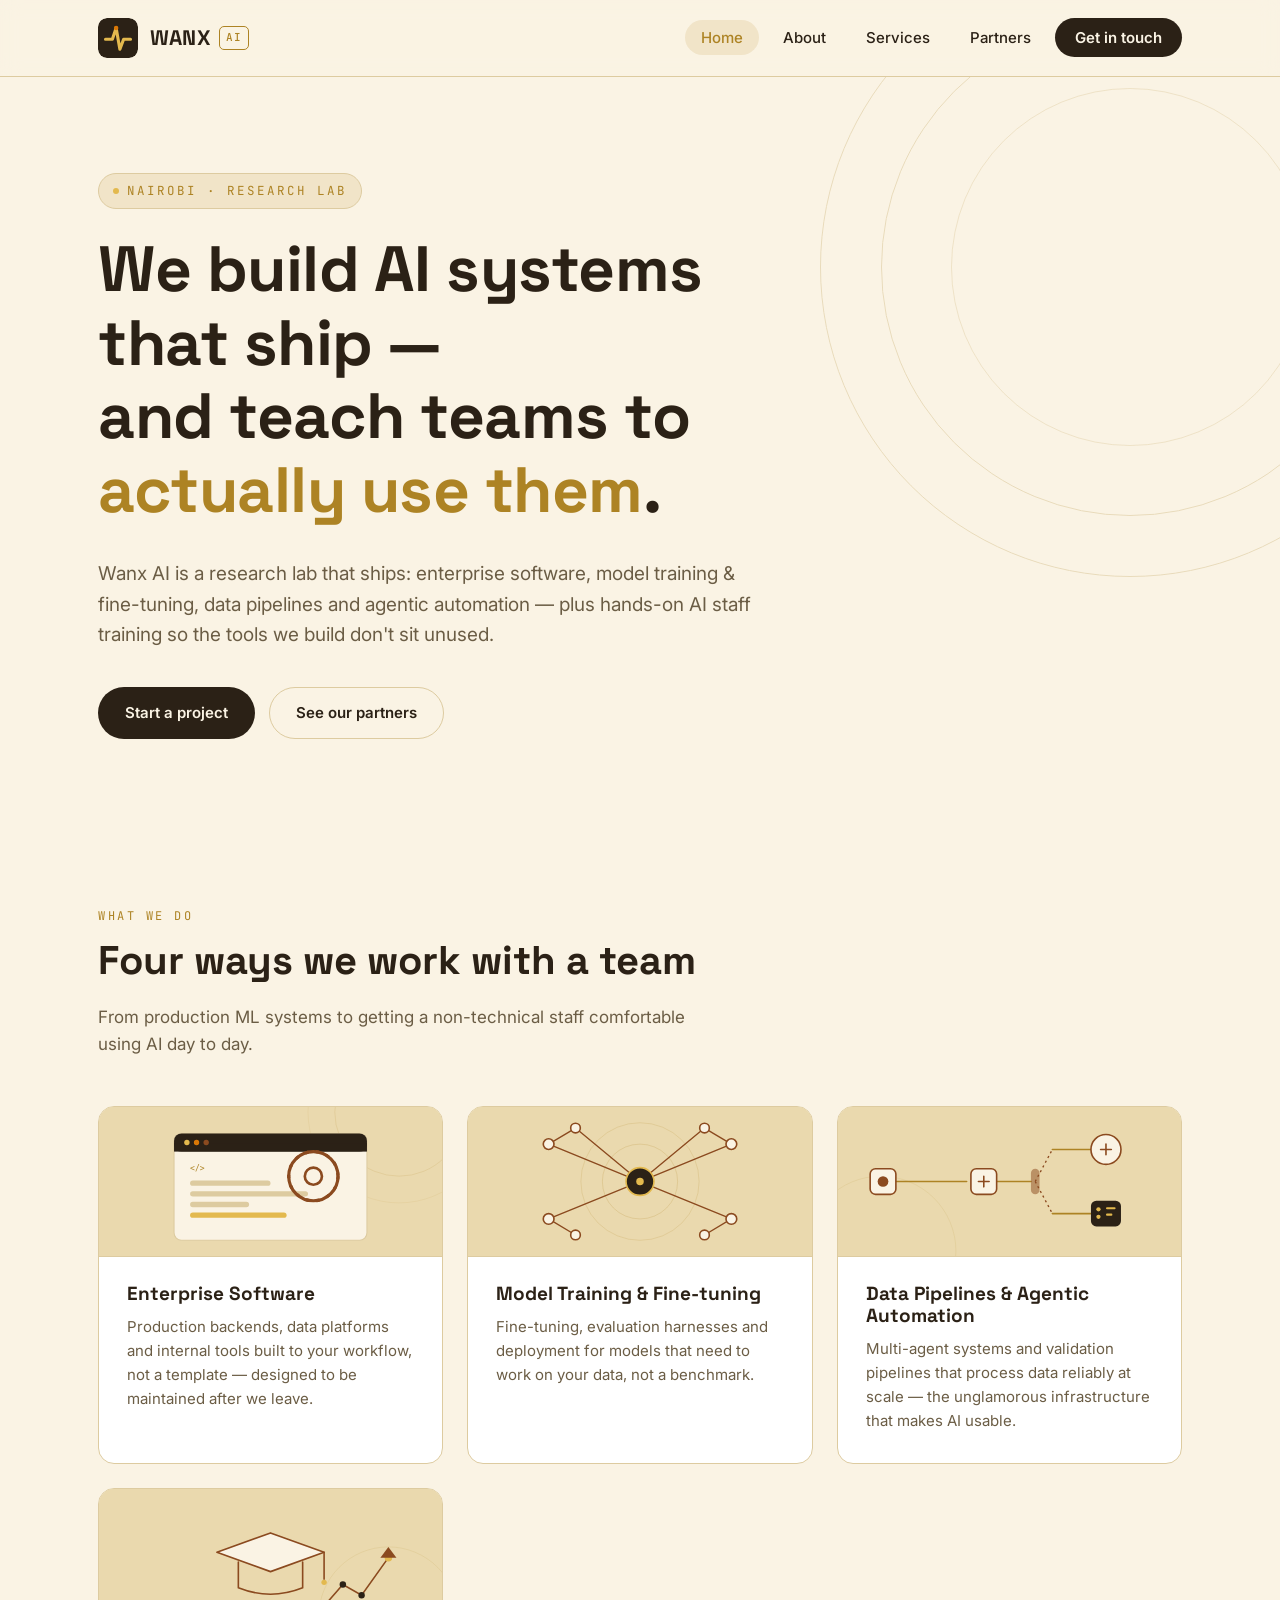
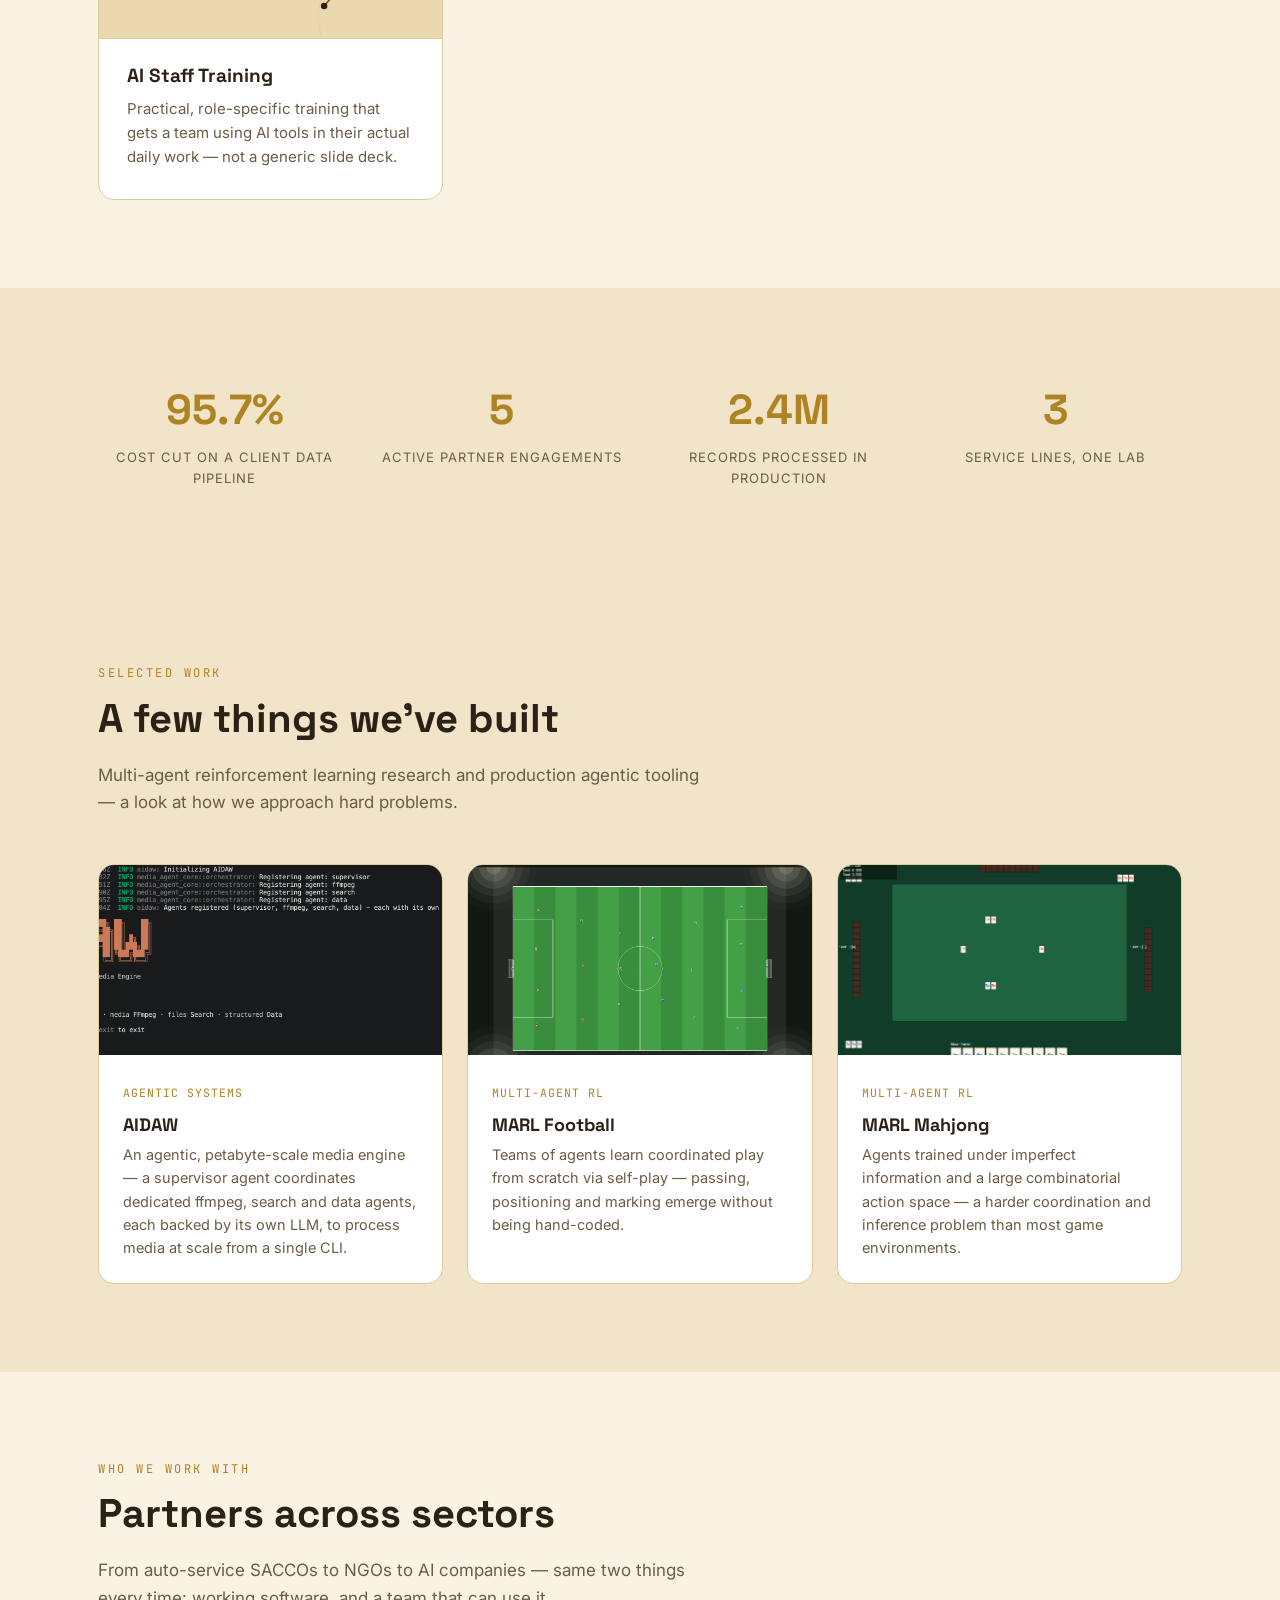
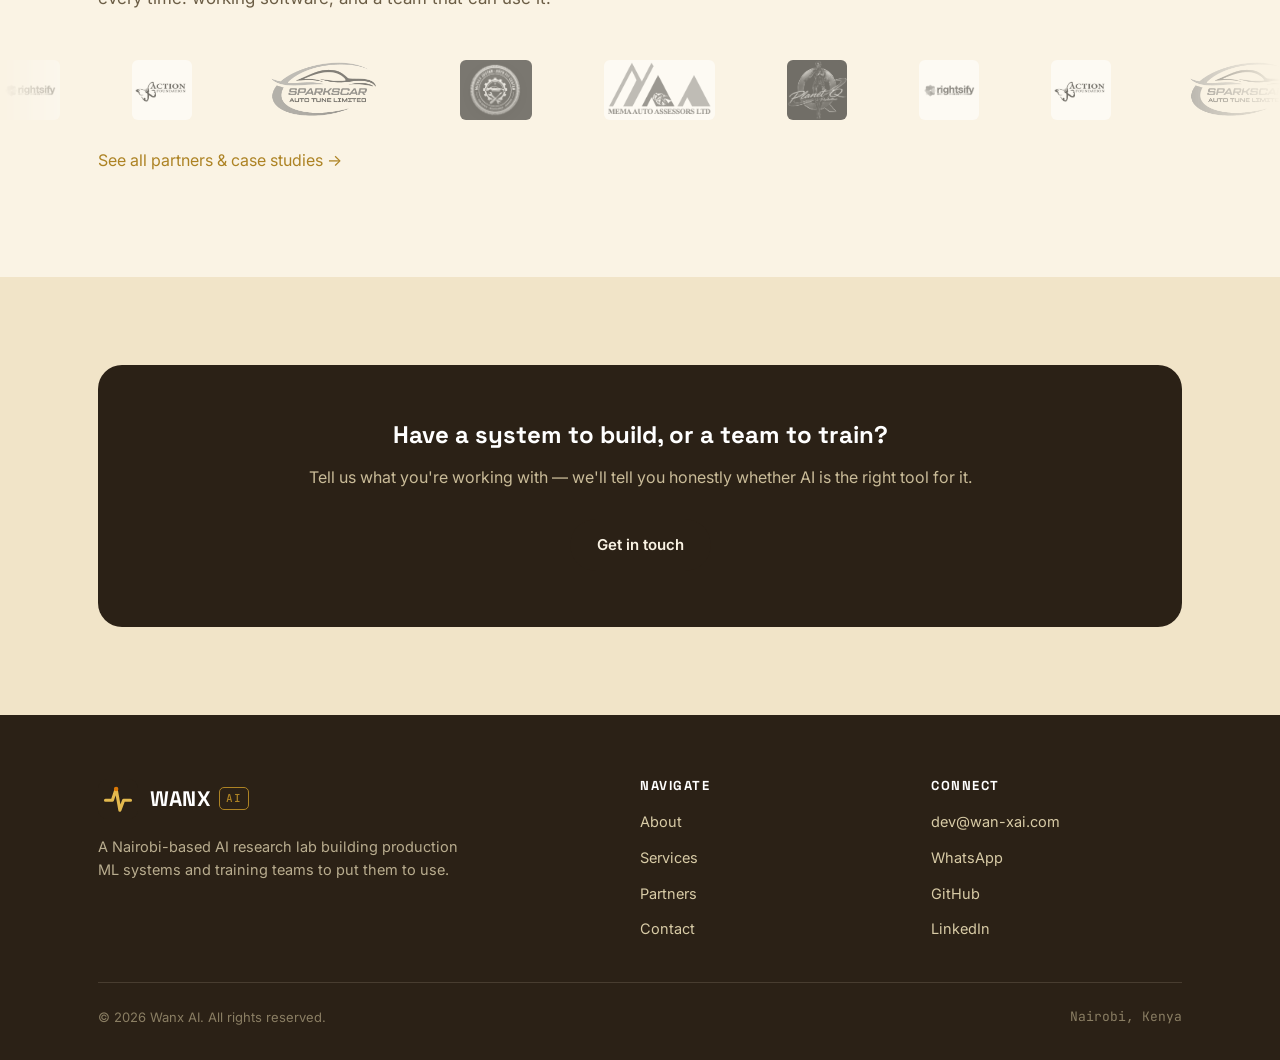
==== commit 55e52426: "refactor" ====
--- a/index.html
+++ b/index.html
@@ -212,7 +212,7 @@
       <div>
         <h4>Connect</h4>
         <ul>
-          <li><a href="mailto:dev@wan-xai.com">dev@wanx-ai.com</a></li>
+          <li><a href="mailto:dev@wan-xai.com">dev@wan-xai.com</a></li>
           <li><a href="https://wa.me/254743737349" target="_blank" rel="noopener">WhatsApp</a></li>
           <li><a href="https://github.com/wanxai" target="_blank" rel="noopener">GitHub</a></li>
           <li><a href="https://www.linkedin.com/company/wanxai-africa" target="_blank" rel="noopener">LinkedIn</a></li>
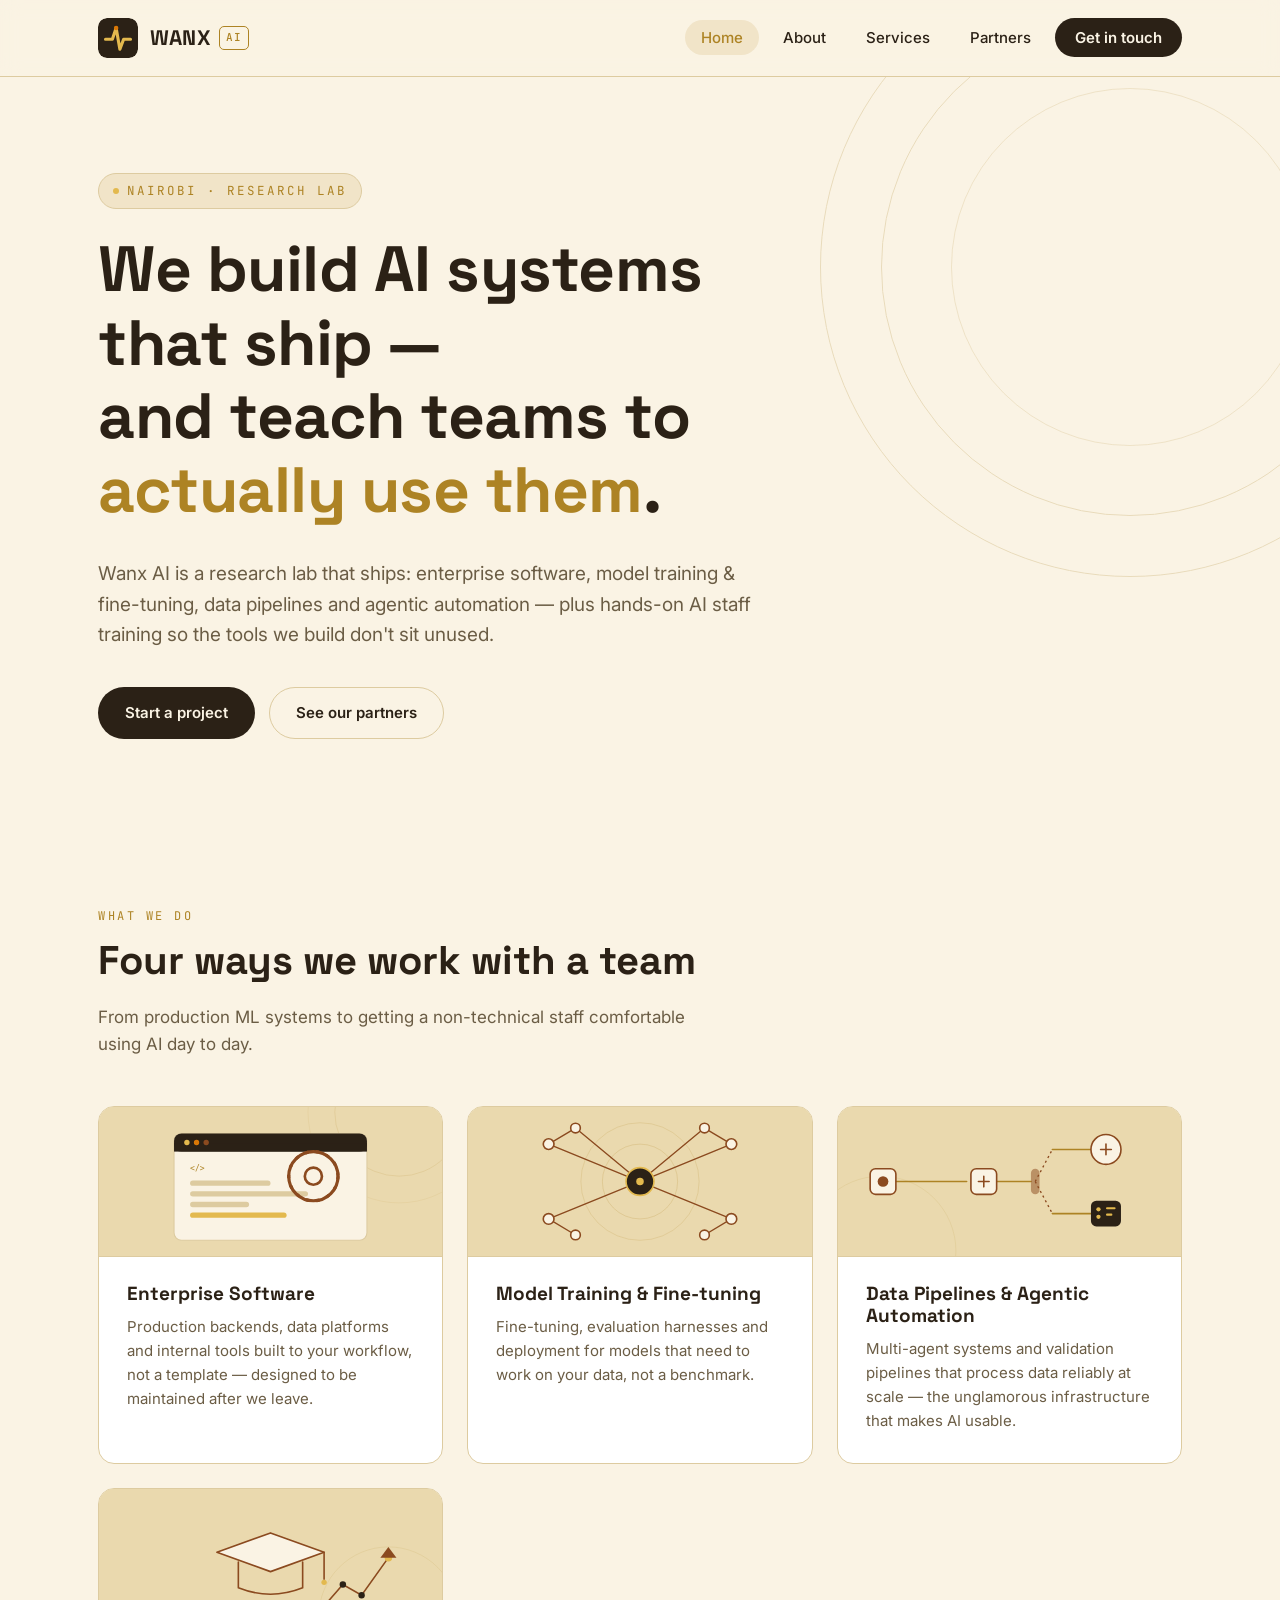
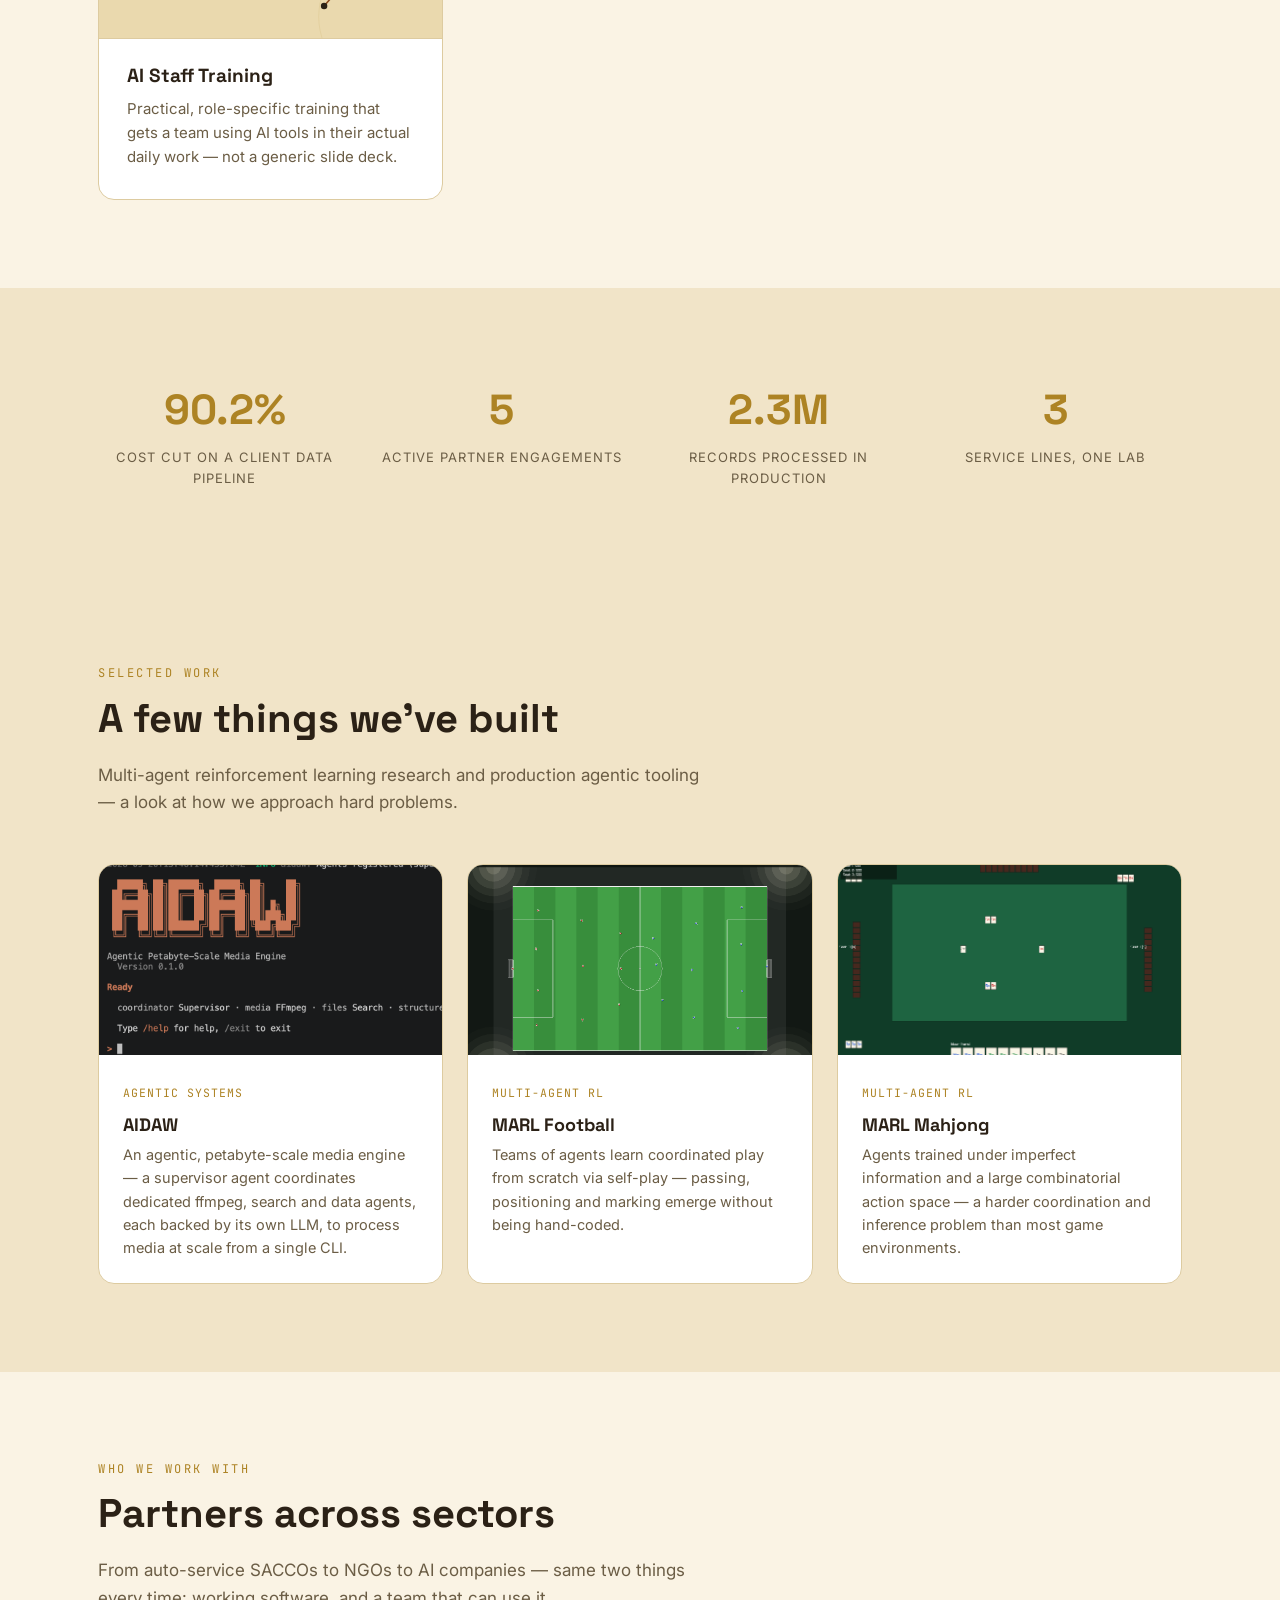
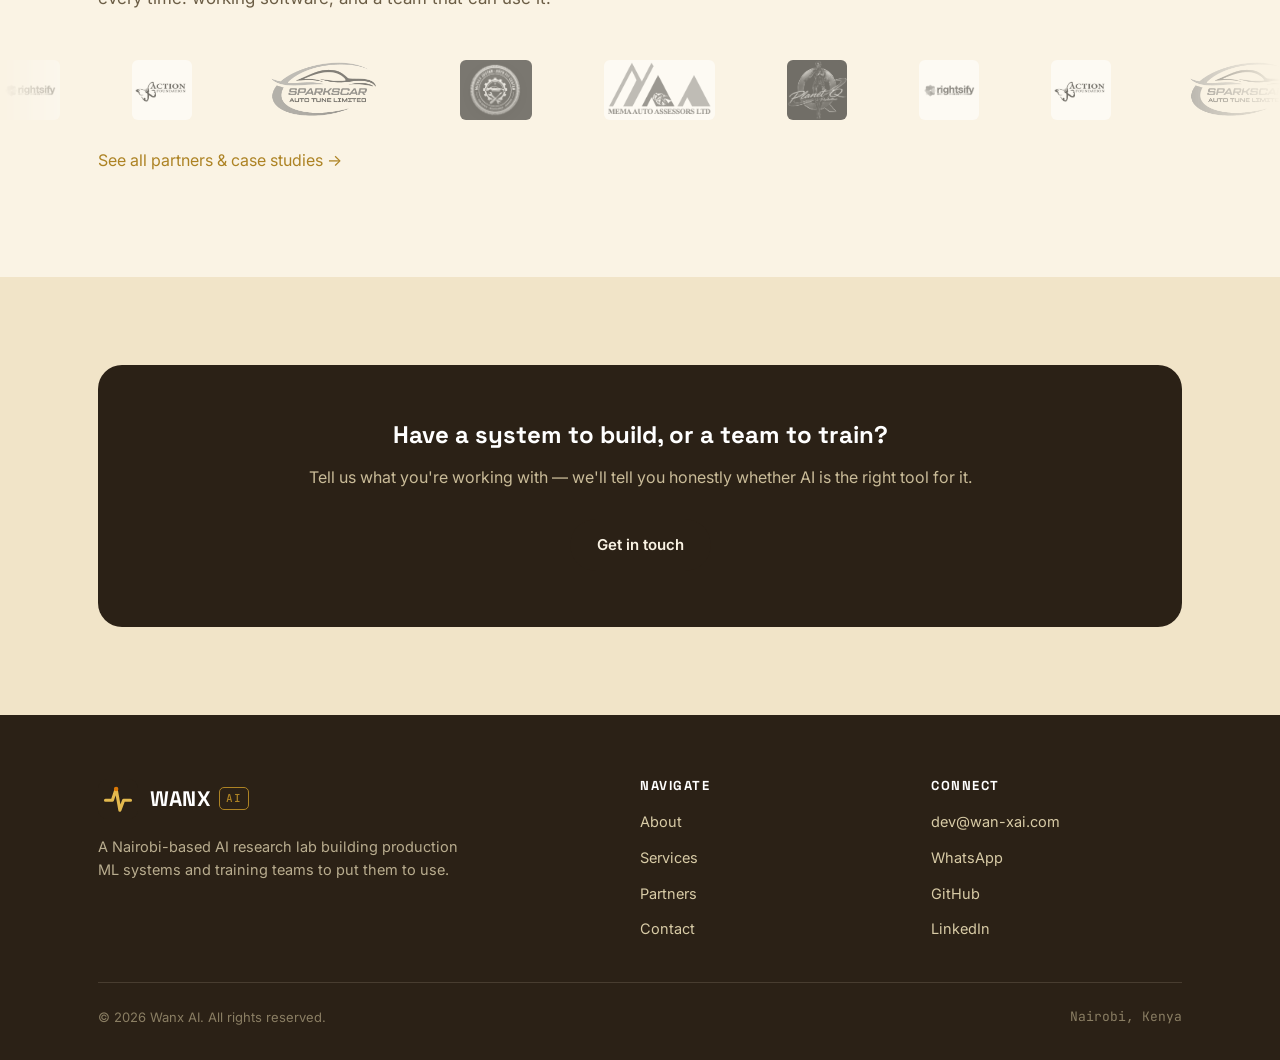
==== commit 784eb1cf: "internal tool" ====
--- a/index.html
+++ b/index.html
@@ -228,4 +228,4 @@
 
 <script src="script.js"></script>
 </body>
-</html>+</html>
--- a/styles.css
+++ b/styles.css
@@ -699,4 +699,4 @@
   flex-shrink: 0;
 }
 .contact-item h4 { margin: 0 0 4px; font-size: 15px; }
-.contact-item p, .contact-item a { color: var(--muted); font-size: 15px; margin: 0; }+.contact-item p, .contact-item a { color: var(--muted); font-size: 15px; margin: 0; }
